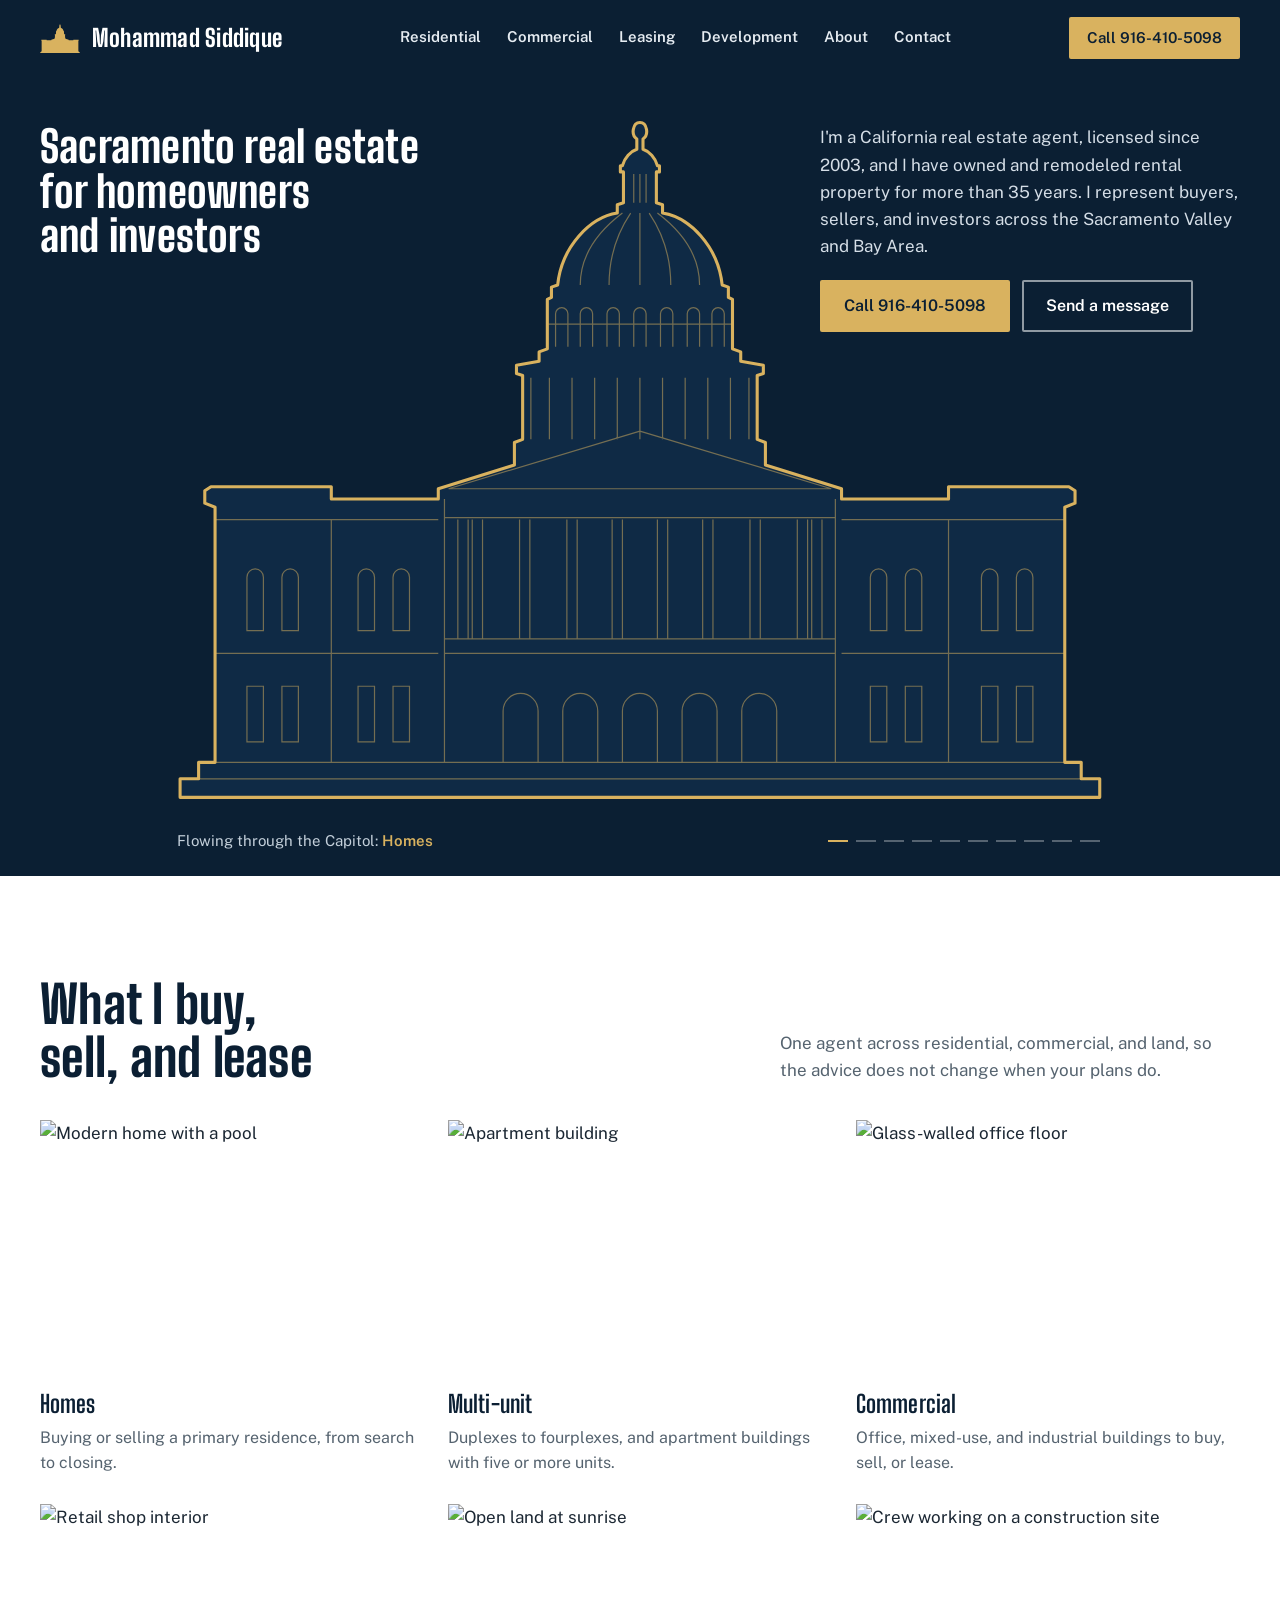
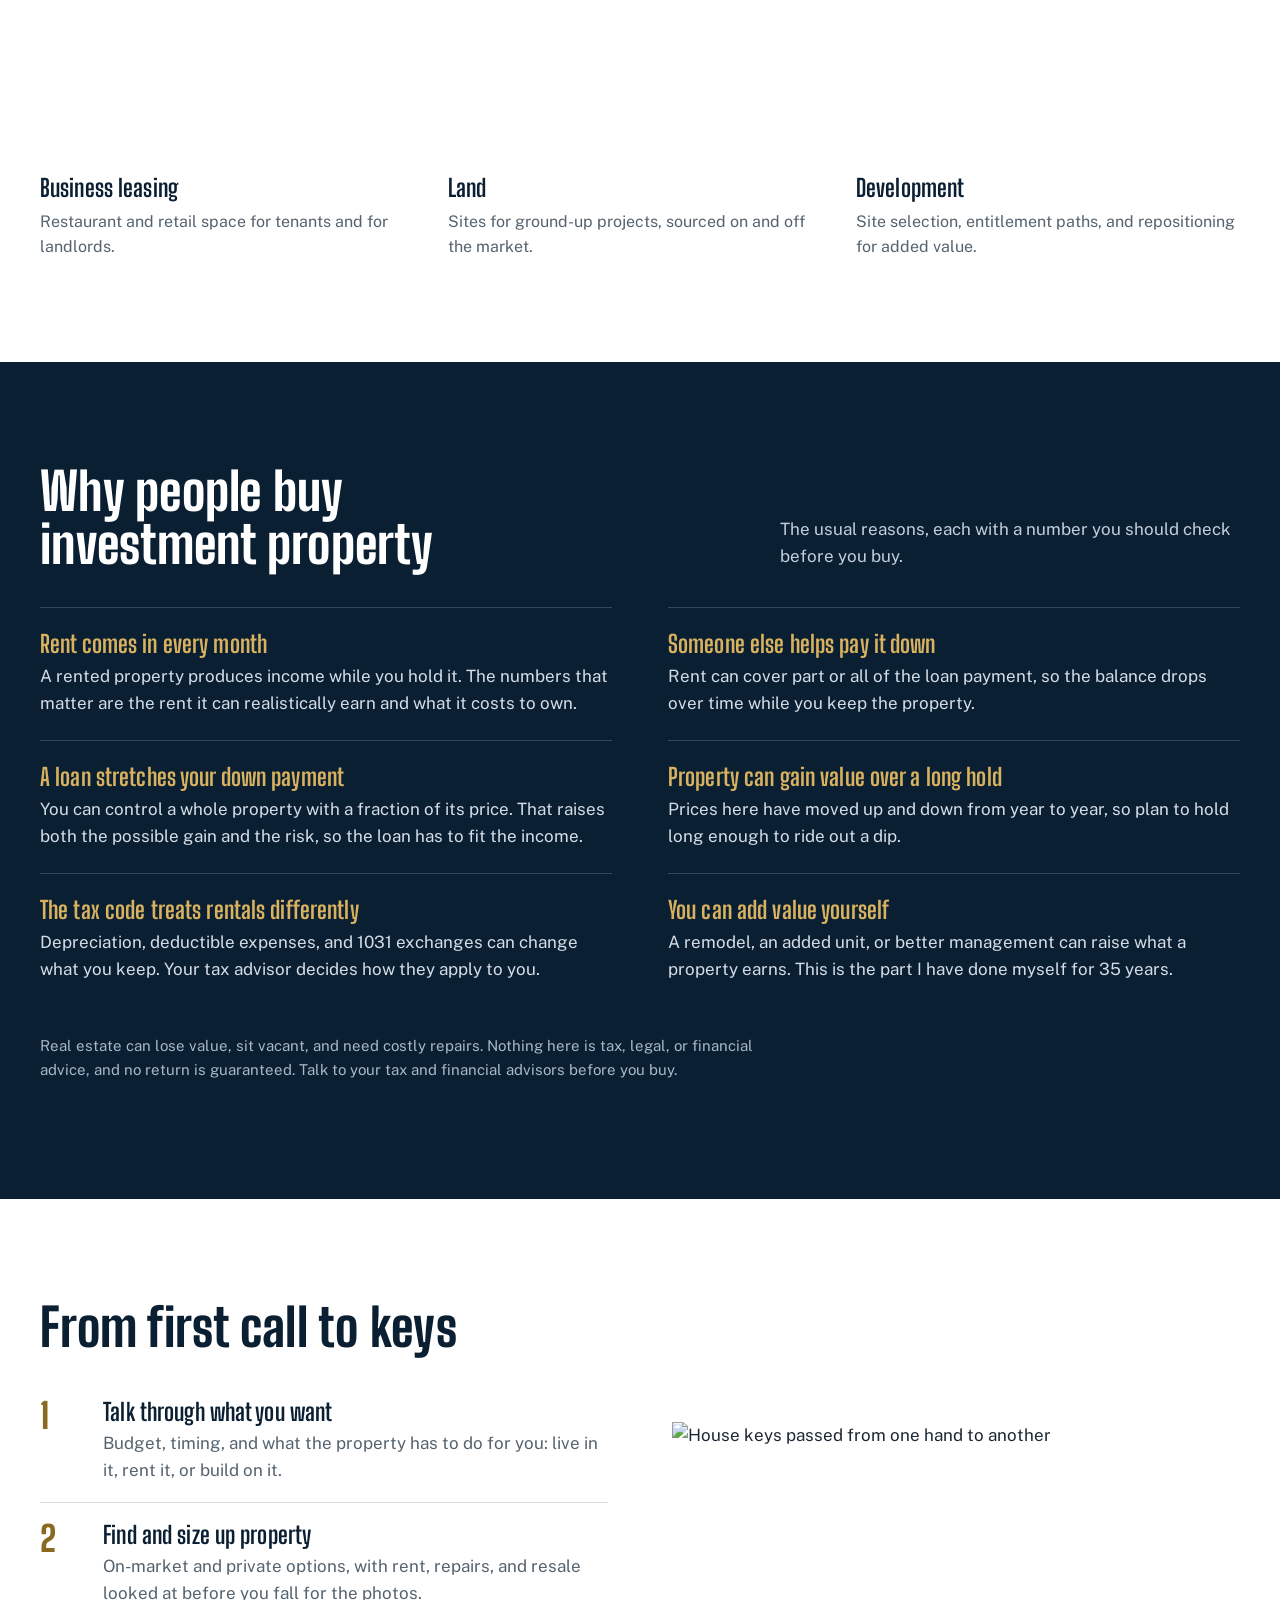
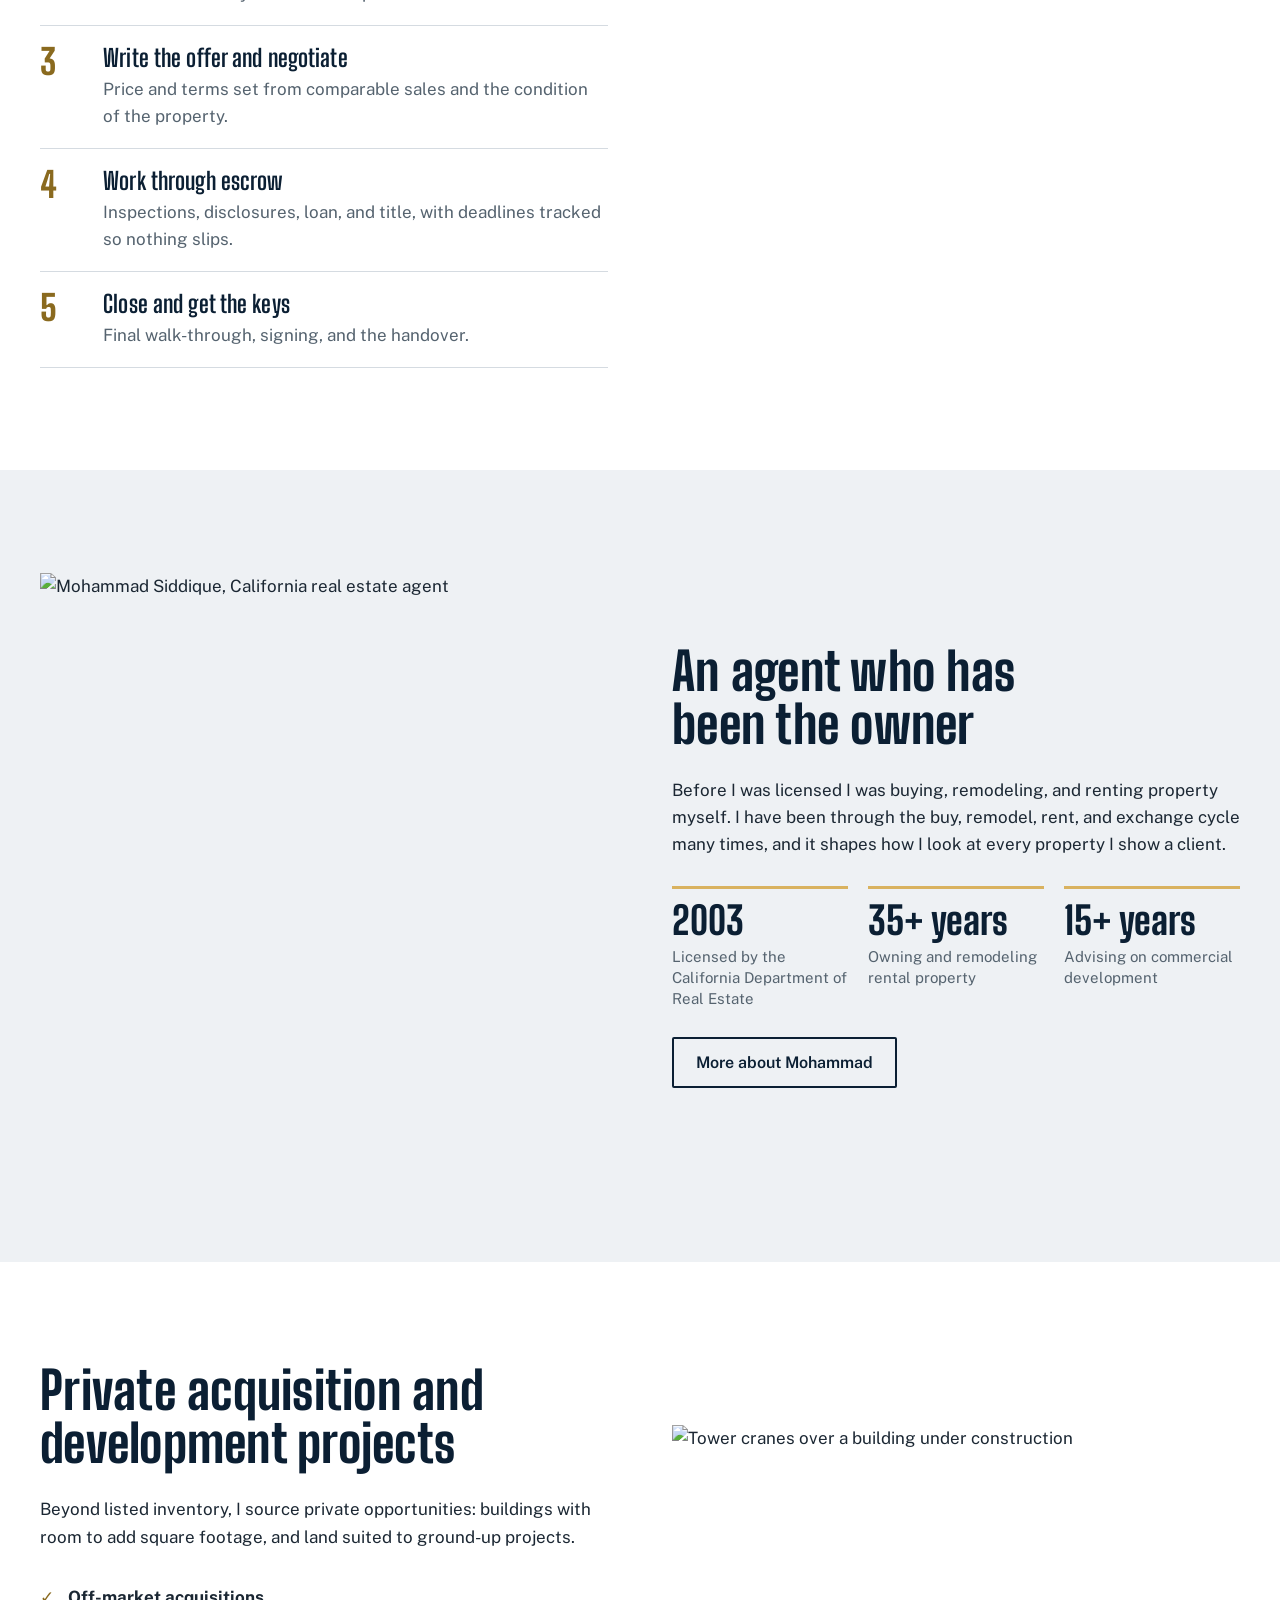
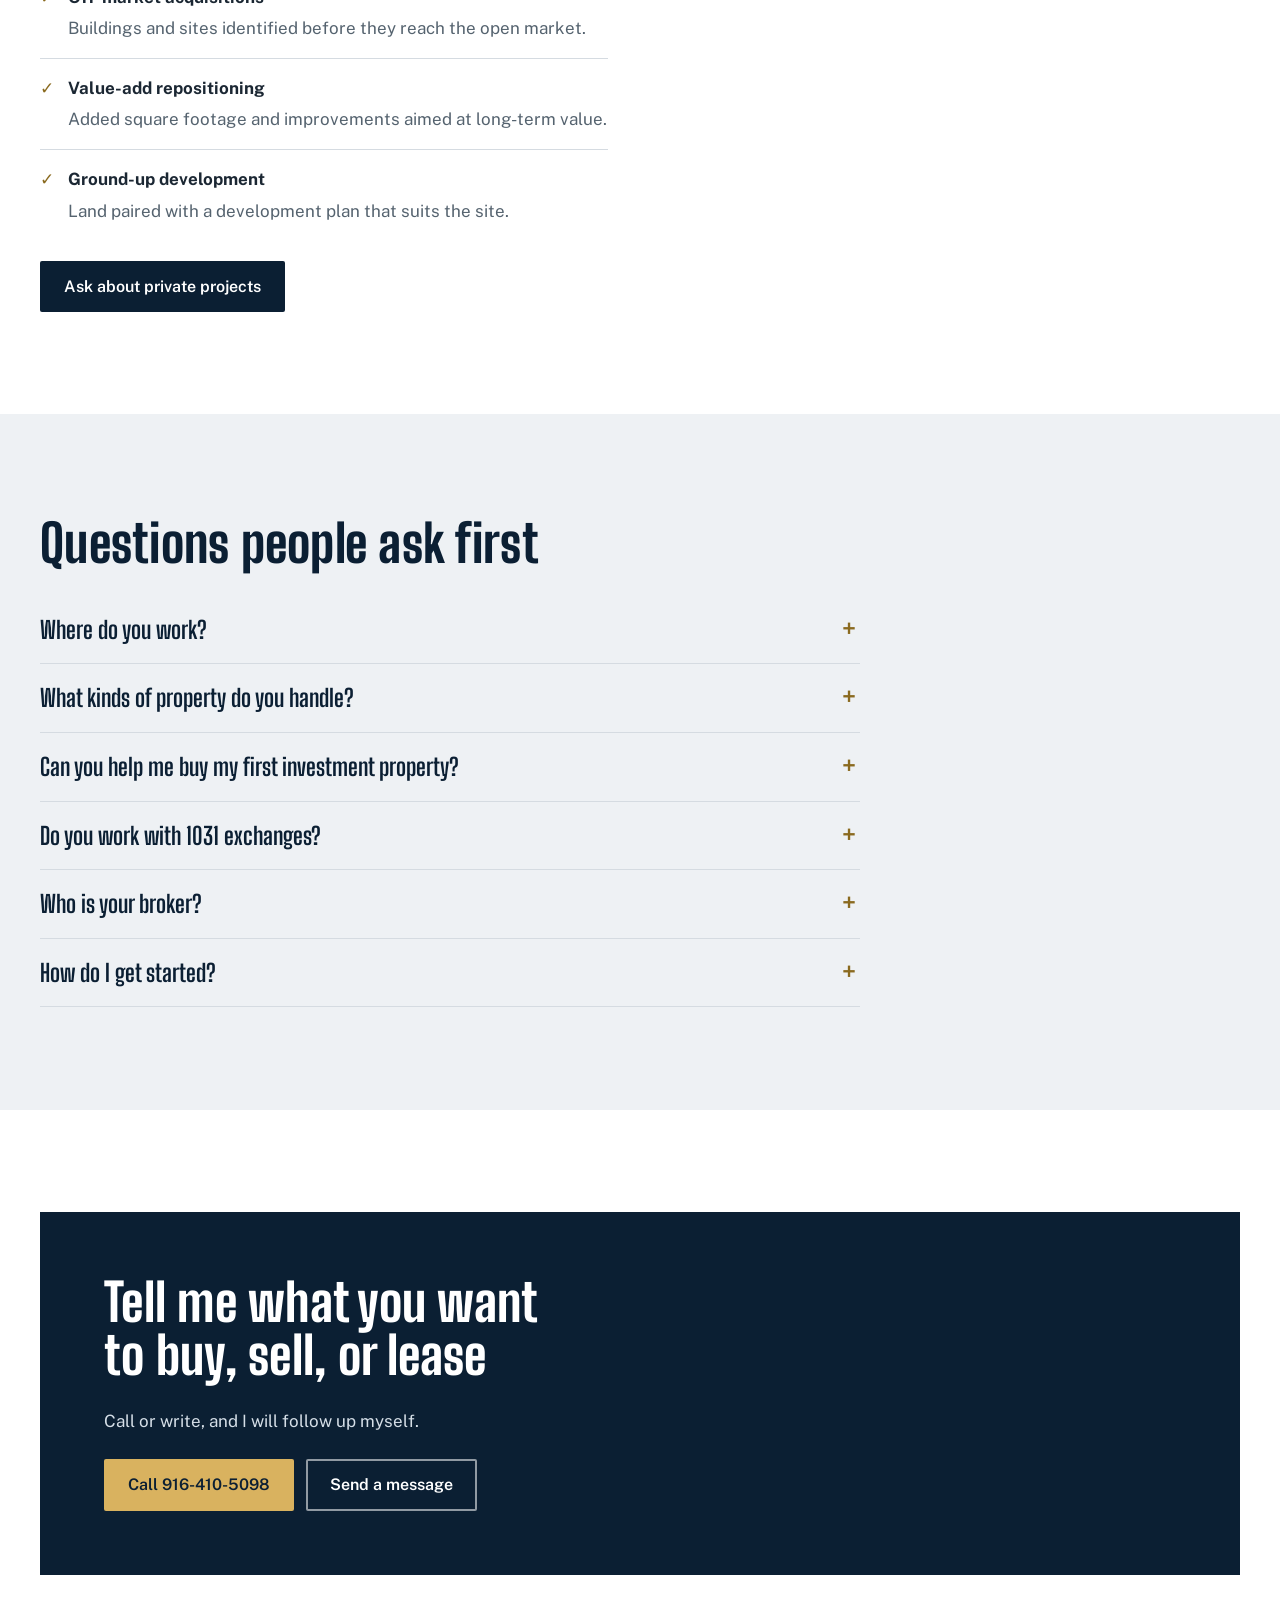
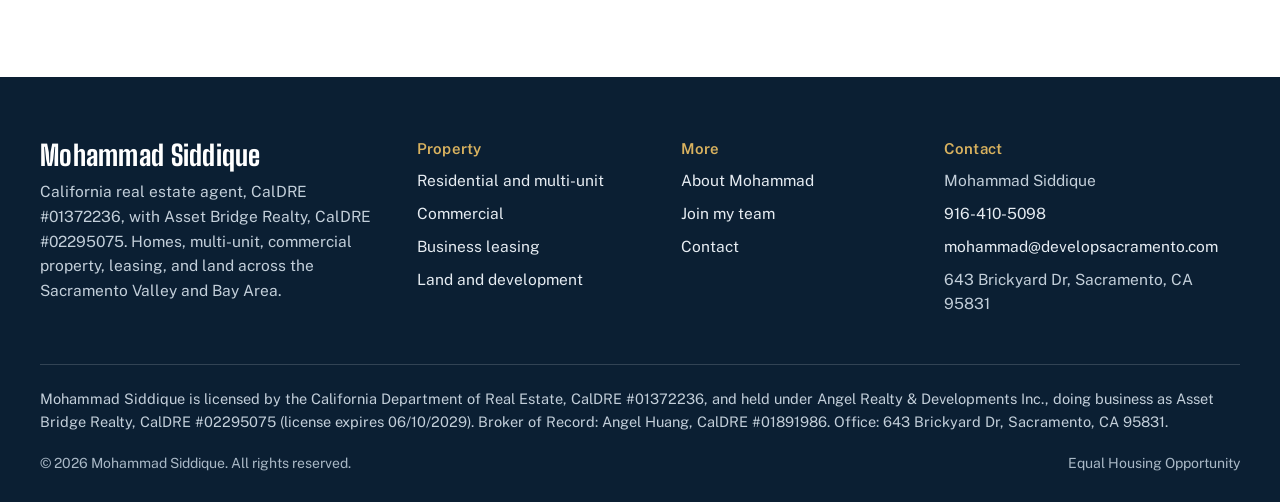
==== index.html @ 001a17d5 "On main: uncommitted on main 2026-10-22" ====
<!DOCTYPE html>
<html lang="en">
<head>
<meta charset="UTF-8">
<meta name="viewport" content="width=device-width, initial-scale=1.0">
<title>Sacramento Homes, Investment Property &amp; Land | Mohammad Siddique</title>
<meta name="description" content="Buy, sell, or invest in Sacramento real estate with agent Mohammad Siddique, CalDRE #01372236, Asset Bridge Realty. Homes, rental property, commercial buildings, leasing, and land.">
<link rel="canonical" href="https://developsacramento.com/">
<meta name="theme-color" content="#0b1f33">
<meta property="og:type" content="website">
<meta property="og:site_name" content="Mohammad Siddique">
<meta property="og:title" content="Sacramento Homes, Investment Property &amp; Land | Mohammad Siddique">
<meta property="og:description" content="Buy, sell, or invest in Sacramento real estate with agent Mohammad Siddique, CalDRE #01372236, Asset Bridge Realty. Homes, rental property, commercial buildings, leasing, and land.">
<meta property="og:url" content="https://developsacramento.com/">
<meta property="og:image" content="https://developsacramento.com/assets/share-card.jpg">
<meta property="og:image:width" content="1200">
<meta property="og:image:height" content="630">
<meta name="twitter:card" content="summary_large_image">
<link rel="icon" href="favicon.svg" type="image/svg+xml">
<link rel="preconnect" href="https://fonts.googleapis.com">
<link rel="preconnect" href="https://fonts.gstatic.com" crossorigin>
<link rel="stylesheet" href="https://fonts.googleapis.com/css2?family=Big+Shoulders+Display:wght@700;800&family=Public+Sans:wght@400;600&display=swap">
<link rel="stylesheet" href="css/style.css">
<script type="application/ld+json">[{"@context": "https://schema.org", "@type": "RealEstateAgent", "@id": "https://developsacramento.com/#agent", "name": "Mohammad Siddique", "url": "https://developsacramento.com/", "image": "https://developsacramento.com/assets/photos/mohammad-siddique.webp", "telephone": "+1-916-410-5098", "email": "mohammad@developsacramento.com", "description": "California real estate agent, CalDRE #01372236, with Asset Bridge Realty. Homes, multi-unit, commercial property, business leasing, and land in the Sacramento Valley and Bay Area.", "address": {"@type": "PostalAddress", "streetAddress": "643 Brickyard Dr", "addressLocality": "Sacramento", "addressRegion": "CA", "postalCode": "95831", "addressCountry": "US"}, "areaServed": [{"@type": "City", "name": "Sacramento"}, {"@type": "City", "name": "Elk Grove"}, {"@type": "AdministrativeArea", "name": "Sacramento Valley"}, {"@type": "AdministrativeArea", "name": "San Francisco Bay Area"}], "knowsAbout": ["Residential real estate", "Investment property", "Multi-unit residential property", "Commercial real estate", "Restaurant and retail leasing", "Land acquisition", "Commercial development", "1031 exchange planning"], "identifier": {"@type": "PropertyValue", "name": "California DRE license", "value": "01372236"}, "parentOrganization": {"@type": "RealEstateAgent", "name": "Asset Bridge Realty", "legalName": "Angel Realty & Developments Inc.", "identifier": {"@type": "PropertyValue", "name": "California DRE license", "value": "02295075"}}}, {"@context": "https://schema.org", "@type": "WebSite", "name": "Mohammad Siddique", "url": "https://developsacramento.com/"}, {"@context": "https://schema.org", "@type": "FAQPage", "mainEntity": [{"@type": "Question", "name": "Where do you work?", "acceptedAnswer": {"@type": "Answer", "text": "Across the Sacramento Valley, including Sacramento and Elk Grove, and in the Bay Area. If you are not sure whether your property is in range, call and ask."}}, {"@type": "Question", "name": "What kinds of property do you handle?", "acceptedAnswer": {"@type": "Answer", "text": "Single-family homes, duplexes to fourplexes, apartment buildings with five or more units, mixed-use and commercial buildings, restaurant and retail leases, and vacant land for development."}}, {"@type": "Question", "name": "Can you help me buy my first investment property?", "acceptedAnswer": {"@type": "Answer", "text": "Yes. I have owned and remodeled rental property for more than 35 years, so we can look at a property the way an owner would: what it rents for, what it needs, and what it costs to hold."}}, {"@type": "Question", "name": "Do you work with 1031 exchanges?", "acceptedAnswer": {"@type": "Answer", "text": "I help investors plan a sale and the replacement purchase around an exchange, and I have used exchanges on my own properties. The exchange itself runs through a qualified intermediary, and your tax advisor should confirm how the rules apply to you."}}, {"@type": "Question", "name": "Who is your broker?", "acceptedAnswer": {"@type": "Answer", "text": "My license, CalDRE #01372236, is held under Angel Realty & Developments Inc., doing business as Asset Bridge Realty, CalDRE #02295075."}}, {"@type": "Question", "name": "How do I get started?", "acceptedAnswer": {"@type": "Answer", "text": "Call 916-410-5098 or send a message from the contact page. Tell me what you want to buy, sell or lease, and I will follow up myself."}}]}]</script>
</head>
<body>

<a class="skip-link" href="#main">Skip to content</a>
<header class="site-header">
  <div class="container">
    <a href="index.html" class="brand" aria-label="Mohammad Siddique, home">
      <span class="brand-mark"><svg viewBox="0 0 900 690" aria-hidden="true"><path fill="currentColor" d="M450.0 18.0 C457.0 18.0 459.0 30.0 453.0 34.0 L453.0 44.0 C459.0 46.0 465.0 52.0 467.0 60.0 L469.0 60.0 L469.0 66.0 L466.0 66.0 L466.0 96.0 L472.0 98.0 L472.0 106.0 C498.0 110.0 526.0 138.0 530.0 176.0 L536.0 178.0 L536.0 188.0 L540.0 190.0 L540.0 238.0 L548.0 241.0 L548.0 250.0 L570.0 254.0 L570.0 262.0 L564.0 264.0 L564.0 326.0 L572.0 329.0 L572.0 338.0 L572.0 351.0 L646.0 374.0 L646.0 384.0 L750.0 384.0 L750.0 372.0 L867.0 372.0 L873.0 376.0 L873.0 388.0 L863.0 392.0 L863.0 640.0 L879.0 640.0 L879.0 656.0 L897.0 656.0 L897.0 674.0 L3.0 674.0 L3.0 656.0 L21.0 656.0 L21.0 640.0 L37.0 640.0 L37.0 392.0 L27.0 388.0 L27.0 376.0 L33.0 372.0 L150.0 372.0 L150.0 384.0 L254.0 384.0 L254.0 374.0 L328.0 351.0 L328.0 338.0 L328.0 329.0 L336.0 326.0 L336.0 264.0 L330.0 262.0 L330.0 254.0 L352.0 250.0 L352.0 241.0 L360.0 238.0 L360.0 190.0 L364.0 188.0 L364.0 178.0 L370.0 176.0 C374.0 138.0 402.0 110.0 428.0 106.0 L428.0 98.0 L434.0 96.0 L434.0 66.0 L431.0 66.0 L431.0 60.0 L433.0 60.0 C435.0 52.0 441.0 46.0 447.0 44.0 L447.0 34.0 C441.0 30.0 443.0 18.0 450.0 18.0 Z"/></svg></span>
      <span class="brand-text">
        <span class="brand-name">Mohammad Siddique</span>
      </span>
    </a>
    <nav class="main-nav" id="main-nav" aria-label="Main">
      <a href="residential.html" data-page="residential.html">Residential</a>
      <a href="commercial.html" data-page="commercial.html">Commercial</a>
      <a href="business-leases.html" data-page="business-leases.html">Leasing</a>
      <a href="commercial-construction.html" data-page="commercial-construction.html">Development</a>
      <a href="about.html" data-page="about.html">About</a>
      <a href="contact.html" data-page="contact.html">Contact</a>
    </nav>
    <div class="nav-cta">
      <a href="tel:+19164105098" class="btn btn-gold">Call 916-410-5098</a>
      <button class="nav-toggle" aria-label="Menu" aria-controls="main-nav" aria-expanded="false"><span></span><span></span><span></span></button>
    </div>
  </div>
</header>

<main id="main">

<section class="hero">
  <div class="container">
    <div class="hero-inner">
      <div class="hero-head">
        <h1>Sacramento real estate for homeowners and investors</h1>
      </div>
      <div class="capitol-stage" data-photos='[&quot;assets/photos/home-with-porch.webp&quot;, &quot;assets/photos/house-keys-handover.webp&quot;, &quot;assets/photos/commercial-towers.webp&quot;, &quot;assets/photos/handshake-new-home.webp&quot;, &quot;assets/photos/apartment-building.webp&quot;, &quot;assets/photos/land-at-sunrise.webp&quot;, &quot;assets/photos/signing-purchase-contract.webp&quot;, &quot;assets/photos/new-owners-moving-in.webp&quot;, &quot;assets/photos/construction-site.webp&quot;, &quot;assets/photos/restaurant-space.webp&quot;]' data-labels='[&quot;Homes&quot;, &quot;Keys handed over&quot;, &quot;Commercial property&quot;, &quot;A deal agreed&quot;, &quot;Multi-unit and apartments&quot;, &quot;Land&quot;, &quot;Contracts signed&quot;, &quot;Moving in&quot;, &quot;Development&quot;, &quot;Restaurant and retail leasing&quot;]'>
        <div class="capitol-art">
          <svg class="capitol" viewBox="0 0 900 690" role="img" aria-labelledby="cap-title">
            <title id="cap-title">Line drawing of the California State Capitol. Photos of homes, commercial buildings, land, and closings flow through it.</title>
            <path class="cap-fill" d="M450.0 18.0 C457.0 18.0 459.0 30.0 453.0 34.0 L453.0 44.0 C459.0 46.0 465.0 52.0 467.0 60.0 L469.0 60.0 L469.0 66.0 L466.0 66.0 L466.0 96.0 L472.0 98.0 L472.0 106.0 C498.0 110.0 526.0 138.0 530.0 176.0 L536.0 178.0 L536.0 188.0 L540.0 190.0 L540.0 238.0 L548.0 241.0 L548.0 250.0 L570.0 254.0 L570.0 262.0 L564.0 264.0 L564.0 326.0 L572.0 329.0 L572.0 338.0 L572.0 351.0 L646.0 374.0 L646.0 384.0 L750.0 384.0 L750.0 372.0 L867.0 372.0 L873.0 376.0 L873.0 388.0 L863.0 392.0 L863.0 640.0 L879.0 640.0 L879.0 656.0 L897.0 656.0 L897.0 674.0 L3.0 674.0 L3.0 656.0 L21.0 656.0 L21.0 640.0 L37.0 640.0 L37.0 392.0 L27.0 388.0 L27.0 376.0 L33.0 372.0 L150.0 372.0 L150.0 384.0 L254.0 384.0 L254.0 374.0 L328.0 351.0 L328.0 338.0 L328.0 329.0 L336.0 326.0 L336.0 264.0 L330.0 262.0 L330.0 254.0 L352.0 250.0 L352.0 241.0 L360.0 238.0 L360.0 190.0 L364.0 188.0 L364.0 178.0 L370.0 176.0 C374.0 138.0 402.0 110.0 428.0 106.0 L428.0 98.0 L434.0 96.0 L434.0 66.0 L431.0 66.0 L431.0 60.0 L433.0 60.0 C435.0 52.0 441.0 46.0 447.0 44.0 L447.0 34.0 C441.0 30.0 443.0 18.0 450.0 18.0 Z"/>
            <path class="cap-lines" d="M450.0 318.0L636.0 374.0 M450.0 318.0L264.0 374.0 M264.0 374.0L636.0 374.0 M260.0 402.0L640.0 402.0 M467.0 404.0L467.0 520.0 M433.0 404.0L433.0 520.0 M477.0 404.0L477.0 520.0 M423.0 404.0L423.0 520.0 M511.0 404.0L511.0 520.0 M389.0 404.0L389.0 520.0 M521.0 404.0L521.0 520.0 M379.0 404.0L379.0 520.0 M557.0 404.0L557.0 520.0 M343.0 404.0L343.0 520.0 M567.0 404.0L567.0 520.0 M333.0 404.0L333.0 520.0 M603.0 404.0L603.0 520.0 M297.0 404.0L297.0 520.0 M613.0 404.0L613.0 520.0 M287.0 404.0L287.0 520.0 M617.0 404.0L617.0 520.0 M283.0 404.0L283.0 520.0 M627.0 404.0L627.0 520.0 M273.0 404.0L273.0 520.0 M260.0 520.0L640.0 520.0 M260.0 534.0L640.0 534.0 M640.0 384.0L640.0 640.0 M260.0 384.0L260.0 640.0 M433.0 640V590A17 17 0 0 1 467.0 590V640 M491.0 640V590A17 17 0 0 1 525.0 590V640 M375.0 640V590A17 17 0 0 1 409.0 590V640 M549.0 640V590A17 17 0 0 1 583.0 590V640 M317.0 640V590A17 17 0 0 1 351.0 590V640 M646.0 404.0L863.0 404.0 M254.0 404.0L37.0 404.0 M646.0 534.0L863.0 534.0 M254.0 534.0L37.0 534.0 M750.0 404.0L750.0 640.0 M150.0 404.0L150.0 640.0 M674.0 512V460A8 8 0 0 1 690.0 460V512Z M674.0 620V566H690.0V620Z M210.0 512V460A8 8 0 0 1 226.0 460V512Z M210.0 620V566H226.0V620Z M708.0 512V460A8 8 0 0 1 724.0 460V512Z M708.0 620V566H724.0V620Z M176.0 512V460A8 8 0 0 1 192.0 460V512Z M176.0 620V566H192.0V620Z M782.0 512V460A8 8 0 0 1 798.0 460V512Z M782.0 620V566H798.0V620Z M102.0 512V460A8 8 0 0 1 118.0 460V512Z M102.0 620V566H118.0V620Z M816.0 512V460A8 8 0 0 1 832.0 460V512Z M816.0 620V566H832.0V620Z M68.0 512V460A8 8 0 0 1 84.0 460V512Z M68.0 620V566H84.0V620Z M450.0 266.0L450.0 326.0 M472.0 266.0L472.0 326.0 M428.0 266.0L428.0 326.0 M494.0 266.0L494.0 326.0 M406.0 266.0L406.0 326.0 M516.0 266.0L516.0 326.0 M384.0 266.0L384.0 326.0 M538.0 266.0L538.0 326.0 M362.0 266.0L362.0 326.0 M556.0 266.0L556.0 326.0 M344.0 266.0L344.0 326.0 M360.0 214.0L540.0 214.0 M444.0 236V204A6 6 0 0 1 456.0 204V236 M470.0 236V204A6 6 0 0 1 482.0 204V236 M418.0 236V204A6 6 0 0 1 430.0 204V236 M496.0 236V204A6 6 0 0 1 508.0 204V236 M392.0 236V204A6 6 0 0 1 404.0 204V236 M520.0 236V204A6 6 0 0 1 532.0 204V236 M368.0 236V204A6 6 0 0 1 380.0 204V236 M450 106V176 M459.0 106C472.5 126 480.0 150 480.0 176 M441.0 106C427.5 126 420.0 150 420.0 176 M467.0 106C493.5 126 508.0 150 508.0 176 M433.0 106C406.5 126 392.0 150 392.0 176 M456.0 68.0L456.0 96.0 M444.0 68.0L444.0 96.0 M450.0 68.0L450.0 96.0 M21.0 656.0L879.0 656.0 M37.0 640.0L863.0 640.0"/>
          </svg>
          <img class="cap-fallback" src="assets/photos/home-with-porch.webp" alt="" width="1400" height="933">
          <canvas class="cap-fluid" aria-hidden="true"></canvas>
          <svg class="capitol cap-top" viewBox="0 0 900 690" aria-hidden="true"><path class="cap-outline" pathLength="1" d="M450.0 18.0 C457.0 18.0 459.0 30.0 453.0 34.0 L453.0 44.0 C459.0 46.0 465.0 52.0 467.0 60.0 L469.0 60.0 L469.0 66.0 L466.0 66.0 L466.0 96.0 L472.0 98.0 L472.0 106.0 C498.0 110.0 526.0 138.0 530.0 176.0 L536.0 178.0 L536.0 188.0 L540.0 190.0 L540.0 238.0 L548.0 241.0 L548.0 250.0 L570.0 254.0 L570.0 262.0 L564.0 264.0 L564.0 326.0 L572.0 329.0 L572.0 338.0 L572.0 351.0 L646.0 374.0 L646.0 384.0 L750.0 384.0 L750.0 372.0 L867.0 372.0 L873.0 376.0 L873.0 388.0 L863.0 392.0 L863.0 640.0 L879.0 640.0 L879.0 656.0 L897.0 656.0 L897.0 674.0 L3.0 674.0 L3.0 656.0 L21.0 656.0 L21.0 640.0 L37.0 640.0 L37.0 392.0 L27.0 388.0 L27.0 376.0 L33.0 372.0 L150.0 372.0 L150.0 384.0 L254.0 384.0 L254.0 374.0 L328.0 351.0 L328.0 338.0 L328.0 329.0 L336.0 326.0 L336.0 264.0 L330.0 262.0 L330.0 254.0 L352.0 250.0 L352.0 241.0 L360.0 238.0 L360.0 190.0 L364.0 188.0 L364.0 178.0 L370.0 176.0 C374.0 138.0 402.0 110.0 428.0 106.0 L428.0 98.0 L434.0 96.0 L434.0 66.0 L431.0 66.0 L431.0 60.0 L433.0 60.0 C435.0 52.0 441.0 46.0 447.0 44.0 L447.0 34.0 C441.0 30.0 443.0 18.0 450.0 18.0 Z"/></svg>
        </div>
        <div class="hero-caption">
          <span>Flowing through the Capitol: <strong id="cap-label" aria-live="polite">Homes</strong></span>
          <span class="hero-dots" id="cap-dots"><button type="button" aria-label="Show: Homes" aria-current="true"></button><button type="button" aria-label="Show: Keys handed over"></button><button type="button" aria-label="Show: Commercial property"></button><button type="button" aria-label="Show: A deal agreed"></button><button type="button" aria-label="Show: Multi-unit and apartments"></button><button type="button" aria-label="Show: Land"></button><button type="button" aria-label="Show: Contracts signed"></button><button type="button" aria-label="Show: Moving in"></button><button type="button" aria-label="Show: Development"></button><button type="button" aria-label="Show: Restaurant and retail leasing"></button></span>
        </div>
      </div>
      <div class="hero-side">
        <p class="lede">I'm a California real estate agent, licensed since 2003, and I have owned and remodeled rental property for more than 35 years. I represent buyers, sellers, and investors across the Sacramento Valley and Bay Area.</p>
        <div class="btn-row">
          <a href="tel:+19164105098" class="btn btn-gold">Call 916-410-5098</a>
          <a href="contact.html" class="btn btn-outline-white">Send a message</a>
        </div>
      </div>
    </div>
  </div>
</section>

<section class="section" id="property">
  <div class="container">
    <div class="section-head">
      <h2>What I buy, sell, and lease</h2>
      <p>One agent across residential, commercial, and land, so the advice does not change when your plans do.</p>
    </div>
    <ul class="type-grid">
      <li class="type-tile"><a href="residential.html">
        <img src="assets/photos/modern-home-pool.webp" alt="Modern home with a pool" width="900" height="597" loading="lazy" decoding="async">
        <h3>Homes</h3>
        <p>Buying or selling a primary residence, from search to closing.</p>
      </a></li>
      <li class="type-tile"><a href="residential.html">
        <img src="assets/photos/apartment-building.webp" alt="Apartment building" width="900" height="1200" loading="lazy" decoding="async">
        <h3>Multi-unit</h3>
        <p>Duplexes to fourplexes, and apartment buildings with five or more units.</p>
      </a></li>
      <li class="type-tile"><a href="commercial.html">
        <img src="assets/photos/office-interior.webp" alt="Glass-walled office floor" width="900" height="601" loading="lazy" decoding="async">
        <h3>Commercial</h3>
        <p>Office, mixed-use, and industrial buildings to buy, sell, or lease.</p>
      </a></li>
      <li class="type-tile"><a href="business-leases.html">
        <img src="assets/photos/retail-storefront.webp" alt="Retail shop interior" width="900" height="600" loading="lazy" decoding="async">
        <h3>Business leasing</h3>
        <p>Restaurant and retail space for tenants and for landlords.</p>
      </a></li>
      <li class="type-tile"><a href="commercial-construction.html">
        <img src="assets/photos/land-at-sunrise.webp" alt="Open land at sunrise" width="900" height="506" loading="lazy" decoding="async">
        <h3>Land</h3>
        <p>Sites for ground-up projects, sourced on and off the market.</p>
      </a></li>
      <li class="type-tile"><a href="commercial-construction.html">
        <img src="assets/photos/site-crew.webp" alt="Crew working on a construction site" width="900" height="595" loading="lazy" decoding="async">
        <h3>Development</h3>
        <p>Site selection, entitlement paths, and repositioning for added value.</p>
      </a></li>
    </ul>
  </div>
</section>

<section class="section section-dark" id="investment-property">
  <div class="container">
    <div class="section-head">
      <h2>Why people buy investment property</h2>
      <p>The usual reasons, each with a number you should check before you buy.</p>
    </div>
    <ul class="reasons">
        <li><h3>Rent comes in every month</h3><p>A rented property produces income while you hold it. The numbers that matter are the rent it can realistically earn and what it costs to own.</p></li>
        <li><h3>Someone else helps pay it down</h3><p>Rent can cover part or all of the loan payment, so the balance drops over time while you keep the property.</p></li>
        <li><h3>A loan stretches your down payment</h3><p>You can control a whole property with a fraction of its price. That raises both the possible gain and the risk, so the loan has to fit the income.</p></li>
        <li><h3>Property can gain value over a long hold</h3><p>Prices here have moved up and down from year to year, so plan to hold long enough to ride out a dip.</p></li>
        <li><h3>The tax code treats rentals differently</h3><p>Depreciation, deductible expenses, and 1031 exchanges can change what you keep. Your tax advisor decides how they apply to you.</p></li>
        <li><h3>You can add value yourself</h3><p>A remodel, an added unit, or better management can raise what a property earns. This is the part I have done myself for 35 years.</p></li>
    </ul>
    <p class="fineprint">Real estate can lose value, sit vacant, and need costly repairs. Nothing here is tax, legal, or financial advice, and no return is guaranteed. Talk to your tax and financial advisors before you buy.</p>
  </div>
</section>

<section class="section" id="buying">
  <div class="container split">
    <div>
      <h2>From first call to keys</h2>
      <ol class="steps">
          <li><h3>Talk through what you want</h3><p>Budget, timing, and what the property has to do for you: live in it, rent it, or build on it.</p></li>
          <li><h3>Find and size up property</h3><p>On-market and private options, with rent, repairs, and resale looked at before you fall for the photos.</p></li>
          <li><h3>Write the offer and negotiate</h3><p>Price and terms set from comparable sales and the condition of the property.</p></li>
          <li><h3>Work through escrow</h3><p>Inspections, disclosures, loan, and title, with deadlines tracked so nothing slips.</p></li>
          <li><h3>Close and get the keys</h3><p>Final walk-through, signing, and the handover.</p></li>
      </ol>
    </div>
    <img src="assets/photos/keys-in-hand.webp" alt="House keys passed from one hand to another" width="1100" height="733" loading="lazy" decoding="async">
  </div>
</section>

<section class="section section-alt" id="about">
  <div class="container split">
    <img src="assets/photos/mohammad-siddique.webp" alt="Mohammad Siddique, California real estate agent" width="640" height="959" loading="lazy" decoding="async" class="portrait">
    <div>
      <h2>An agent who has been the owner</h2>
      <p>Before I was licensed I was buying, remodeling, and renting property myself. I have been through the buy, remodel, rent, and exchange cycle many times, and it shapes how I look at every property I show a client.</p>
      <dl class="facts">
        <div><dt>2003</dt><dd>Licensed by the California Department of Real Estate</dd></div>
        <div><dt>35+ years</dt><dd>Owning and remodeling rental property</dd></div>
        <div><dt>15+ years</dt><dd>Advising on commercial development</dd></div>
      </dl>
      <a href="about.html" class="btn btn-ghost">More about Mohammad</a>
    </div>
  </div>
</section>

<section class="section" id="private-projects">
  <div class="container split">
    <div>
      <h2>Private acquisition and development projects</h2>
      <p>Beyond listed inventory, I source private opportunities: buildings with room to add square footage, and land suited to ground-up projects.</p>
      <ul class="pillar-list">
        <li><span class="pillar-check">&#10003;</span><div><strong>Off-market acquisitions</strong><p style="margin:4px 0 0;">Buildings and sites identified before they reach the open market.</p></div></li>
        <li><span class="pillar-check">&#10003;</span><div><strong>Value-add repositioning</strong><p style="margin:4px 0 0;">Added square footage and improvements aimed at long-term value.</p></div></li>
        <li><span class="pillar-check">&#10003;</span><div><strong>Ground-up development</strong><p style="margin:4px 0 0;">Land paired with a development plan that suits the site.</p></div></li>
      </ul>
      <a href="contact.html" class="btn btn-primary" style="margin-top:20px;">Ask about private projects</a>
    </div>
    <img src="assets/photos/tower-cranes.webp" alt="Tower cranes over a building under construction" width="1200" height="802" loading="lazy" decoding="async">
  </div>
</section>

<section class="section section-alt" id="questions">
  <div class="container">
    <h2>Questions people ask first</h2>
    <div class="faq">
      <details><summary>Where do you work?</summary><p>Across the Sacramento Valley, including Sacramento and Elk Grove, and in the Bay Area. If you are not sure whether your property is in range, call and ask.</p></details>
      <details><summary>What kinds of property do you handle?</summary><p>Single-family homes, duplexes to fourplexes, apartment buildings with five or more units, mixed-use and commercial buildings, restaurant and retail leases, and vacant land for development.</p></details>
      <details><summary>Can you help me buy my first investment property?</summary><p>Yes. I have owned and remodeled rental property for more than 35 years, so we can look at a property the way an owner would: what it rents for, what it needs, and what it costs to hold.</p></details>
      <details><summary>Do you work with 1031 exchanges?</summary><p>I help investors plan a sale and the replacement purchase around an exchange, and I have used exchanges on my own properties. The exchange itself runs through a qualified intermediary, and your tax advisor should confirm how the rules apply to you.</p></details>
      <details><summary>Who is your broker?</summary><p>My license, CalDRE #01372236, is held under Angel Realty &amp; Developments Inc., doing business as Asset Bridge Realty, CalDRE #02295075.</p></details>
      <details><summary>How do I get started?</summary><p>Call 916-410-5098 or send a message from the contact page. Tell me what you want to buy, sell or lease, and I will follow up myself.</p></details>
    </div>
  </div>
</section>

<section class="section">
  <div class="container">
    <div class="cta-banner">
      <h2>Tell me what you want to buy, sell, or lease</h2>
      <p>Call or write, and I will follow up myself.</p>
      <div class="btn-row">
        <a href="tel:+19164105098" class="btn btn-gold">Call 916-410-5098</a>
        <a href="contact.html" class="btn btn-outline-white">Send a message</a>
      </div>
    </div>
  </div>
</section>

</main>

<footer class="site-footer">
  <div class="container">
    <div class="footer-grid">
      <div class="footer-brand">
        <div class="brand-name">Mohammad Siddique</div>
        <p>California real estate agent, CalDRE #01372236, with Asset Bridge Realty, CalDRE #02295075. Homes, multi-unit, commercial property, leasing, and land across the Sacramento Valley and Bay Area.</p>
      </div>
      <div>
        <h4>Property</h4>
        <ul>
          <li><a href="residential.html">Residential and multi-unit</a></li>
          <li><a href="commercial.html">Commercial</a></li>
          <li><a href="business-leases.html">Business leasing</a></li>
          <li><a href="commercial-construction.html">Land and development</a></li>
        </ul>
      </div>
      <div>
        <h4>More</h4>
        <ul>
          <li><a href="about.html">About Mohammad</a></li>
          <li><a href="join.html">Join my team</a></li>
          <li><a href="contact.html">Contact</a></li>
        </ul>
      </div>
      <div>
        <h4>Contact</h4>
        <ul>
          <li>Mohammad Siddique</li>
          <li><a href="tel:+19164105098">916-410-5098</a></li>
          <li><a href="mailto:mohammad@developsacramento.com">mohammad@developsacramento.com</a></li>
          <li>643 Brickyard Dr, Sacramento, CA 95831</li>
        </ul>
      </div>
    </div>
    <div class="footer-legal">
      <p>Mohammad Siddique is licensed by the California Department of Real Estate, CalDRE #01372236, and held under Angel Realty &amp; Developments Inc., doing business as Asset Bridge Realty, CalDRE #02295075 (license expires 06/10/2029). Broker of Record: Angel Huang, CalDRE #01891986. Office: 643 Brickyard Dr, Sacramento, CA 95831.</p>
    </div>
    <div class="footer-bottom">
      <span>&copy; 2026 Mohammad Siddique. All rights reserved.</span>
      <span>Equal Housing Opportunity</span>
    </div>
  </div>
</footer>

<script src="js/main.js" defer></script>
<script src="js/capitol-fluid.js" defer></script>
</body>
</html>
---- css/style.css ----
/* developsacramento.com
   Palette: river navy, dome gold, granite. Type: Big Shoulders Display + Public Sans. */

:root {
  --ink: #0b1f33;
  --navy: #12314f;
  --gold: #d9b25f;
  --gold-deep: #8a6a1f;
  --sky: #1f5fa8;
  --stone: #eef1f4;
  --paper: #ffffff;
  --text: #1b2733;
  --muted: #55636f;
  --rule: #d5dbe1;
  --display: "Big Shoulders Display", "Arial Narrow", "Helvetica Neue", Arial, sans-serif;
  --body: "Public Sans", system-ui, -apple-system, "Segoe UI", Roboto, sans-serif;
  --wrap: 1200px;
  --gutter: clamp(20px, 4vw, 40px);
}

*, *::before, *::after { box-sizing: border-box; }
html { -webkit-text-size-adjust: 100%; scroll-behavior: smooth; }
body {
  margin: 0;
  font-family: var(--body);
  font-size: 1.0625rem;
  line-height: 1.6;
  color: var(--text);
  background: var(--paper);
}
img { max-width: 100%; height: auto; display: block; }
a { color: var(--sky); text-underline-offset: 3px; }
a:hover { color: var(--ink); }
:focus-visible { outline: 3px solid var(--gold); outline-offset: 3px; }

.container { width: 100%; max-width: calc(var(--wrap) + 2 * var(--gutter)); margin: 0 auto; padding: 0 var(--gutter); }

h1, h2, h3, h4 { font-family: var(--display); font-weight: 800; line-height: 1.02; margin: 0 0 0.5em; color: var(--ink); letter-spacing: 0.005em; text-wrap: balance; }
h1 { font-size: clamp(2.6rem, 6vw, 4.75rem); }
h2 { font-size: clamp(2rem, 4.2vw, 3.25rem); }
h3 { font-size: 1.5rem; font-weight: 700; line-height: 1.15; }
h4 { font-size: 1.125rem; font-weight: 700; }
p { margin: 0 0 1em; max-width: 68ch; }

.skip-link { position: absolute; left: -999px; top: 0; background: var(--gold); color: var(--ink); padding: 10px 16px; z-index: 100; font-weight: 600; }
.skip-link:focus { left: 12px; top: 12px; }

/* ---------- Buttons ---------- */
.btn {
  display: inline-flex; align-items: center; justify-content: center; gap: 8px;
  font-family: var(--body); font-weight: 600; font-size: 1rem; line-height: 1.2;
  padding: 14px 22px; border: 2px solid transparent; border-radius: 2px;
  text-decoration: none; cursor: pointer; transition: background-color .15s, color .15s, border-color .15s;
}
.btn-primary { background: var(--ink); color: #fff; }
.btn-primary:hover { background: var(--sky); color: #fff; }
.btn-ghost { border-color: var(--ink); color: var(--ink); background: transparent; }
.btn-ghost:hover { background: var(--ink); color: #fff; }
.btn-white, .btn-gold { background: var(--gold); color: var(--ink); }
.btn-white:hover, .btn-gold:hover { background: #fff; color: var(--ink); }
.btn-outline-white { border-color: rgba(255,255,255,.55); color: #fff; background: transparent; }
.btn-outline-white:hover { border-color: #fff; background: #fff; color: var(--ink); }
.btn-row { display: flex; flex-wrap: wrap; gap: 12px; }
.btn-block { width: 100%; }

/* ---------- Header ---------- */
.site-header { background: var(--ink); color: #fff; position: relative; z-index: 20; }
.site-header .container { display: flex; align-items: center; justify-content: space-between; gap: 24px; min-height: 76px; }
.brand { display: flex; align-items: center; gap: 12px; text-decoration: none; color: #fff; }
.brand:hover { color: #fff; }
.brand-mark { width: 40px; height: 40px; flex: none; color: var(--gold); display: grid; place-items: center; font-size: 0; }
.brand-mark svg { width: 40px; height: 31px; }
.brand-text span { display: block; }
.brand-name { font-family: var(--display); font-weight: 800; font-size: 1.5rem; line-height: 1; letter-spacing: .01em; }
.brand-sub { font-size: .8125rem; color: #c3cfda; margin-top: 4px; line-height: 1.2; white-space: nowrap; }
.main-nav { display: flex; align-items: center; gap: 26px; }
.main-nav a { color: #e6ecf2; text-decoration: none; font-size: .9375rem; font-weight: 600; padding: 6px 0; border-bottom: 2px solid transparent; }
.main-nav a:hover, .main-nav a.active { color: #fff; border-bottom-color: var(--gold); }
.nav-cta { display: flex; align-items: center; gap: 12px; }
.nav-cta .btn { padding: 10px 16px; font-size: .9375rem; white-space: nowrap; }
.nav-toggle { display: none; width: 44px; height: 44px; background: transparent; border: 1px solid rgba(255,255,255,.35); border-radius: 2px; cursor: pointer; padding: 0; }
.nav-toggle span { display: block; width: 20px; height: 2px; background: #fff; margin: 4px auto; }

/* ---------- Home hero: the Capitol ---------- */
.hero { background: var(--ink); color: #fff; overflow: hidden; }
.hero .container { position: relative; padding-top: clamp(24px, 4vw, 48px); }
.capitol-stage { position: relative; }
.capitol-art { position: relative; aspect-ratio: 900 / 690; }
.capitol { display: block; width: 100%; height: 100%; position: absolute; inset: 0; }
.capitol .cap-fill { fill: #0f2a45; }
.capitol .cap-lines { fill: none; stroke: var(--gold); stroke-width: 1.2; opacity: .5; vector-effect: non-scaling-stroke; }
.capitol .cap-outline { fill: none; stroke: var(--gold); stroke-width: 3; stroke-linejoin: round; stroke-dasharray: 1; stroke-dashoffset: 1; animation: capitol-draw 2.2s .15s cubic-bezier(.6,.1,.2,1) forwards; }
@keyframes capitol-draw { to { stroke-dashoffset: 0; } }
.cap-fluid, .cap-fallback {
  position: absolute; inset: 0; width: 100%; height: 100%;
  -webkit-mask: url(../assets/capitol-mask.svg) center / 100% 100% no-repeat;
          mask: url(../assets/capitol-mask.svg) center / 100% 100% no-repeat;
}
.cap-fluid { opacity: 0; transition: opacity 1.2s ease 1s; }
.fluid-on .cap-fluid { opacity: 1; }
.cap-fallback { display: none; object-fit: cover; }
.no-fluid .cap-fluid { display: none; }
.no-fluid .cap-fallback { display: block; }
.no-fluid .hero-dots { display: none; }

.hero-inner { position: relative; }
.hero-head, .hero-side { position: relative; z-index: 2; }
.hero h1 { color: #fff; font-size: clamp(2.5rem, 9vw, 4rem); margin: 0; }
.hero p.lede { color: #d5dee7; font-size: 1.0625rem; margin: 0 0 20px; }
.hero-caption { display: flex; align-items: center; justify-content: space-between; gap: 16px; padding: 14px 0 22px; color: #c3cfda; font-size: .9375rem; }
.hero-caption strong { color: var(--gold); font-weight: 600; }
.hero-dots { display: flex; gap: 2px; }
.hero-dots button { width: 26px; height: 26px; padding: 0; border: 0; background: transparent; cursor: pointer; position: relative; }
.hero-dots button::after { content: ""; position: absolute; left: 3px; right: 3px; top: 12px; height: 2px; background: rgba(255,255,255,.3); }
.hero-dots button[aria-current="true"]::after { background: var(--gold); }
.hero-dots button:hover::after { background: #fff; }

@media (min-width: 1200px) {
  .hero .container { padding-top: 28px; }
  .capitol-stage { width: min(100%, max(740px, calc((100vh - 190px) * 1.304))); margin: 0 auto; }
  .hero-head, .hero-side { position: absolute; top: clamp(4px, 1.6vw, 28px); width: 35%; }
  .hero-head { left: 0; }
  .hero-side { right: 0; }
  .hero h1 { font-size: clamp(2.3rem, 3.4vw, 3.7rem); }
}
@media (max-width: 1199px) {
  .hero-head { margin-bottom: 20px; }
  .hero-side { margin: 22px 0 6px; }
  .capitol-stage { max-width: 680px; margin: 0 auto; }
  .capitol .cap-outline { stroke-width: 5; }
  .capitol .cap-lines { opacity: .35; }
}

/* ---------- Inner page hero ---------- */
.page-hero { background: var(--ink); color: #fff; padding: clamp(40px, 7vw, 84px) 0 clamp(36px, 6vw, 68px); position: relative; }
.page-hero::after { content: ""; position: absolute; left: 0; right: 0; bottom: 0; height: 4px; background: var(--gold); }
.page-hero h1 { color: #fff; max-width: 18ch; }
.page-hero p { color: #d5dee7; font-size: 1.125rem; margin: 0; max-width: 62ch; }
.breadcrumb { font-size: .875rem; color: #a9b8c6; margin-bottom: 18px; }
.breadcrumb a { color: #d5dee7; }
.breadcrumb a:hover { color: #fff; }

/* ---------- Sections ---------- */
.section { padding: clamp(56px, 8vw, 104px) 0; }
.section-alt { background: var(--stone); }
.section-dark { background: var(--ink); color: #dfe6ed; }
.section-dark h2, .section-dark h3 { color: #fff; }
.section-dark a { color: var(--gold); }
.section-center { margin-bottom: 36px; max-width: 760px; }
.section-intro { color: var(--muted); font-size: 1.125rem; margin: 0 !important; }
.eyebrow, .hero-eyebrow { display: block; font-weight: 600; font-size: .9375rem; color: var(--gold-deep); margin-bottom: 10px; }
.section-dark .eyebrow, .hero-eyebrow { color: var(--gold); }
.section-head { display: flex; align-items: flex-end; justify-content: space-between; gap: 24px; flex-wrap: wrap; margin-bottom: 36px; }
.section-head h2 { margin: 0; max-width: 16ch; }
.section-head p { margin: 0; max-width: 46ch; color: var(--muted); }
.section-dark .section-head p { color: #c3cfda; }

.grid { display: grid; gap: 28px; }
.grid-2 { grid-template-columns: repeat(2, minmax(0, 1fr)); }
.grid-3 { grid-template-columns: repeat(3, minmax(0, 1fr)); }
.grid-4 { grid-template-columns: repeat(4, minmax(0, 1fr)); }

.card { border-top: 3px solid var(--ink); padding: 18px 0 0; background: transparent; }
.card-icon { display: none; }
.card h3 { margin-bottom: 8px; }
.card p { color: var(--muted); margin: 0; }
.section-dark .card { border-top-color: var(--gold); }
.section-dark .card p { color: #c3cfda; }

.pillar-list { list-style: none; margin: 0; padding: 0; }
.pillar-list li { display: flex; gap: 14px; padding: 16px 0; border-bottom: 1px solid var(--rule); }
.pillar-list li:last-child { border-bottom: 0; }
.pillar-list p { color: var(--muted); }
.pillar-check { color: var(--gold-deep); font-weight: 700; flex: none; }

.type-strip { display: flex; flex-wrap: wrap; gap: 10px; }
.type-chip { border: 1px solid var(--ink); padding: 8px 14px; font-weight: 600; font-size: .9375rem; }

.split { display: grid; grid-template-columns: minmax(0, 1fr) minmax(0, 1fr); gap: clamp(28px, 5vw, 72px); align-items: center; }
.split img { width: 100%; aspect-ratio: 4 / 3; object-fit: cover; }
.split img.portrait { aspect-ratio: 3 / 4; object-position: top; max-width: 440px; background: var(--stone); }

.quote-block { border-left: 4px solid var(--gold); padding: 6px 0 6px 24px; font-family: var(--display); font-weight: 700; font-size: clamp(1.4rem, 2.4vw, 1.9rem); line-height: 1.2; color: var(--ink); max-width: 30em; }

.cta-banner { background: var(--ink); color: #fff; padding: clamp(32px, 5vw, 64px); }
.cta-banner h2 { color: #fff; max-width: 20ch; }
.cta-banner p { color: #d5dee7; margin-bottom: 24px; }

/* ---------- Home: property types ---------- */
.type-grid { display: grid; grid-template-columns: repeat(3, minmax(0, 1fr)); gap: 28px 24px; list-style: none; margin: 0; padding: 0; }
.type-tile a { display: block; text-decoration: none; color: inherit; }
.type-tile img { width: 100%; aspect-ratio: 3 / 2; object-fit: cover; }
.type-tile h3 { margin: 14px 0 4px; display: inline-block; border-bottom: 3px solid transparent; }
.type-tile a:hover h3 { border-bottom-color: var(--gold); }
.type-tile p { color: var(--muted); margin: 0; font-size: 1rem; }

/* ---------- Home: investment reasons ---------- */
.reasons { display: grid; grid-template-columns: repeat(2, minmax(0, 1fr)); gap: 0 56px; list-style: none; margin: 0; padding: 0; }
.reasons li { padding: 22px 0; border-top: 1px solid rgba(255,255,255,.18); }
.reasons h3 { margin: 0 0 6px; color: var(--gold); }
.reasons p { margin: 0; color: #d5dee7; }
.fineprint { font-size: .9375rem; color: #a9b8c6; margin-top: 28px; max-width: 80ch; }

/* ---------- Home: steps ---------- */
.steps { list-style: none; margin: 0; padding: 0; counter-reset: step; }
.steps li { counter-increment: step; display: grid; grid-template-columns: 3.2rem 1fr; gap: 4px 12px; padding: 18px 0; border-bottom: 1px solid var(--rule); }
.steps li::before { content: counter(step); font-family: var(--display); font-weight: 800; font-size: 2.2rem; line-height: 1; color: var(--gold-deep); grid-row: span 2; }
.steps h3 { margin: 0; }
.steps p { margin: 0; color: var(--muted); grid-column: 2; }

/* ---------- Home: about facts ---------- */
.facts { display: grid; grid-template-columns: repeat(3, minmax(0, 1fr)); gap: 20px; margin: 28px 0; padding: 0; }
.facts div { border-top: 3px solid var(--gold); padding-top: 12px; }
.facts dt { font-family: var(--display); font-weight: 800; font-size: 2.4rem; line-height: 1; color: var(--ink); }
.facts dd { margin: 6px 0 0; color: var(--muted); font-size: .9375rem; line-height: 1.4; }

/* ---------- FAQ ---------- */
.faq { max-width: 820px; }
.faq details { border-bottom: 1px solid var(--rule); }
.faq summary { cursor: pointer; list-style: none; padding: 20px 40px 20px 0; position: relative; font-family: var(--display); font-weight: 700; font-size: 1.5rem; line-height: 1.15; color: var(--ink); }
.faq summary::-webkit-details-marker { display: none; }
.faq summary::after { content: "+"; position: absolute; right: 4px; top: 16px; font-size: 1.8rem; color: var(--gold-deep); }
.faq details[open] summary::after { content: "\2212"; }
.faq details p { padding: 0 0 22px; margin: 0; color: var(--muted); }

/* ---------- Forms ---------- */
.form-card { background: var(--paper); border: 1px solid var(--rule); border-top: 4px solid var(--ink); padding: clamp(20px, 3vw, 36px); }
.form-row { display: grid; grid-template-columns: repeat(2, minmax(0, 1fr)); gap: 16px; }
.field { margin-bottom: 16px; }
.field label { display: block; font-weight: 600; font-size: .9375rem; margin-bottom: 6px; color: var(--ink); }
.field input, .field select, .field textarea, .search-bar input, .search-bar select {
  width: 100%; font: inherit; color: var(--text); background: #fff; border: 1px solid #9aa7b3; border-radius: 2px; padding: 12px 14px;
}
.field textarea { min-height: 140px; resize: vertical; }
.field input:focus, .field select:focus, .field textarea:focus { border-color: var(--sky); outline: 3px solid rgba(31,95,168,.25); outline-offset: 0; }
.form-note, .form-status { font-size: .9375rem; color: var(--muted); margin-top: 12px; }
.form-status { display: none; }
.search-bar { display: grid; grid-template-columns: 1fr 2fr auto; gap: 12px; padding: 24px 0; }
.info-strip { display: grid; gap: 20px; }
.stats-row { display: flex; flex-wrap: wrap; gap: 32px; }
.stat strong { display: block; font-family: var(--display); font-size: 2.2rem; line-height: 1; color: var(--ink); }
.stat span { color: var(--muted); font-size: .9375rem; }

/* ---------- Footer ---------- */
.site-footer { background: var(--ink); color: #c3cfda; padding: 64px 0 28px; font-size: .9688rem; }
.footer-grid { display: grid; grid-template-columns: 1.5fr 1fr 1fr 1.3fr; gap: 36px; }
.footer-brand .brand-name { color: #fff; font-size: 1.75rem; margin-bottom: 10px; }
.footer-brand p { color: #c3cfda; max-width: 38ch; }
.site-footer h4 { color: var(--gold); font-family: var(--body); font-size: .9375rem; font-weight: 600; margin-bottom: 12px; }
.site-footer ul { list-style: none; margin: 0; padding: 0; }
.site-footer li { margin-bottom: 8px; }
.site-footer a { color: #e6ecf2; text-decoration: none; }
.site-footer a:hover { color: var(--gold); text-decoration: underline; }
.footer-legal { border-top: 1px solid rgba(255,255,255,.16); margin-top: 40px; padding-top: 22px; }
.footer-legal p { max-width: none; font-size: .9063rem; color: #c3cfda; margin: 0; }
.footer-bottom { display: flex; justify-content: space-between; flex-wrap: wrap; gap: 12px; margin-top: 18px; font-size: .875rem; color: #a9b8c6; }

/* ---------- Responsive ---------- */
@media (max-width: 1199px) {
  .main-nav { gap: 18px; }
  .site-header .container { gap: 16px; }
}
@media (max-width: 1100px) {
  .nav-cta .btn { display: none; }
}
@media (max-width: 900px) {
  .nav-toggle { display: block; }
  .main-nav { display: none; position: absolute; left: 0; right: 0; top: 100%; background: var(--ink); flex-direction: column; align-items: stretch; gap: 0; padding: 8px var(--gutter) 20px; border-top: 1px solid rgba(255,255,255,.16); }
  .main-nav.open { display: flex; }
  .main-nav a { padding: 14px 0; border-bottom: 1px solid rgba(255,255,255,.12); font-size: 1.0625rem; }
  .grid-3, .grid-4, .type-grid { grid-template-columns: repeat(2, minmax(0, 1fr)); }
  .split, .footer-grid { grid-template-columns: 1fr 1fr; }
  .split { grid-template-columns: 1fr; }
  .reasons { grid-template-columns: 1fr; }
}
@media (max-width: 600px) {
  body { font-size: 1rem; }
  .grid-2, .grid-3, .grid-4, .type-grid, .form-row, .footer-grid, .facts, .search-bar { grid-template-columns: 1fr; }
  .brand-sub { font-size: .75rem; white-space: normal; }
  .brand-name { font-size: 1.3rem; }
  .hero-caption { flex-direction: column; align-items: flex-start; gap: 6px; }
  .faq summary { font-size: 1.3rem; }
}

@media (prefers-reduced-motion: reduce) {
  html { scroll-behavior: auto; }
  .capitol .cap-outline { animation: none; stroke-dashoffset: 0; }
}
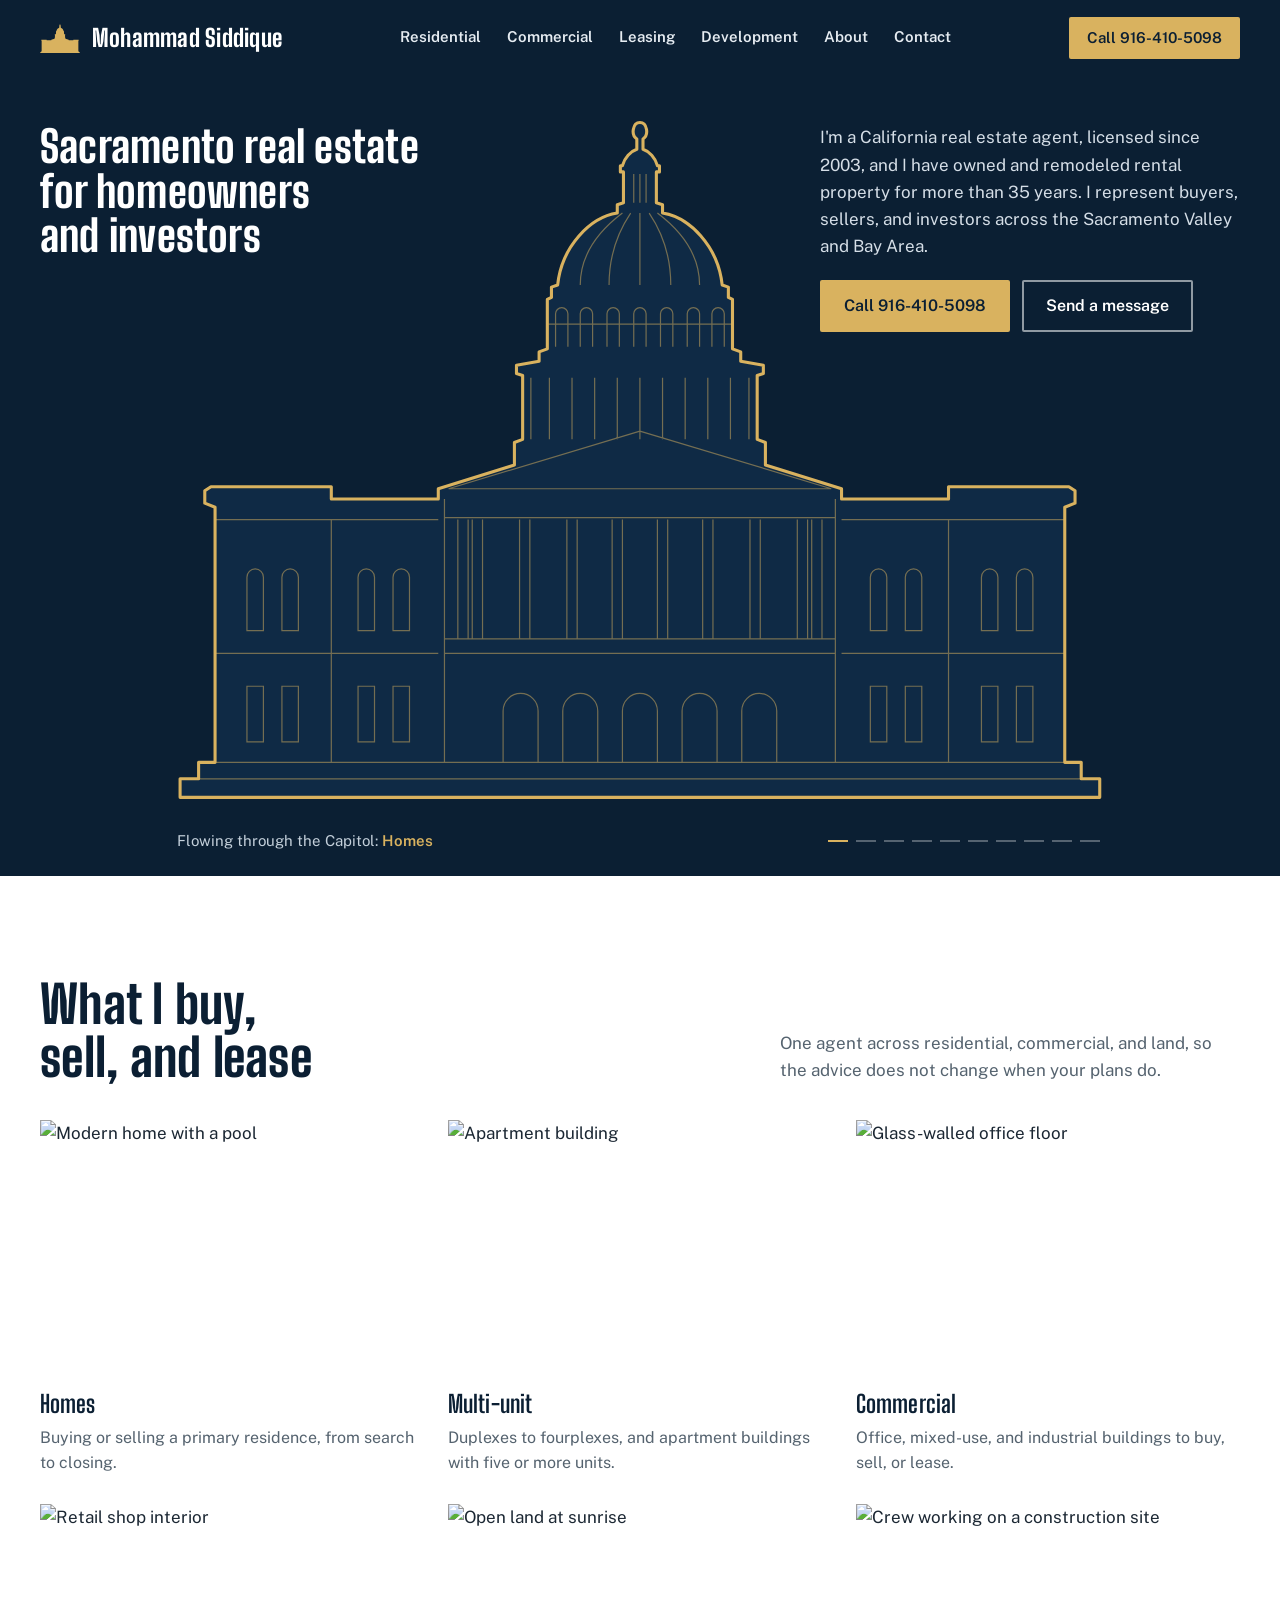
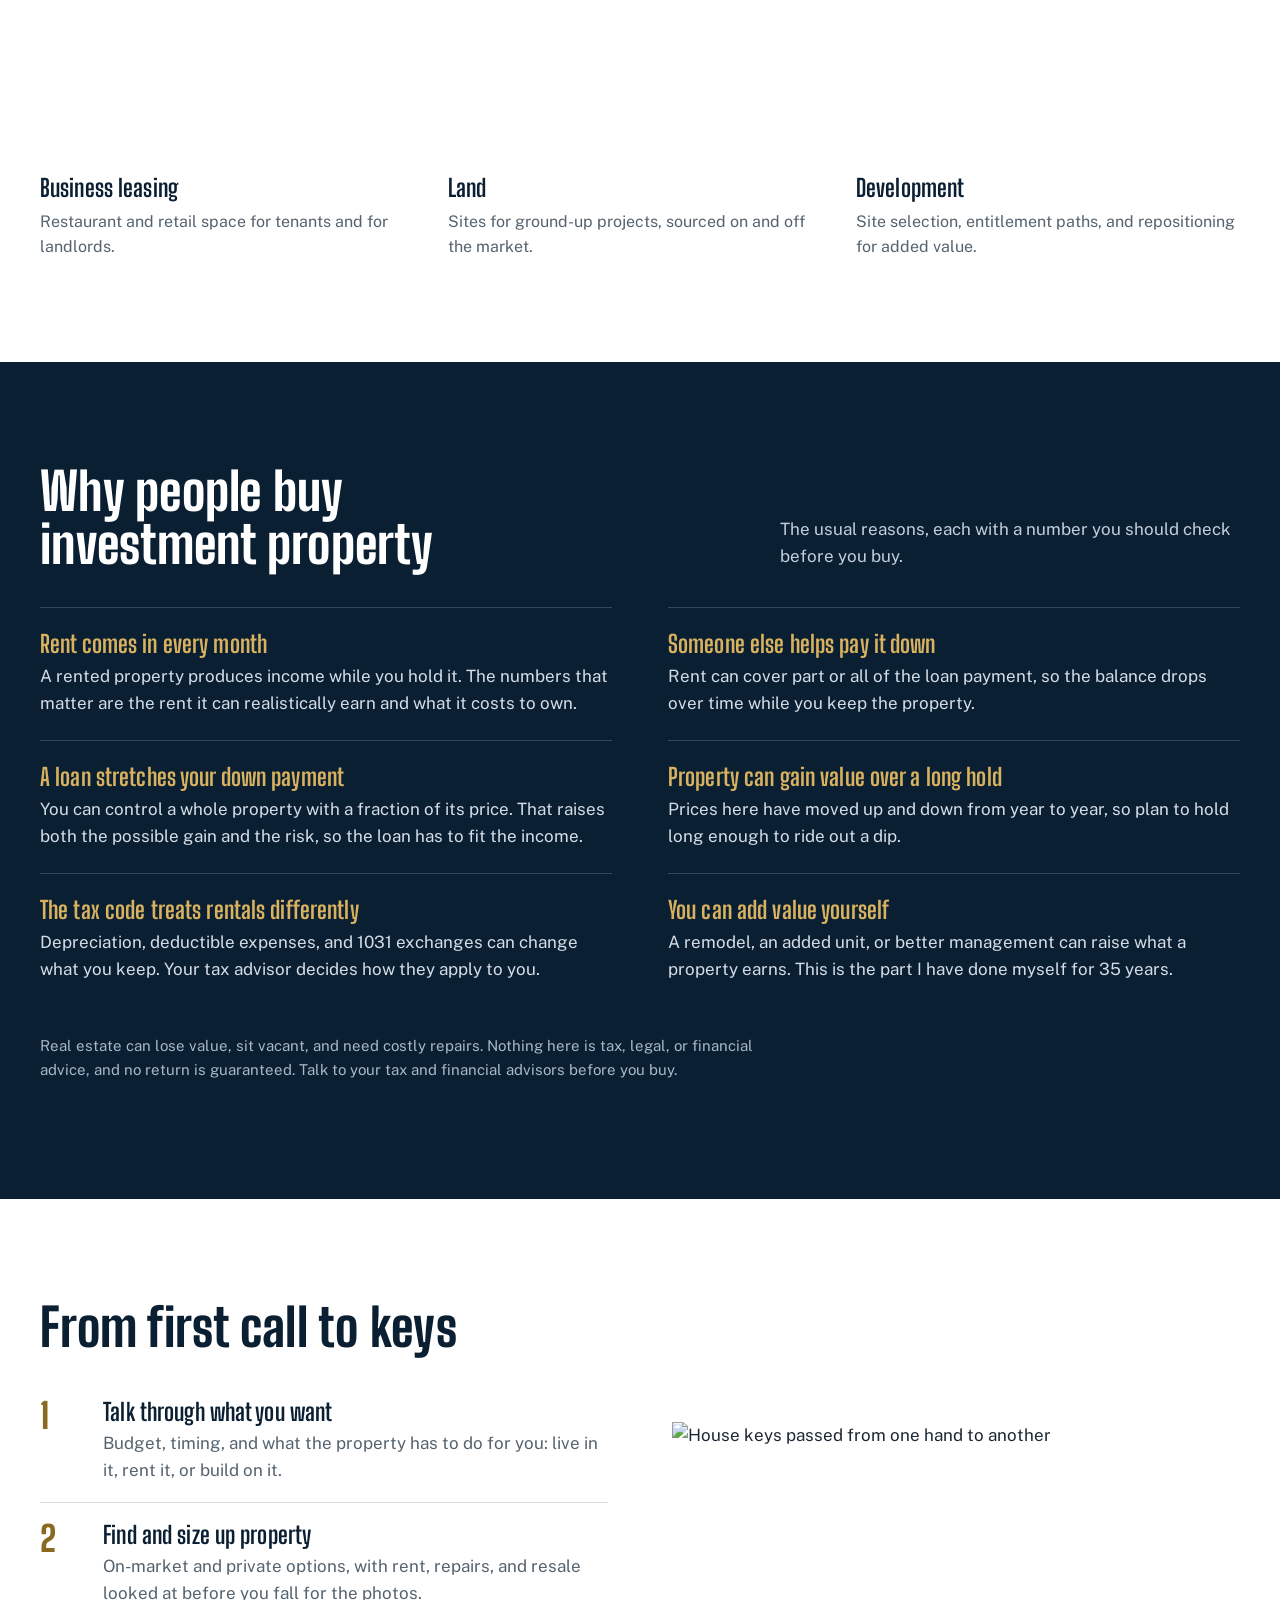
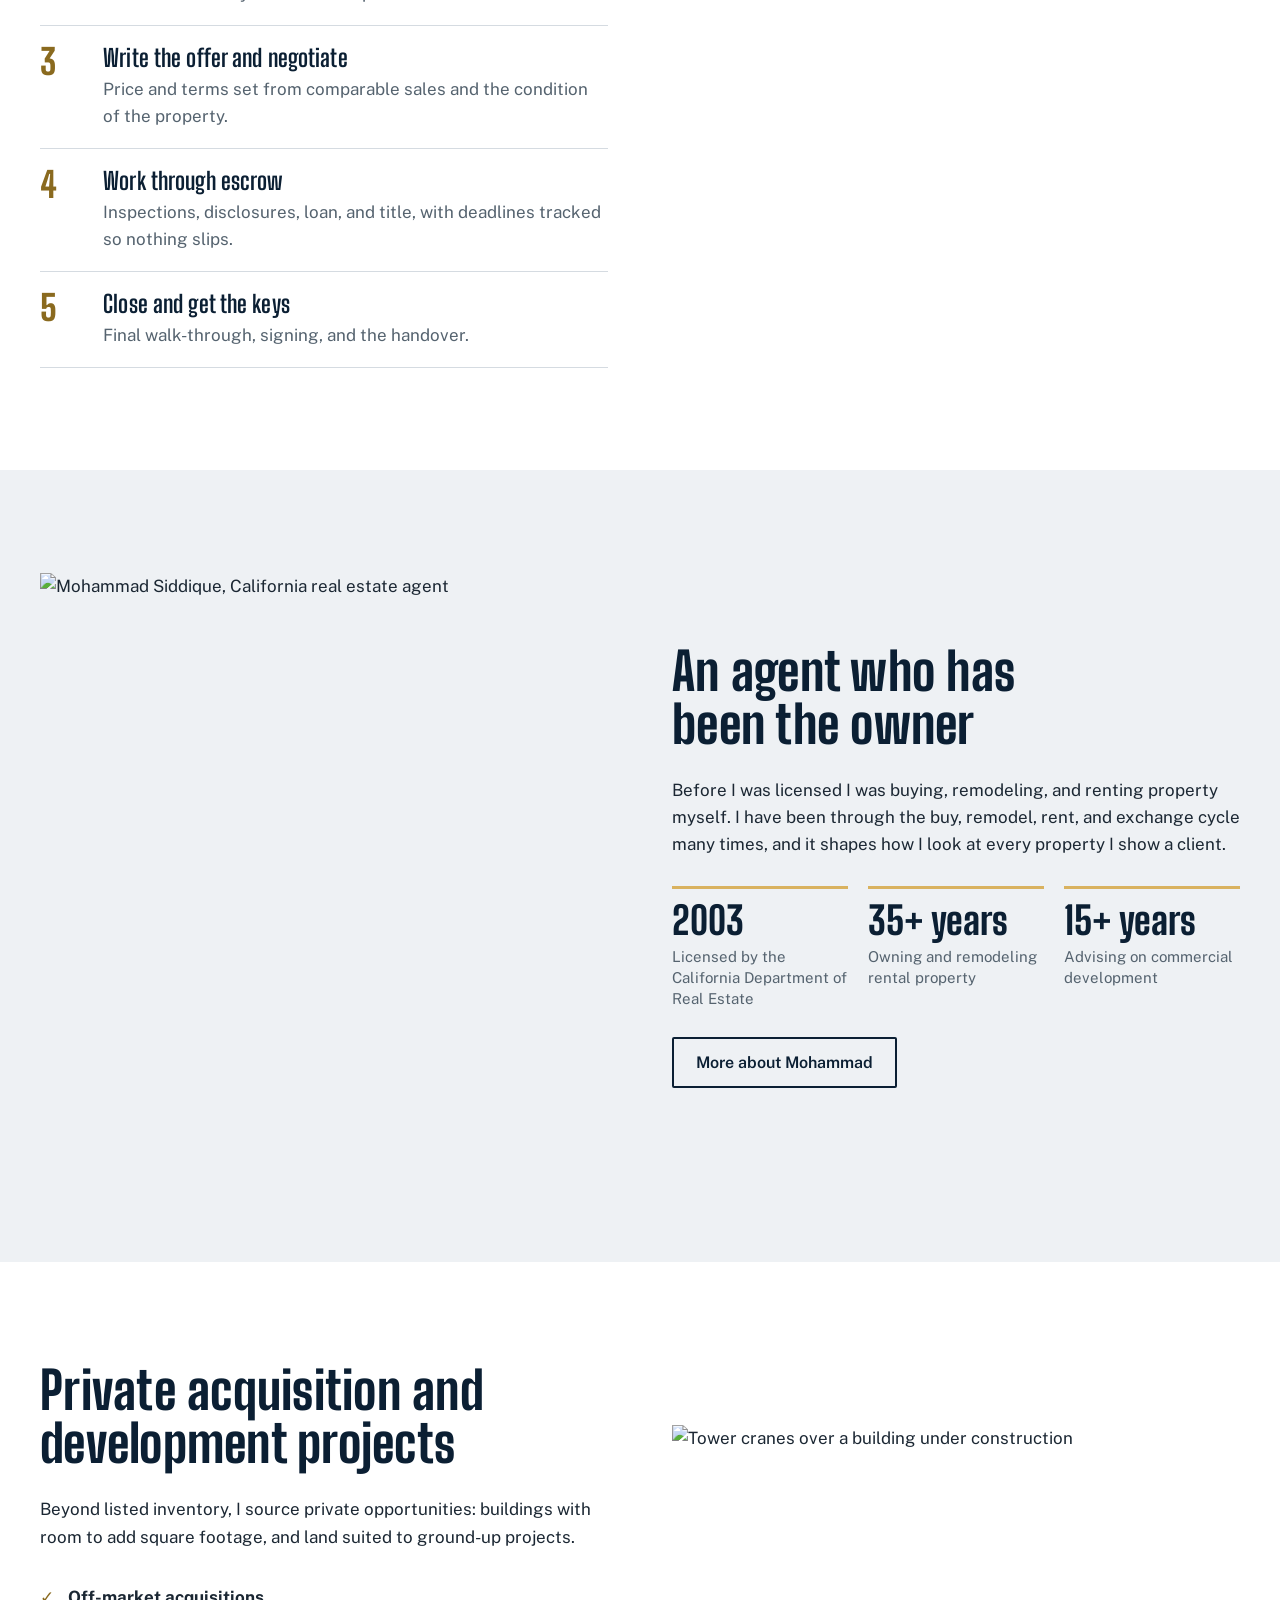
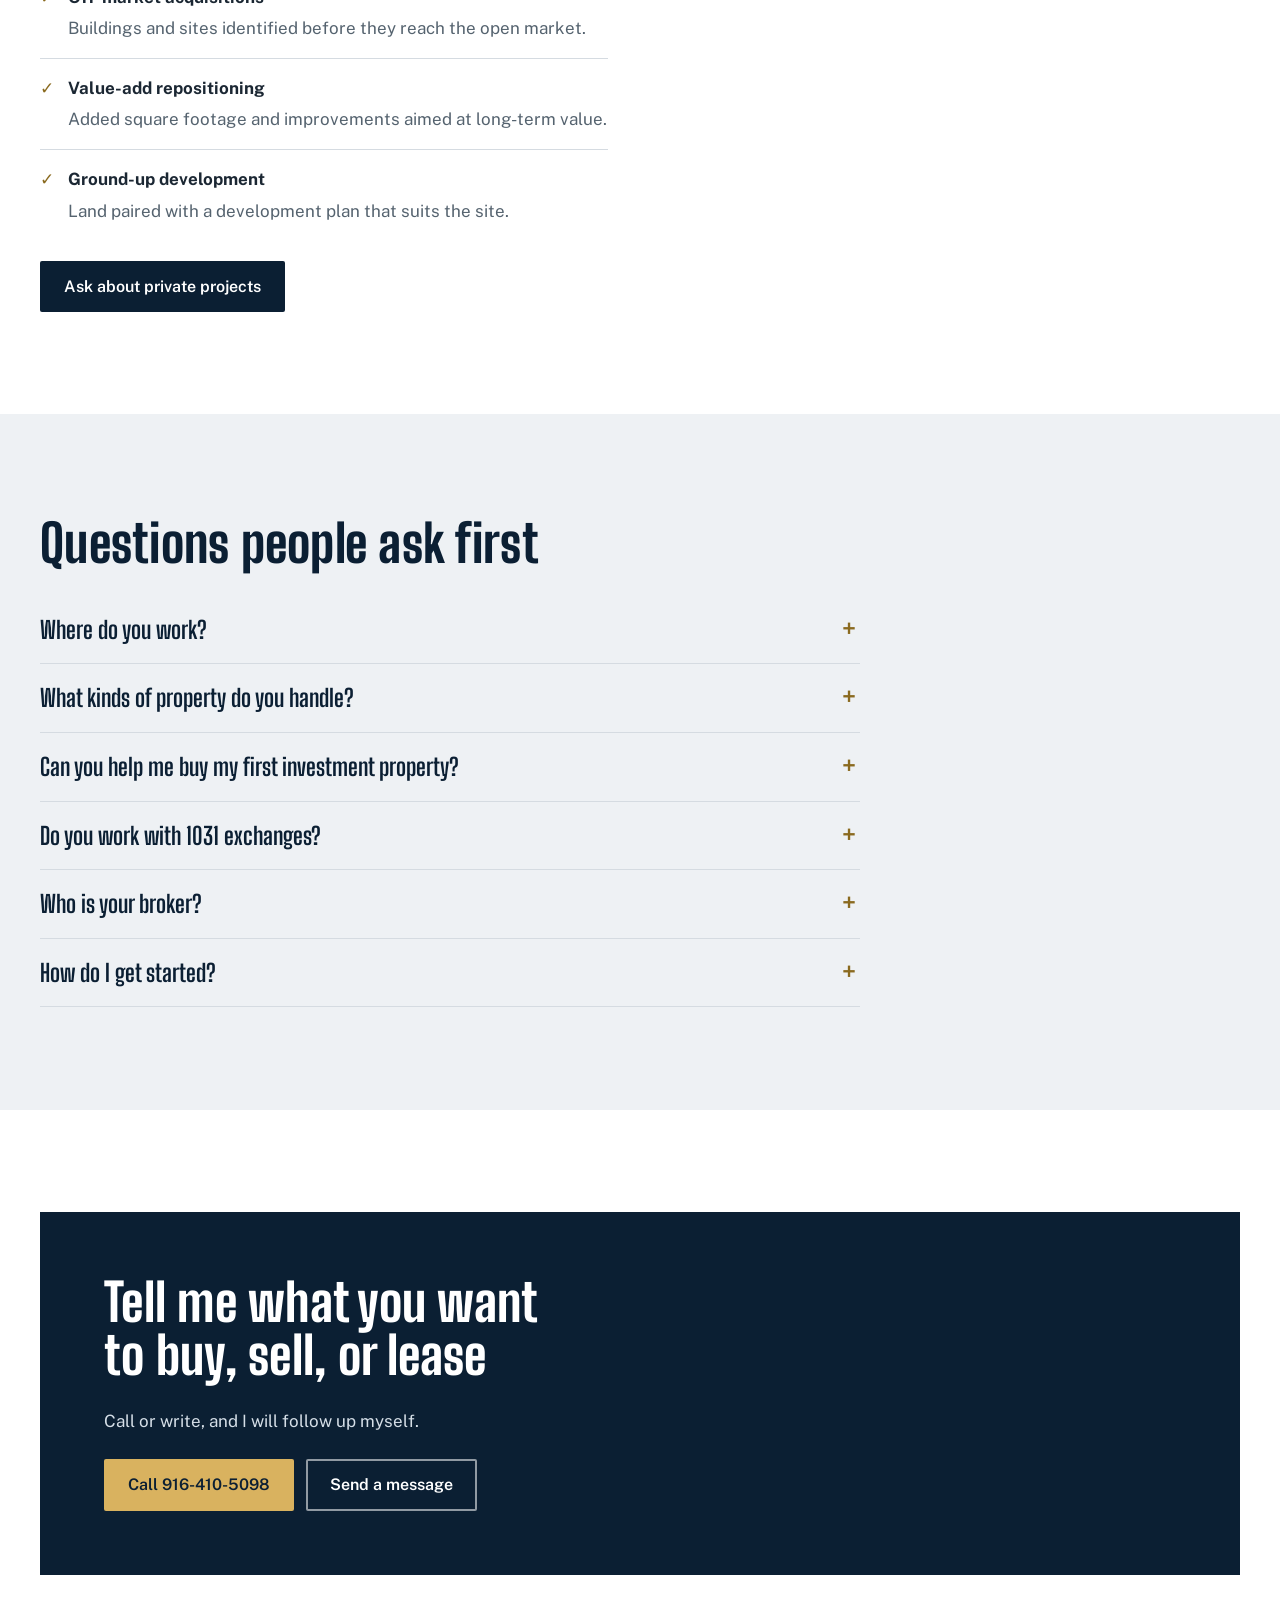
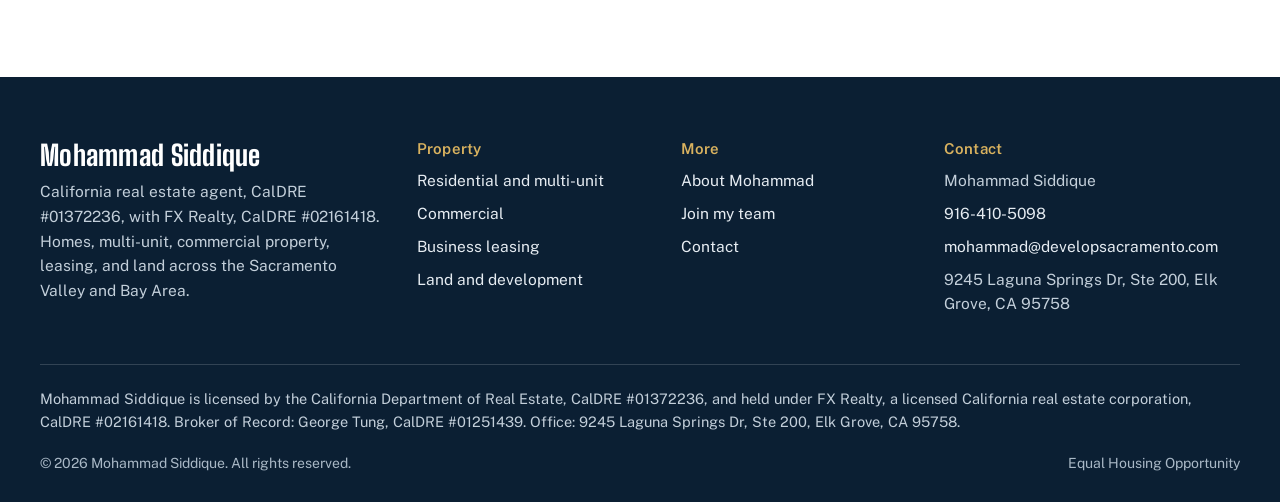
==== commit 94a6aefb: "Broker disclosure: FX Realty (CalDRE #02161418), George Tung, Elk Grove office Mohammad's license mo" ====
--- a/index.html
+++ b/index.html
@@ -1,270 +1,270 @@
-<!DOCTYPE html>
-<html lang="en">
-<head>
-<meta charset="UTF-8">
-<meta name="viewport" content="width=device-width, initial-scale=1.0">
-<title>Sacramento Homes, Investment Property &amp; Land | Mohammad Siddique</title>
-<meta name="description" content="Buy, sell, or invest in Sacramento real estate with agent Mohammad Siddique, CalDRE #01372236, Asset Bridge Realty. Homes, rental property, commercial buildings, leasing, and land.">
-<link rel="canonical" href="https://developsacramento.com/">
-<meta name="theme-color" content="#0b1f33">
-<meta property="og:type" content="website">
-<meta property="og:site_name" content="Mohammad Siddique">
-<meta property="og:title" content="Sacramento Homes, Investment Property &amp; Land | Mohammad Siddique">
-<meta property="og:description" content="Buy, sell, or invest in Sacramento real estate with agent Mohammad Siddique, CalDRE #01372236, Asset Bridge Realty. Homes, rental property, commercial buildings, leasing, and land.">
-<meta property="og:url" content="https://developsacramento.com/">
-<meta property="og:image" content="https://developsacramento.com/assets/share-card.jpg">
-<meta property="og:image:width" content="1200">
-<meta property="og:image:height" content="630">
-<meta name="twitter:card" content="summary_large_image">
-<link rel="icon" href="favicon.svg" type="image/svg+xml">
-<link rel="preconnect" href="https://fonts.googleapis.com">
-<link rel="preconnect" href="https://fonts.gstatic.com" crossorigin>
-<link rel="stylesheet" href="https://fonts.googleapis.com/css2?family=Big+Shoulders+Display:wght@700;800&family=Public+Sans:wght@400;600&display=swap">
-<link rel="stylesheet" href="css/style.css">
-<script type="application/ld+json">[{"@context": "https://schema.org", "@type": "RealEstateAgent", "@id": "https://developsacramento.com/#agent", "name": "Mohammad Siddique", "url": "https://developsacramento.com/", "image": "https://developsacramento.com/assets/photos/mohammad-siddique.webp", "telephone": "+1-916-410-5098", "email": "mohammad@developsacramento.com", "description": "California real estate agent, CalDRE #01372236, with Asset Bridge Realty. Homes, multi-unit, commercial property, business leasing, and land in the Sacramento Valley and Bay Area.", "address": {"@type": "PostalAddress", "streetAddress": "643 Brickyard Dr", "addressLocality": "Sacramento", "addressRegion": "CA", "postalCode": "95831", "addressCountry": "US"}, "areaServed": [{"@type": "City", "name": "Sacramento"}, {"@type": "City", "name": "Elk Grove"}, {"@type": "AdministrativeArea", "name": "Sacramento Valley"}, {"@type": "AdministrativeArea", "name": "San Francisco Bay Area"}], "knowsAbout": ["Residential real estate", "Investment property", "Multi-unit residential property", "Commercial real estate", "Restaurant and retail leasing", "Land acquisition", "Commercial development", "1031 exchange planning"], "identifier": {"@type": "PropertyValue", "name": "California DRE license", "value": "01372236"}, "parentOrganization": {"@type": "RealEstateAgent", "name": "Asset Bridge Realty", "legalName": "Angel Realty & Developments Inc.", "identifier": {"@type": "PropertyValue", "name": "California DRE license", "value": "02295075"}}}, {"@context": "https://schema.org", "@type": "WebSite", "name": "Mohammad Siddique", "url": "https://developsacramento.com/"}, {"@context": "https://schema.org", "@type": "FAQPage", "mainEntity": [{"@type": "Question", "name": "Where do you work?", "acceptedAnswer": {"@type": "Answer", "text": "Across the Sacramento Valley, including Sacramento and Elk Grove, and in the Bay Area. If you are not sure whether your property is in range, call and ask."}}, {"@type": "Question", "name": "What kinds of property do you handle?", "acceptedAnswer": {"@type": "Answer", "text": "Single-family homes, duplexes to fourplexes, apartment buildings with five or more units, mixed-use and commercial buildings, restaurant and retail leases, and vacant land for development."}}, {"@type": "Question", "name": "Can you help me buy my first investment property?", "acceptedAnswer": {"@type": "Answer", "text": "Yes. I have owned and remodeled rental property for more than 35 years, so we can look at a property the way an owner would: what it rents for, what it needs, and what it costs to hold."}}, {"@type": "Question", "name": "Do you work with 1031 exchanges?", "acceptedAnswer": {"@type": "Answer", "text": "I help investors plan a sale and the replacement purchase around an exchange, and I have used exchanges on my own properties. The exchange itself runs through a qualified intermediary, and your tax advisor should confirm how the rules apply to you."}}, {"@type": "Question", "name": "Who is your broker?", "acceptedAnswer": {"@type": "Answer", "text": "My license, CalDRE #01372236, is held under Angel Realty & Developments Inc., doing business as Asset Bridge Realty, CalDRE #02295075."}}, {"@type": "Question", "name": "How do I get started?", "acceptedAnswer": {"@type": "Answer", "text": "Call 916-410-5098 or send a message from the contact page. Tell me what you want to buy, sell or lease, and I will follow up myself."}}]}]</script>
-</head>
-<body>
-
-<a class="skip-link" href="#main">Skip to content</a>
-<header class="site-header">
-  <div class="container">
-    <a href="index.html" class="brand" aria-label="Mohammad Siddique, home">
-      <span class="brand-mark"><svg viewBox="0 0 900 690" aria-hidden="true"><path fill="currentColor" d="M450.0 18.0 C457.0 18.0 459.0 30.0 453.0 34.0 L453.0 44.0 C459.0 46.0 465.0 52.0 467.0 60.0 L469.0 60.0 L469.0 66.0 L466.0 66.0 L466.0 96.0 L472.0 98.0 L472.0 106.0 C498.0 110.0 526.0 138.0 530.0 176.0 L536.0 178.0 L536.0 188.0 L540.0 190.0 L540.0 238.0 L548.0 241.0 L548.0 250.0 L570.0 254.0 L570.0 262.0 L564.0 264.0 L564.0 326.0 L572.0 329.0 L572.0 338.0 L572.0 351.0 L646.0 374.0 L646.0 384.0 L750.0 384.0 L750.0 372.0 L867.0 372.0 L873.0 376.0 L873.0 388.0 L863.0 392.0 L863.0 640.0 L879.0 640.0 L879.0 656.0 L897.0 656.0 L897.0 674.0 L3.0 674.0 L3.0 656.0 L21.0 656.0 L21.0 640.0 L37.0 640.0 L37.0 392.0 L27.0 388.0 L27.0 376.0 L33.0 372.0 L150.0 372.0 L150.0 384.0 L254.0 384.0 L254.0 374.0 L328.0 351.0 L328.0 338.0 L328.0 329.0 L336.0 326.0 L336.0 264.0 L330.0 262.0 L330.0 254.0 L352.0 250.0 L352.0 241.0 L360.0 238.0 L360.0 190.0 L364.0 188.0 L364.0 178.0 L370.0 176.0 C374.0 138.0 402.0 110.0 428.0 106.0 L428.0 98.0 L434.0 96.0 L434.0 66.0 L431.0 66.0 L431.0 60.0 L433.0 60.0 C435.0 52.0 441.0 46.0 447.0 44.0 L447.0 34.0 C441.0 30.0 443.0 18.0 450.0 18.0 Z"/></svg></span>
-      <span class="brand-text">
-        <span class="brand-name">Mohammad Siddique</span>
-      </span>
-    </a>
-    <nav class="main-nav" id="main-nav" aria-label="Main">
-      <a href="residential.html" data-page="residential.html">Residential</a>
-      <a href="commercial.html" data-page="commercial.html">Commercial</a>
-      <a href="business-leases.html" data-page="business-leases.html">Leasing</a>
-      <a href="commercial-construction.html" data-page="commercial-construction.html">Development</a>
-      <a href="about.html" data-page="about.html">About</a>
-      <a href="contact.html" data-page="contact.html">Contact</a>
-    </nav>
-    <div class="nav-cta">
-      <a href="tel:+19164105098" class="btn btn-gold">Call 916-410-5098</a>
-      <button class="nav-toggle" aria-label="Menu" aria-controls="main-nav" aria-expanded="false"><span></span><span></span><span></span></button>
-    </div>
-  </div>
-</header>
-
-<main id="main">
-
-<section class="hero">
-  <div class="container">
-    <div class="hero-inner">
-      <div class="hero-head">
-        <h1>Sacramento real estate for homeowners and investors</h1>
-      </div>
-      <div class="capitol-stage" data-photos='[&quot;assets/photos/home-with-porch.webp&quot;, &quot;assets/photos/house-keys-handover.webp&quot;, &quot;assets/photos/commercial-towers.webp&quot;, &quot;assets/photos/handshake-new-home.webp&quot;, &quot;assets/photos/apartment-building.webp&quot;, &quot;assets/photos/land-at-sunrise.webp&quot;, &quot;assets/photos/signing-purchase-contract.webp&quot;, &quot;assets/photos/new-owners-moving-in.webp&quot;, &quot;assets/photos/construction-site.webp&quot;, &quot;assets/photos/restaurant-space.webp&quot;]' data-labels='[&quot;Homes&quot;, &quot;Keys handed over&quot;, &quot;Commercial property&quot;, &quot;A deal agreed&quot;, &quot;Multi-unit and apartments&quot;, &quot;Land&quot;, &quot;Contracts signed&quot;, &quot;Moving in&quot;, &quot;Development&quot;, &quot;Restaurant and retail leasing&quot;]'>
-        <div class="capitol-art">
-          <svg class="capitol" viewBox="0 0 900 690" role="img" aria-labelledby="cap-title">
-            <title id="cap-title">Line drawing of the California State Capitol. Photos of homes, commercial buildings, land, and closings flow through it.</title>
-            <path class="cap-fill" d="M450.0 18.0 C457.0 18.0 459.0 30.0 453.0 34.0 L453.0 44.0 C459.0 46.0 465.0 52.0 467.0 60.0 L469.0 60.0 L469.0 66.0 L466.0 66.0 L466.0 96.0 L472.0 98.0 L472.0 106.0 C498.0 110.0 526.0 138.0 530.0 176.0 L536.0 178.0 L536.0 188.0 L540.0 190.0 L540.0 238.0 L548.0 241.0 L548.0 250.0 L570.0 254.0 L570.0 262.0 L564.0 264.0 L564.0 326.0 L572.0 329.0 L572.0 338.0 L572.0 351.0 L646.0 374.0 L646.0 384.0 L750.0 384.0 L750.0 372.0 L867.0 372.0 L873.0 376.0 L873.0 388.0 L863.0 392.0 L863.0 640.0 L879.0 640.0 L879.0 656.0 L897.0 656.0 L897.0 674.0 L3.0 674.0 L3.0 656.0 L21.0 656.0 L21.0 640.0 L37.0 640.0 L37.0 392.0 L27.0 388.0 L27.0 376.0 L33.0 372.0 L150.0 372.0 L150.0 384.0 L254.0 384.0 L254.0 374.0 L328.0 351.0 L328.0 338.0 L328.0 329.0 L336.0 326.0 L336.0 264.0 L330.0 262.0 L330.0 254.0 L352.0 250.0 L352.0 241.0 L360.0 238.0 L360.0 190.0 L364.0 188.0 L364.0 178.0 L370.0 176.0 C374.0 138.0 402.0 110.0 428.0 106.0 L428.0 98.0 L434.0 96.0 L434.0 66.0 L431.0 66.0 L431.0 60.0 L433.0 60.0 C435.0 52.0 441.0 46.0 447.0 44.0 L447.0 34.0 C441.0 30.0 443.0 18.0 450.0 18.0 Z"/>
-            <path class="cap-lines" d="M450.0 318.0L636.0 374.0 M450.0 318.0L264.0 374.0 M264.0 374.0L636.0 374.0 M260.0 402.0L640.0 402.0 M467.0 404.0L467.0 520.0 M433.0 404.0L433.0 520.0 M477.0 404.0L477.0 520.0 M423.0 404.0L423.0 520.0 M511.0 404.0L511.0 520.0 M389.0 404.0L389.0 520.0 M521.0 404.0L521.0 520.0 M379.0 404.0L379.0 520.0 M557.0 404.0L557.0 520.0 M343.0 404.0L343.0 520.0 M567.0 404.0L567.0 520.0 M333.0 404.0L333.0 520.0 M603.0 404.0L603.0 520.0 M297.0 404.0L297.0 520.0 M613.0 404.0L613.0 520.0 M287.0 404.0L287.0 520.0 M617.0 404.0L617.0 520.0 M283.0 404.0L283.0 520.0 M627.0 404.0L627.0 520.0 M273.0 404.0L273.0 520.0 M260.0 520.0L640.0 520.0 M260.0 534.0L640.0 534.0 M640.0 384.0L640.0 640.0 M260.0 384.0L260.0 640.0 M433.0 640V590A17 17 0 0 1 467.0 590V640 M491.0 640V590A17 17 0 0 1 525.0 590V640 M375.0 640V590A17 17 0 0 1 409.0 590V640 M549.0 640V590A17 17 0 0 1 583.0 590V640 M317.0 640V590A17 17 0 0 1 351.0 590V640 M646.0 404.0L863.0 404.0 M254.0 404.0L37.0 404.0 M646.0 534.0L863.0 534.0 M254.0 534.0L37.0 534.0 M750.0 404.0L750.0 640.0 M150.0 404.0L150.0 640.0 M674.0 512V460A8 8 0 0 1 690.0 460V512Z M674.0 620V566H690.0V620Z M210.0 512V460A8 8 0 0 1 226.0 460V512Z M210.0 620V566H226.0V620Z M708.0 512V460A8 8 0 0 1 724.0 460V512Z M708.0 620V566H724.0V620Z M176.0 512V460A8 8 0 0 1 192.0 460V512Z M176.0 620V566H192.0V620Z M782.0 512V460A8 8 0 0 1 798.0 460V512Z M782.0 620V566H798.0V620Z M102.0 512V460A8 8 0 0 1 118.0 460V512Z M102.0 620V566H118.0V620Z M816.0 512V460A8 8 0 0 1 832.0 460V512Z M816.0 620V566H832.0V620Z M68.0 512V460A8 8 0 0 1 84.0 460V512Z M68.0 620V566H84.0V620Z M450.0 266.0L450.0 326.0 M472.0 266.0L472.0 326.0 M428.0 266.0L428.0 326.0 M494.0 266.0L494.0 326.0 M406.0 266.0L406.0 326.0 M516.0 266.0L516.0 326.0 M384.0 266.0L384.0 326.0 M538.0 266.0L538.0 326.0 M362.0 266.0L362.0 326.0 M556.0 266.0L556.0 326.0 M344.0 266.0L344.0 326.0 M360.0 214.0L540.0 214.0 M444.0 236V204A6 6 0 0 1 456.0 204V236 M470.0 236V204A6 6 0 0 1 482.0 204V236 M418.0 236V204A6 6 0 0 1 430.0 204V236 M496.0 236V204A6 6 0 0 1 508.0 204V236 M392.0 236V204A6 6 0 0 1 404.0 204V236 M520.0 236V204A6 6 0 0 1 532.0 204V236 M368.0 236V204A6 6 0 0 1 380.0 204V236 M450 106V176 M459.0 106C472.5 126 480.0 150 480.0 176 M441.0 106C427.5 126 420.0 150 420.0 176 M467.0 106C493.5 126 508.0 150 508.0 176 M433.0 106C406.5 126 392.0 150 392.0 176 M456.0 68.0L456.0 96.0 M444.0 68.0L444.0 96.0 M450.0 68.0L450.0 96.0 M21.0 656.0L879.0 656.0 M37.0 640.0L863.0 640.0"/>
-          </svg>
-          <img class="cap-fallback" src="assets/photos/home-with-porch.webp" alt="" width="1400" height="933">
-          <canvas class="cap-fluid" aria-hidden="true"></canvas>
-          <svg class="capitol cap-top" viewBox="0 0 900 690" aria-hidden="true"><path class="cap-outline" pathLength="1" d="M450.0 18.0 C457.0 18.0 459.0 30.0 453.0 34.0 L453.0 44.0 C459.0 46.0 465.0 52.0 467.0 60.0 L469.0 60.0 L469.0 66.0 L466.0 66.0 L466.0 96.0 L472.0 98.0 L472.0 106.0 C498.0 110.0 526.0 138.0 530.0 176.0 L536.0 178.0 L536.0 188.0 L540.0 190.0 L540.0 238.0 L548.0 241.0 L548.0 250.0 L570.0 254.0 L570.0 262.0 L564.0 264.0 L564.0 326.0 L572.0 329.0 L572.0 338.0 L572.0 351.0 L646.0 374.0 L646.0 384.0 L750.0 384.0 L750.0 372.0 L867.0 372.0 L873.0 376.0 L873.0 388.0 L863.0 392.0 L863.0 640.0 L879.0 640.0 L879.0 656.0 L897.0 656.0 L897.0 674.0 L3.0 674.0 L3.0 656.0 L21.0 656.0 L21.0 640.0 L37.0 640.0 L37.0 392.0 L27.0 388.0 L27.0 376.0 L33.0 372.0 L150.0 372.0 L150.0 384.0 L254.0 384.0 L254.0 374.0 L328.0 351.0 L328.0 338.0 L328.0 329.0 L336.0 326.0 L336.0 264.0 L330.0 262.0 L330.0 254.0 L352.0 250.0 L352.0 241.0 L360.0 238.0 L360.0 190.0 L364.0 188.0 L364.0 178.0 L370.0 176.0 C374.0 138.0 402.0 110.0 428.0 106.0 L428.0 98.0 L434.0 96.0 L434.0 66.0 L431.0 66.0 L431.0 60.0 L433.0 60.0 C435.0 52.0 441.0 46.0 447.0 44.0 L447.0 34.0 C441.0 30.0 443.0 18.0 450.0 18.0 Z"/></svg>
-        </div>
-        <div class="hero-caption">
-          <span>Flowing through the Capitol: <strong id="cap-label" aria-live="polite">Homes</strong></span>
-          <span class="hero-dots" id="cap-dots"><button type="button" aria-label="Show: Homes" aria-current="true"></button><button type="button" aria-label="Show: Keys handed over"></button><button type="button" aria-label="Show: Commercial property"></button><button type="button" aria-label="Show: A deal agreed"></button><button type="button" aria-label="Show: Multi-unit and apartments"></button><button type="button" aria-label="Show: Land"></button><button type="button" aria-label="Show: Contracts signed"></button><button type="button" aria-label="Show: Moving in"></button><button type="button" aria-label="Show: Development"></button><button type="button" aria-label="Show: Restaurant and retail leasing"></button></span>
-        </div>
-      </div>
-      <div class="hero-side">
-        <p class="lede">I'm a California real estate agent, licensed since 2003, and I have owned and remodeled rental property for more than 35 years. I represent buyers, sellers, and investors across the Sacramento Valley and Bay Area.</p>
-        <div class="btn-row">
-          <a href="tel:+19164105098" class="btn btn-gold">Call 916-410-5098</a>
-          <a href="contact.html" class="btn btn-outline-white">Send a message</a>
-        </div>
-      </div>
-    </div>
-  </div>
-</section>
-
-<section class="section" id="property">
-  <div class="container">
-    <div class="section-head">
-      <h2>What I buy, sell, and lease</h2>
-      <p>One agent across residential, commercial, and land, so the advice does not change when your plans do.</p>
-    </div>
-    <ul class="type-grid">
-      <li class="type-tile"><a href="residential.html">
-        <img src="assets/photos/modern-home-pool.webp" alt="Modern home with a pool" width="900" height="597" loading="lazy" decoding="async">
-        <h3>Homes</h3>
-        <p>Buying or selling a primary residence, from search to closing.</p>
-      </a></li>
-      <li class="type-tile"><a href="residential.html">
-        <img src="assets/photos/apartment-building.webp" alt="Apartment building" width="900" height="1200" loading="lazy" decoding="async">
-        <h3>Multi-unit</h3>
-        <p>Duplexes to fourplexes, and apartment buildings with five or more units.</p>
-      </a></li>
-      <li class="type-tile"><a href="commercial.html">
-        <img src="assets/photos/office-interior.webp" alt="Glass-walled office floor" width="900" height="601" loading="lazy" decoding="async">
-        <h3>Commercial</h3>
-        <p>Office, mixed-use, and industrial buildings to buy, sell, or lease.</p>
-      </a></li>
-      <li class="type-tile"><a href="business-leases.html">
-        <img src="assets/photos/retail-storefront.webp" alt="Retail shop interior" width="900" height="600" loading="lazy" decoding="async">
-        <h3>Business leasing</h3>
-        <p>Restaurant and retail space for tenants and for landlords.</p>
-      </a></li>
-      <li class="type-tile"><a href="commercial-construction.html">
-        <img src="assets/photos/land-at-sunrise.webp" alt="Open land at sunrise" width="900" height="506" loading="lazy" decoding="async">
-        <h3>Land</h3>
-        <p>Sites for ground-up projects, sourced on and off the market.</p>
-      </a></li>
-      <li class="type-tile"><a href="commercial-construction.html">
-        <img src="assets/photos/site-crew.webp" alt="Crew working on a construction site" width="900" height="595" loading="lazy" decoding="async">
-        <h3>Development</h3>
-        <p>Site selection, entitlement paths, and repositioning for added value.</p>
-      </a></li>
-    </ul>
-  </div>
-</section>
-
-<section class="section section-dark" id="investment-property">
-  <div class="container">
-    <div class="section-head">
-      <h2>Why people buy investment property</h2>
-      <p>The usual reasons, each with a number you should check before you buy.</p>
-    </div>
-    <ul class="reasons">
-        <li><h3>Rent comes in every month</h3><p>A rented property produces income while you hold it. The numbers that matter are the rent it can realistically earn and what it costs to own.</p></li>
-        <li><h3>Someone else helps pay it down</h3><p>Rent can cover part or all of the loan payment, so the balance drops over time while you keep the property.</p></li>
-        <li><h3>A loan stretches your down payment</h3><p>You can control a whole property with a fraction of its price. That raises both the possible gain and the risk, so the loan has to fit the income.</p></li>
-        <li><h3>Property can gain value over a long hold</h3><p>Prices here have moved up and down from year to year, so plan to hold long enough to ride out a dip.</p></li>
-        <li><h3>The tax code treats rentals differently</h3><p>Depreciation, deductible expenses, and 1031 exchanges can change what you keep. Your tax advisor decides how they apply to you.</p></li>
-        <li><h3>You can add value yourself</h3><p>A remodel, an added unit, or better management can raise what a property earns. This is the part I have done myself for 35 years.</p></li>
-    </ul>
-    <p class="fineprint">Real estate can lose value, sit vacant, and need costly repairs. Nothing here is tax, legal, or financial advice, and no return is guaranteed. Talk to your tax and financial advisors before you buy.</p>
-  </div>
-</section>
-
-<section class="section" id="buying">
-  <div class="container split">
-    <div>
-      <h2>From first call to keys</h2>
-      <ol class="steps">
-          <li><h3>Talk through what you want</h3><p>Budget, timing, and what the property has to do for you: live in it, rent it, or build on it.</p></li>
-          <li><h3>Find and size up property</h3><p>On-market and private options, with rent, repairs, and resale looked at before you fall for the photos.</p></li>
-          <li><h3>Write the offer and negotiate</h3><p>Price and terms set from comparable sales and the condition of the property.</p></li>
-          <li><h3>Work through escrow</h3><p>Inspections, disclosures, loan, and title, with deadlines tracked so nothing slips.</p></li>
-          <li><h3>Close and get the keys</h3><p>Final walk-through, signing, and the handover.</p></li>
-      </ol>
-    </div>
-    <img src="assets/photos/keys-in-hand.webp" alt="House keys passed from one hand to another" width="1100" height="733" loading="lazy" decoding="async">
-  </div>
-</section>
-
-<section class="section section-alt" id="about">
-  <div class="container split">
-    <img src="assets/photos/mohammad-siddique.webp" alt="Mohammad Siddique, California real estate agent" width="640" height="959" loading="lazy" decoding="async" class="portrait">
-    <div>
-      <h2>An agent who has been the owner</h2>
-      <p>Before I was licensed I was buying, remodeling, and renting property myself. I have been through the buy, remodel, rent, and exchange cycle many times, and it shapes how I look at every property I show a client.</p>
-      <dl class="facts">
-        <div><dt>2003</dt><dd>Licensed by the California Department of Real Estate</dd></div>
-        <div><dt>35+ years</dt><dd>Owning and remodeling rental property</dd></div>
-        <div><dt>15+ years</dt><dd>Advising on commercial development</dd></div>
-      </dl>
-      <a href="about.html" class="btn btn-ghost">More about Mohammad</a>
-    </div>
-  </div>
-</section>
-
-<section class="section" id="private-projects">
-  <div class="container split">
-    <div>
-      <h2>Private acquisition and development projects</h2>
-      <p>Beyond listed inventory, I source private opportunities: buildings with room to add square footage, and land suited to ground-up projects.</p>
-      <ul class="pillar-list">
-        <li><span class="pillar-check">&#10003;</span><div><strong>Off-market acquisitions</strong><p style="margin:4px 0 0;">Buildings and sites identified before they reach the open market.</p></div></li>
-        <li><span class="pillar-check">&#10003;</span><div><strong>Value-add repositioning</strong><p style="margin:4px 0 0;">Added square footage and improvements aimed at long-term value.</p></div></li>
-        <li><span class="pillar-check">&#10003;</span><div><strong>Ground-up development</strong><p style="margin:4px 0 0;">Land paired with a development plan that suits the site.</p></div></li>
-      </ul>
-      <a href="contact.html" class="btn btn-primary" style="margin-top:20px;">Ask about private projects</a>
-    </div>
-    <img src="assets/photos/tower-cranes.webp" alt="Tower cranes over a building under construction" width="1200" height="802" loading="lazy" decoding="async">
-  </div>
-</section>
-
-<section class="section section-alt" id="questions">
-  <div class="container">
-    <h2>Questions people ask first</h2>
-    <div class="faq">
-      <details><summary>Where do you work?</summary><p>Across the Sacramento Valley, including Sacramento and Elk Grove, and in the Bay Area. If you are not sure whether your property is in range, call and ask.</p></details>
-      <details><summary>What kinds of property do you handle?</summary><p>Single-family homes, duplexes to fourplexes, apartment buildings with five or more units, mixed-use and commercial buildings, restaurant and retail leases, and vacant land for development.</p></details>
-      <details><summary>Can you help me buy my first investment property?</summary><p>Yes. I have owned and remodeled rental property for more than 35 years, so we can look at a property the way an owner would: what it rents for, what it needs, and what it costs to hold.</p></details>
-      <details><summary>Do you work with 1031 exchanges?</summary><p>I help investors plan a sale and the replacement purchase around an exchange, and I have used exchanges on my own properties. The exchange itself runs through a qualified intermediary, and your tax advisor should confirm how the rules apply to you.</p></details>
-      <details><summary>Who is your broker?</summary><p>My license, CalDRE #01372236, is held under Angel Realty &amp; Developments Inc., doing business as Asset Bridge Realty, CalDRE #02295075.</p></details>
-      <details><summary>How do I get started?</summary><p>Call 916-410-5098 or send a message from the contact page. Tell me what you want to buy, sell or lease, and I will follow up myself.</p></details>
-    </div>
-  </div>
-</section>
-
-<section class="section">
-  <div class="container">
-    <div class="cta-banner">
-      <h2>Tell me what you want to buy, sell, or lease</h2>
-      <p>Call or write, and I will follow up myself.</p>
-      <div class="btn-row">
-        <a href="tel:+19164105098" class="btn btn-gold">Call 916-410-5098</a>
-        <a href="contact.html" class="btn btn-outline-white">Send a message</a>
-      </div>
-    </div>
-  </div>
-</section>
-
-</main>
-
-<footer class="site-footer">
-  <div class="container">
-    <div class="footer-grid">
-      <div class="footer-brand">
-        <div class="brand-name">Mohammad Siddique</div>
-        <p>California real estate agent, CalDRE #01372236, with Asset Bridge Realty, CalDRE #02295075. Homes, multi-unit, commercial property, leasing, and land across the Sacramento Valley and Bay Area.</p>
-      </div>
-      <div>
-        <h4>Property</h4>
-        <ul>
-          <li><a href="residential.html">Residential and multi-unit</a></li>
-          <li><a href="commercial.html">Commercial</a></li>
-          <li><a href="business-leases.html">Business leasing</a></li>
-          <li><a href="commercial-construction.html">Land and development</a></li>
-        </ul>
-      </div>
-      <div>
-        <h4>More</h4>
-        <ul>
-          <li><a href="about.html">About Mohammad</a></li>
-          <li><a href="join.html">Join my team</a></li>
-          <li><a href="contact.html">Contact</a></li>
-        </ul>
-      </div>
-      <div>
-        <h4>Contact</h4>
-        <ul>
-          <li>Mohammad Siddique</li>
-          <li><a href="tel:+19164105098">916-410-5098</a></li>
-          <li><a href="mailto:mohammad@developsacramento.com">mohammad@developsacramento.com</a></li>
-          <li>643 Brickyard Dr, Sacramento, CA 95831</li>
-        </ul>
-      </div>
-    </div>
-    <div class="footer-legal">
-      <p>Mohammad Siddique is licensed by the California Department of Real Estate, CalDRE #01372236, and held under Angel Realty &amp; Developments Inc., doing business as Asset Bridge Realty, CalDRE #02295075 (license expires 06/10/2029). Broker of Record: Angel Huang, CalDRE #01891986. Office: 643 Brickyard Dr, Sacramento, CA 95831.</p>
-    </div>
-    <div class="footer-bottom">
-      <span>&copy; 2026 Mohammad Siddique. All rights reserved.</span>
-      <span>Equal Housing Opportunity</span>
-    </div>
-  </div>
-</footer>
-
-<script src="js/main.js" defer></script>
-<script src="js/capitol-fluid.js" defer></script>
-</body>
-</html>
+<!DOCTYPE html>
+<html lang="en">
+<head>
+<meta charset="UTF-8">
+<meta name="viewport" content="width=device-width, initial-scale=1.0">
+<title>Sacramento Homes, Investment Property &amp; Land | Mohammad Siddique</title>
+<meta name="description" content="Buy, sell, or invest in Sacramento real estate with agent Mohammad Siddique, CalDRE #01372236, FX Realty. Homes, rental property, commercial buildings, leasing, and land.">
+<link rel="canonical" href="https://developsacramento.com/">
+<meta name="theme-color" content="#0b1f33">
+<meta property="og:type" content="website">
+<meta property="og:site_name" content="Mohammad Siddique">
+<meta property="og:title" content="Sacramento Homes, Investment Property &amp; Land | Mohammad Siddique">
+<meta property="og:description" content="Buy, sell, or invest in Sacramento real estate with agent Mohammad Siddique, CalDRE #01372236, FX Realty. Homes, rental property, commercial buildings, leasing, and land.">
+<meta property="og:url" content="https://developsacramento.com/">
+<meta property="og:image" content="https://developsacramento.com/assets/share-card.jpg">
+<meta property="og:image:width" content="1200">
+<meta property="og:image:height" content="630">
+<meta name="twitter:card" content="summary_large_image">
+<link rel="icon" href="favicon.svg" type="image/svg+xml">
+<link rel="preconnect" href="https://fonts.googleapis.com">
+<link rel="preconnect" href="https://fonts.gstatic.com" crossorigin>
+<link rel="stylesheet" href="https://fonts.googleapis.com/css2?family=Big+Shoulders+Display:wght@700;800&family=Public+Sans:wght@400;600&display=swap">
+<link rel="stylesheet" href="css/style.css">
+<script type="application/ld+json">[{"@context": "https://schema.org", "@type": "RealEstateAgent", "@id": "https://developsacramento.com/#agent", "name": "Mohammad Siddique", "url": "https://developsacramento.com/", "image": "https://developsacramento.com/assets/photos/mohammad-siddique.webp", "telephone": "+1-916-410-5098", "email": "mohammad@developsacramento.com", "description": "California real estate agent, CalDRE #01372236, with FX Realty. Homes, multi-unit, commercial property, business leasing, and land in the Sacramento Valley and Bay Area.", "address": {"@type": "PostalAddress", "streetAddress": "9245 Laguna Springs Dr, Ste 200", "addressLocality": "Elk Grove", "addressRegion": "CA", "postalCode": "95758", "addressCountry": "US"}, "areaServed": [{"@type": "City", "name": "Sacramento"}, {"@type": "City", "name": "Elk Grove"}, {"@type": "AdministrativeArea", "name": "Sacramento Valley"}, {"@type": "AdministrativeArea", "name": "San Francisco Bay Area"}], "knowsAbout": ["Residential real estate", "Investment property", "Multi-unit residential property", "Commercial real estate", "Restaurant and retail leasing", "Land acquisition", "Commercial development", "1031 exchange planning"], "identifier": {"@type": "PropertyValue", "name": "California DRE license", "value": "01372236"}, "parentOrganization": {"@type": "RealEstateAgent", "name": "FX Realty", "identifier": {"@type": "PropertyValue", "name": "California DRE license", "value": "02161418"}}}, {"@context": "https://schema.org", "@type": "WebSite", "name": "Mohammad Siddique", "url": "https://developsacramento.com/"}, {"@context": "https://schema.org", "@type": "FAQPage", "mainEntity": [{"@type": "Question", "name": "Where do you work?", "acceptedAnswer": {"@type": "Answer", "text": "Across the Sacramento Valley, including Sacramento and Elk Grove, and in the Bay Area. If you are not sure whether your property is in range, call and ask."}}, {"@type": "Question", "name": "What kinds of property do you handle?", "acceptedAnswer": {"@type": "Answer", "text": "Single-family homes, duplexes to fourplexes, apartment buildings with five or more units, mixed-use and commercial buildings, restaurant and retail leases, and vacant land for development."}}, {"@type": "Question", "name": "Can you help me buy my first investment property?", "acceptedAnswer": {"@type": "Answer", "text": "Yes. I have owned and remodeled rental property for more than 35 years, so we can look at a property the way an owner would: what it rents for, what it needs, and what it costs to hold."}}, {"@type": "Question", "name": "Do you work with 1031 exchanges?", "acceptedAnswer": {"@type": "Answer", "text": "I help investors plan a sale and the replacement purchase around an exchange, and I have used exchanges on my own properties. The exchange itself runs through a qualified intermediary, and your tax advisor should confirm how the rules apply to you."}}, {"@type": "Question", "name": "Who is your broker?", "acceptedAnswer": {"@type": "Answer", "text": "My license, CalDRE #01372236, is held under FX Realty, a licensed California real estate corporation, CalDRE #02161418. The broker of record is George Tung, CalDRE #01251439."}}, {"@type": "Question", "name": "How do I get started?", "acceptedAnswer": {"@type": "Answer", "text": "Call 916-410-5098 or send a message from the contact page. Tell me what you want to buy, sell or lease, and I will follow up myself."}}]}]</script>
+</head>
+<body>
+
+<a class="skip-link" href="#main">Skip to content</a>
+<header class="site-header">
+  <div class="container">
+    <a href="index.html" class="brand" aria-label="Mohammad Siddique, home">
+      <span class="brand-mark"><svg viewBox="0 0 900 690" aria-hidden="true"><path fill="currentColor" d="M450.0 18.0 C457.0 18.0 459.0 30.0 453.0 34.0 L453.0 44.0 C459.0 46.0 465.0 52.0 467.0 60.0 L469.0 60.0 L469.0 66.0 L466.0 66.0 L466.0 96.0 L472.0 98.0 L472.0 106.0 C498.0 110.0 526.0 138.0 530.0 176.0 L536.0 178.0 L536.0 188.0 L540.0 190.0 L540.0 238.0 L548.0 241.0 L548.0 250.0 L570.0 254.0 L570.0 262.0 L564.0 264.0 L564.0 326.0 L572.0 329.0 L572.0 338.0 L572.0 351.0 L646.0 374.0 L646.0 384.0 L750.0 384.0 L750.0 372.0 L867.0 372.0 L873.0 376.0 L873.0 388.0 L863.0 392.0 L863.0 640.0 L879.0 640.0 L879.0 656.0 L897.0 656.0 L897.0 674.0 L3.0 674.0 L3.0 656.0 L21.0 656.0 L21.0 640.0 L37.0 640.0 L37.0 392.0 L27.0 388.0 L27.0 376.0 L33.0 372.0 L150.0 372.0 L150.0 384.0 L254.0 384.0 L254.0 374.0 L328.0 351.0 L328.0 338.0 L328.0 329.0 L336.0 326.0 L336.0 264.0 L330.0 262.0 L330.0 254.0 L352.0 250.0 L352.0 241.0 L360.0 238.0 L360.0 190.0 L364.0 188.0 L364.0 178.0 L370.0 176.0 C374.0 138.0 402.0 110.0 428.0 106.0 L428.0 98.0 L434.0 96.0 L434.0 66.0 L431.0 66.0 L431.0 60.0 L433.0 60.0 C435.0 52.0 441.0 46.0 447.0 44.0 L447.0 34.0 C441.0 30.0 443.0 18.0 450.0 18.0 Z"/></svg></span>
+      <span class="brand-text">
+        <span class="brand-name">Mohammad Siddique</span>
+      </span>
+    </a>
+    <nav class="main-nav" id="main-nav" aria-label="Main">
+      <a href="residential.html" data-page="residential.html">Residential</a>
+      <a href="commercial.html" data-page="commercial.html">Commercial</a>
+      <a href="business-leases.html" data-page="business-leases.html">Leasing</a>
+      <a href="commercial-construction.html" data-page="commercial-construction.html">Development</a>
+      <a href="about.html" data-page="about.html">About</a>
+      <a href="contact.html" data-page="contact.html">Contact</a>
+    </nav>
+    <div class="nav-cta">
+      <a href="tel:+19164105098" class="btn btn-gold">Call 916-410-5098</a>
+      <button class="nav-toggle" aria-label="Menu" aria-controls="main-nav" aria-expanded="false"><span></span><span></span><span></span></button>
+    </div>
+  </div>
+</header>
+
+<main id="main">
+
+<section class="hero">
+  <div class="container">
+    <div class="hero-inner">
+      <div class="hero-head">
+        <h1>Sacramento real estate for homeowners and investors</h1>
+      </div>
+      <div class="capitol-stage" data-photos='[&quot;assets/photos/home-with-porch.webp&quot;, &quot;assets/photos/house-keys-handover.webp&quot;, &quot;assets/photos/commercial-towers.webp&quot;, &quot;assets/photos/handshake-new-home.webp&quot;, &quot;assets/photos/apartment-building.webp&quot;, &quot;assets/photos/land-at-sunrise.webp&quot;, &quot;assets/photos/signing-purchase-contract.webp&quot;, &quot;assets/photos/new-owners-moving-in.webp&quot;, &quot;assets/photos/construction-site.webp&quot;, &quot;assets/photos/restaurant-space.webp&quot;]' data-labels='[&quot;Homes&quot;, &quot;Keys handed over&quot;, &quot;Commercial property&quot;, &quot;A deal agreed&quot;, &quot;Multi-unit and apartments&quot;, &quot;Land&quot;, &quot;Contracts signed&quot;, &quot;Moving in&quot;, &quot;Development&quot;, &quot;Restaurant and retail leasing&quot;]'>
+        <div class="capitol-art">
+          <svg class="capitol" viewBox="0 0 900 690" role="img" aria-labelledby="cap-title">
+            <title id="cap-title">Line drawing of the California State Capitol. Photos of homes, commercial buildings, land, and closings flow through it.</title>
+            <path class="cap-fill" d="M450.0 18.0 C457.0 18.0 459.0 30.0 453.0 34.0 L453.0 44.0 C459.0 46.0 465.0 52.0 467.0 60.0 L469.0 60.0 L469.0 66.0 L466.0 66.0 L466.0 96.0 L472.0 98.0 L472.0 106.0 C498.0 110.0 526.0 138.0 530.0 176.0 L536.0 178.0 L536.0 188.0 L540.0 190.0 L540.0 238.0 L548.0 241.0 L548.0 250.0 L570.0 254.0 L570.0 262.0 L564.0 264.0 L564.0 326.0 L572.0 329.0 L572.0 338.0 L572.0 351.0 L646.0 374.0 L646.0 384.0 L750.0 384.0 L750.0 372.0 L867.0 372.0 L873.0 376.0 L873.0 388.0 L863.0 392.0 L863.0 640.0 L879.0 640.0 L879.0 656.0 L897.0 656.0 L897.0 674.0 L3.0 674.0 L3.0 656.0 L21.0 656.0 L21.0 640.0 L37.0 640.0 L37.0 392.0 L27.0 388.0 L27.0 376.0 L33.0 372.0 L150.0 372.0 L150.0 384.0 L254.0 384.0 L254.0 374.0 L328.0 351.0 L328.0 338.0 L328.0 329.0 L336.0 326.0 L336.0 264.0 L330.0 262.0 L330.0 254.0 L352.0 250.0 L352.0 241.0 L360.0 238.0 L360.0 190.0 L364.0 188.0 L364.0 178.0 L370.0 176.0 C374.0 138.0 402.0 110.0 428.0 106.0 L428.0 98.0 L434.0 96.0 L434.0 66.0 L431.0 66.0 L431.0 60.0 L433.0 60.0 C435.0 52.0 441.0 46.0 447.0 44.0 L447.0 34.0 C441.0 30.0 443.0 18.0 450.0 18.0 Z"/>
+            <path class="cap-lines" d="M450.0 318.0L636.0 374.0 M450.0 318.0L264.0 374.0 M264.0 374.0L636.0 374.0 M260.0 402.0L640.0 402.0 M467.0 404.0L467.0 520.0 M433.0 404.0L433.0 520.0 M477.0 404.0L477.0 520.0 M423.0 404.0L423.0 520.0 M511.0 404.0L511.0 520.0 M389.0 404.0L389.0 520.0 M521.0 404.0L521.0 520.0 M379.0 404.0L379.0 520.0 M557.0 404.0L557.0 520.0 M343.0 404.0L343.0 520.0 M567.0 404.0L567.0 520.0 M333.0 404.0L333.0 520.0 M603.0 404.0L603.0 520.0 M297.0 404.0L297.0 520.0 M613.0 404.0L613.0 520.0 M287.0 404.0L287.0 520.0 M617.0 404.0L617.0 520.0 M283.0 404.0L283.0 520.0 M627.0 404.0L627.0 520.0 M273.0 404.0L273.0 520.0 M260.0 520.0L640.0 520.0 M260.0 534.0L640.0 534.0 M640.0 384.0L640.0 640.0 M260.0 384.0L260.0 640.0 M433.0 640V590A17 17 0 0 1 467.0 590V640 M491.0 640V590A17 17 0 0 1 525.0 590V640 M375.0 640V590A17 17 0 0 1 409.0 590V640 M549.0 640V590A17 17 0 0 1 583.0 590V640 M317.0 640V590A17 17 0 0 1 351.0 590V640 M646.0 404.0L863.0 404.0 M254.0 404.0L37.0 404.0 M646.0 534.0L863.0 534.0 M254.0 534.0L37.0 534.0 M750.0 404.0L750.0 640.0 M150.0 404.0L150.0 640.0 M674.0 512V460A8 8 0 0 1 690.0 460V512Z M674.0 620V566H690.0V620Z M210.0 512V460A8 8 0 0 1 226.0 460V512Z M210.0 620V566H226.0V620Z M708.0 512V460A8 8 0 0 1 724.0 460V512Z M708.0 620V566H724.0V620Z M176.0 512V460A8 8 0 0 1 192.0 460V512Z M176.0 620V566H192.0V620Z M782.0 512V460A8 8 0 0 1 798.0 460V512Z M782.0 620V566H798.0V620Z M102.0 512V460A8 8 0 0 1 118.0 460V512Z M102.0 620V566H118.0V620Z M816.0 512V460A8 8 0 0 1 832.0 460V512Z M816.0 620V566H832.0V620Z M68.0 512V460A8 8 0 0 1 84.0 460V512Z M68.0 620V566H84.0V620Z M450.0 266.0L450.0 326.0 M472.0 266.0L472.0 326.0 M428.0 266.0L428.0 326.0 M494.0 266.0L494.0 326.0 M406.0 266.0L406.0 326.0 M516.0 266.0L516.0 326.0 M384.0 266.0L384.0 326.0 M538.0 266.0L538.0 326.0 M362.0 266.0L362.0 326.0 M556.0 266.0L556.0 326.0 M344.0 266.0L344.0 326.0 M360.0 214.0L540.0 214.0 M444.0 236V204A6 6 0 0 1 456.0 204V236 M470.0 236V204A6 6 0 0 1 482.0 204V236 M418.0 236V204A6 6 0 0 1 430.0 204V236 M496.0 236V204A6 6 0 0 1 508.0 204V236 M392.0 236V204A6 6 0 0 1 404.0 204V236 M520.0 236V204A6 6 0 0 1 532.0 204V236 M368.0 236V204A6 6 0 0 1 380.0 204V236 M450 106V176 M459.0 106C472.5 126 480.0 150 480.0 176 M441.0 106C427.5 126 420.0 150 420.0 176 M467.0 106C493.5 126 508.0 150 508.0 176 M433.0 106C406.5 126 392.0 150 392.0 176 M456.0 68.0L456.0 96.0 M444.0 68.0L444.0 96.0 M450.0 68.0L450.0 96.0 M21.0 656.0L879.0 656.0 M37.0 640.0L863.0 640.0"/>
+          </svg>
+          <img class="cap-fallback" src="assets/photos/home-with-porch.webp" alt="" width="1400" height="933">
+          <canvas class="cap-fluid" aria-hidden="true"></canvas>
+          <svg class="capitol cap-top" viewBox="0 0 900 690" aria-hidden="true"><path class="cap-outline" pathLength="1" d="M450.0 18.0 C457.0 18.0 459.0 30.0 453.0 34.0 L453.0 44.0 C459.0 46.0 465.0 52.0 467.0 60.0 L469.0 60.0 L469.0 66.0 L466.0 66.0 L466.0 96.0 L472.0 98.0 L472.0 106.0 C498.0 110.0 526.0 138.0 530.0 176.0 L536.0 178.0 L536.0 188.0 L540.0 190.0 L540.0 238.0 L548.0 241.0 L548.0 250.0 L570.0 254.0 L570.0 262.0 L564.0 264.0 L564.0 326.0 L572.0 329.0 L572.0 338.0 L572.0 351.0 L646.0 374.0 L646.0 384.0 L750.0 384.0 L750.0 372.0 L867.0 372.0 L873.0 376.0 L873.0 388.0 L863.0 392.0 L863.0 640.0 L879.0 640.0 L879.0 656.0 L897.0 656.0 L897.0 674.0 L3.0 674.0 L3.0 656.0 L21.0 656.0 L21.0 640.0 L37.0 640.0 L37.0 392.0 L27.0 388.0 L27.0 376.0 L33.0 372.0 L150.0 372.0 L150.0 384.0 L254.0 384.0 L254.0 374.0 L328.0 351.0 L328.0 338.0 L328.0 329.0 L336.0 326.0 L336.0 264.0 L330.0 262.0 L330.0 254.0 L352.0 250.0 L352.0 241.0 L360.0 238.0 L360.0 190.0 L364.0 188.0 L364.0 178.0 L370.0 176.0 C374.0 138.0 402.0 110.0 428.0 106.0 L428.0 98.0 L434.0 96.0 L434.0 66.0 L431.0 66.0 L431.0 60.0 L433.0 60.0 C435.0 52.0 441.0 46.0 447.0 44.0 L447.0 34.0 C441.0 30.0 443.0 18.0 450.0 18.0 Z"/></svg>
+        </div>
+        <div class="hero-caption">
+          <span>Flowing through the Capitol: <strong id="cap-label" aria-live="polite">Homes</strong></span>
+          <span class="hero-dots" id="cap-dots"><button type="button" aria-label="Show: Homes" aria-current="true"></button><button type="button" aria-label="Show: Keys handed over"></button><button type="button" aria-label="Show: Commercial property"></button><button type="button" aria-label="Show: A deal agreed"></button><button type="button" aria-label="Show: Multi-unit and apartments"></button><button type="button" aria-label="Show: Land"></button><button type="button" aria-label="Show: Contracts signed"></button><button type="button" aria-label="Show: Moving in"></button><button type="button" aria-label="Show: Development"></button><button type="button" aria-label="Show: Restaurant and retail leasing"></button></span>
+        </div>
+      </div>
+      <div class="hero-side">
+        <p class="lede">I'm a California real estate agent, licensed since 2003, and I have owned and remodeled rental property for more than 35 years. I represent buyers, sellers, and investors across the Sacramento Valley and Bay Area.</p>
+        <div class="btn-row">
+          <a href="tel:+19164105098" class="btn btn-gold">Call 916-410-5098</a>
+          <a href="contact.html" class="btn btn-outline-white">Send a message</a>
+        </div>
+      </div>
+    </div>
+  </div>
+</section>
+
+<section class="section" id="property">
+  <div class="container">
+    <div class="section-head">
+      <h2>What I buy, sell, and lease</h2>
+      <p>One agent across residential, commercial, and land, so the advice does not change when your plans do.</p>
+    </div>
+    <ul class="type-grid">
+      <li class="type-tile"><a href="residential.html">
+        <img src="assets/photos/modern-home-pool.webp" alt="Modern home with a pool" width="900" height="597" loading="lazy" decoding="async">
+        <h3>Homes</h3>
+        <p>Buying or selling a primary residence, from search to closing.</p>
+      </a></li>
+      <li class="type-tile"><a href="residential.html">
+        <img src="assets/photos/apartment-building.webp" alt="Apartment building" width="900" height="1200" loading="lazy" decoding="async">
+        <h3>Multi-unit</h3>
+        <p>Duplexes to fourplexes, and apartment buildings with five or more units.</p>
+      </a></li>
+      <li class="type-tile"><a href="commercial.html">
+        <img src="assets/photos/office-interior.webp" alt="Glass-walled office floor" width="900" height="601" loading="lazy" decoding="async">
+        <h3>Commercial</h3>
+        <p>Office, mixed-use, and industrial buildings to buy, sell, or lease.</p>
+      </a></li>
+      <li class="type-tile"><a href="business-leases.html">
+        <img src="assets/photos/retail-storefront.webp" alt="Retail shop interior" width="900" height="600" loading="lazy" decoding="async">
+        <h3>Business leasing</h3>
+        <p>Restaurant and retail space for tenants and for landlords.</p>
+      </a></li>
+      <li class="type-tile"><a href="commercial-construction.html">
+        <img src="assets/photos/land-at-sunrise.webp" alt="Open land at sunrise" width="900" height="506" loading="lazy" decoding="async">
+        <h3>Land</h3>
+        <p>Sites for ground-up projects, sourced on and off the market.</p>
+      </a></li>
+      <li class="type-tile"><a href="commercial-construction.html">
+        <img src="assets/photos/site-crew.webp" alt="Crew working on a construction site" width="900" height="595" loading="lazy" decoding="async">
+        <h3>Development</h3>
+        <p>Site selection, entitlement paths, and repositioning for added value.</p>
+      </a></li>
+    </ul>
+  </div>
+</section>
+
+<section class="section section-dark" id="investment-property">
+  <div class="container">
+    <div class="section-head">
+      <h2>Why people buy investment property</h2>
+      <p>The usual reasons, each with a number you should check before you buy.</p>
+    </div>
+    <ul class="reasons">
+        <li><h3>Rent comes in every month</h3><p>A rented property produces income while you hold it. The numbers that matter are the rent it can realistically earn and what it costs to own.</p></li>
+        <li><h3>Someone else helps pay it down</h3><p>Rent can cover part or all of the loan payment, so the balance drops over time while you keep the property.</p></li>
+        <li><h3>A loan stretches your down payment</h3><p>You can control a whole property with a fraction of its price. That raises both the possible gain and the risk, so the loan has to fit the income.</p></li>
+        <li><h3>Property can gain value over a long hold</h3><p>Prices here have moved up and down from year to year, so plan to hold long enough to ride out a dip.</p></li>
+        <li><h3>The tax code treats rentals differently</h3><p>Depreciation, deductible expenses, and 1031 exchanges can change what you keep. Your tax advisor decides how they apply to you.</p></li>
+        <li><h3>You can add value yourself</h3><p>A remodel, an added unit, or better management can raise what a property earns. This is the part I have done myself for 35 years.</p></li>
+    </ul>
+    <p class="fineprint">Real estate can lose value, sit vacant, and need costly repairs. Nothing here is tax, legal, or financial advice, and no return is guaranteed. Talk to your tax and financial advisors before you buy.</p>
+  </div>
+</section>
+
+<section class="section" id="buying">
+  <div class="container split">
+    <div>
+      <h2>From first call to keys</h2>
+      <ol class="steps">
+          <li><h3>Talk through what you want</h3><p>Budget, timing, and what the property has to do for you: live in it, rent it, or build on it.</p></li>
+          <li><h3>Find and size up property</h3><p>On-market and private options, with rent, repairs, and resale looked at before you fall for the photos.</p></li>
+          <li><h3>Write the offer and negotiate</h3><p>Price and terms set from comparable sales and the condition of the property.</p></li>
+          <li><h3>Work through escrow</h3><p>Inspections, disclosures, loan, and title, with deadlines tracked so nothing slips.</p></li>
+          <li><h3>Close and get the keys</h3><p>Final walk-through, signing, and the handover.</p></li>
+      </ol>
+    </div>
+    <img src="assets/photos/keys-in-hand.webp" alt="House keys passed from one hand to another" width="1100" height="733" loading="lazy" decoding="async">
+  </div>
+</section>
+
+<section class="section section-alt" id="about">
+  <div class="container split">
+    <img src="assets/photos/mohammad-siddique.webp" alt="Mohammad Siddique, California real estate agent" width="640" height="959" loading="lazy" decoding="async" class="portrait">
+    <div>
+      <h2>An agent who has been the owner</h2>
+      <p>Before I was licensed I was buying, remodeling, and renting property myself. I have been through the buy, remodel, rent, and exchange cycle many times, and it shapes how I look at every property I show a client.</p>
+      <dl class="facts">
+        <div><dt>2003</dt><dd>Licensed by the California Department of Real Estate</dd></div>
+        <div><dt>35+ years</dt><dd>Owning and remodeling rental property</dd></div>
+        <div><dt>15+ years</dt><dd>Advising on commercial development</dd></div>
+      </dl>
+      <a href="about.html" class="btn btn-ghost">More about Mohammad</a>
+    </div>
+  </div>
+</section>
+
+<section class="section" id="private-projects">
+  <div class="container split">
+    <div>
+      <h2>Private acquisition and development projects</h2>
+      <p>Beyond listed inventory, I source private opportunities: buildings with room to add square footage, and land suited to ground-up projects.</p>
+      <ul class="pillar-list">
+        <li><span class="pillar-check">&#10003;</span><div><strong>Off-market acquisitions</strong><p style="margin:4px 0 0;">Buildings and sites identified before they reach the open market.</p></div></li>
+        <li><span class="pillar-check">&#10003;</span><div><strong>Value-add repositioning</strong><p style="margin:4px 0 0;">Added square footage and improvements aimed at long-term value.</p></div></li>
+        <li><span class="pillar-check">&#10003;</span><div><strong>Ground-up development</strong><p style="margin:4px 0 0;">Land paired with a development plan that suits the site.</p></div></li>
+      </ul>
+      <a href="contact.html" class="btn btn-primary" style="margin-top:20px;">Ask about private projects</a>
+    </div>
+    <img src="assets/photos/tower-cranes.webp" alt="Tower cranes over a building under construction" width="1200" height="802" loading="lazy" decoding="async">
+  </div>
+</section>
+
+<section class="section section-alt" id="questions">
+  <div class="container">
+    <h2>Questions people ask first</h2>
+    <div class="faq">
+      <details><summary>Where do you work?</summary><p>Across the Sacramento Valley, including Sacramento and Elk Grove, and in the Bay Area. If you are not sure whether your property is in range, call and ask.</p></details>
+      <details><summary>What kinds of property do you handle?</summary><p>Single-family homes, duplexes to fourplexes, apartment buildings with five or more units, mixed-use and commercial buildings, restaurant and retail leases, and vacant land for development.</p></details>
+      <details><summary>Can you help me buy my first investment property?</summary><p>Yes. I have owned and remodeled rental property for more than 35 years, so we can look at a property the way an owner would: what it rents for, what it needs, and what it costs to hold.</p></details>
+      <details><summary>Do you work with 1031 exchanges?</summary><p>I help investors plan a sale and the replacement purchase around an exchange, and I have used exchanges on my own properties. The exchange itself runs through a qualified intermediary, and your tax advisor should confirm how the rules apply to you.</p></details>
+      <details><summary>Who is your broker?</summary><p>My license, CalDRE #01372236, is held under FX Realty, a licensed California real estate corporation, CalDRE #02161418. The broker of record is George Tung, CalDRE #01251439.</p></details>
+      <details><summary>How do I get started?</summary><p>Call 916-410-5098 or send a message from the contact page. Tell me what you want to buy, sell or lease, and I will follow up myself.</p></details>
+    </div>
+  </div>
+</section>
+
+<section class="section">
+  <div class="container">
+    <div class="cta-banner">
+      <h2>Tell me what you want to buy, sell, or lease</h2>
+      <p>Call or write, and I will follow up myself.</p>
+      <div class="btn-row">
+        <a href="tel:+19164105098" class="btn btn-gold">Call 916-410-5098</a>
+        <a href="contact.html" class="btn btn-outline-white">Send a message</a>
+      </div>
+    </div>
+  </div>
+</section>
+
+</main>
+
+<footer class="site-footer">
+  <div class="container">
+    <div class="footer-grid">
+      <div class="footer-brand">
+        <div class="brand-name">Mohammad Siddique</div>
+        <p>California real estate agent, CalDRE #01372236, with FX Realty, CalDRE #02161418. Homes, multi-unit, commercial property, leasing, and land across the Sacramento Valley and Bay Area.</p>
+      </div>
+      <div>
+        <h4>Property</h4>
+        <ul>
+          <li><a href="residential.html">Residential and multi-unit</a></li>
+          <li><a href="commercial.html">Commercial</a></li>
+          <li><a href="business-leases.html">Business leasing</a></li>
+          <li><a href="commercial-construction.html">Land and development</a></li>
+        </ul>
+      </div>
+      <div>
+        <h4>More</h4>
+        <ul>
+          <li><a href="about.html">About Mohammad</a></li>
+          <li><a href="join.html">Join my team</a></li>
+          <li><a href="contact.html">Contact</a></li>
+        </ul>
+      </div>
+      <div>
+        <h4>Contact</h4>
+        <ul>
+          <li>Mohammad Siddique</li>
+          <li><a href="tel:+19164105098">916-410-5098</a></li>
+          <li><a href="mailto:mohammad@developsacramento.com">mohammad@developsacramento.com</a></li>
+          <li>9245 Laguna Springs Dr, Ste 200, Elk Grove, CA 95758</li>
+        </ul>
+      </div>
+    </div>
+    <div class="footer-legal">
+      <p>Mohammad Siddique is licensed by the California Department of Real Estate, CalDRE #01372236, and held under FX Realty, a licensed California real estate corporation, CalDRE #02161418. Broker of Record: George Tung, CalDRE #01251439. Office: 9245 Laguna Springs Dr, Ste 200, Elk Grove, CA 95758.</p>
+    </div>
+    <div class="footer-bottom">
+      <span>&copy; 2026 Mohammad Siddique. All rights reserved.</span>
+      <span>Equal Housing Opportunity</span>
+    </div>
+  </div>
+</footer>
+
+<script src="js/main.js" defer></script>
+<script src="js/capitol-fluid.js" defer></script>
+</body>
+</html>
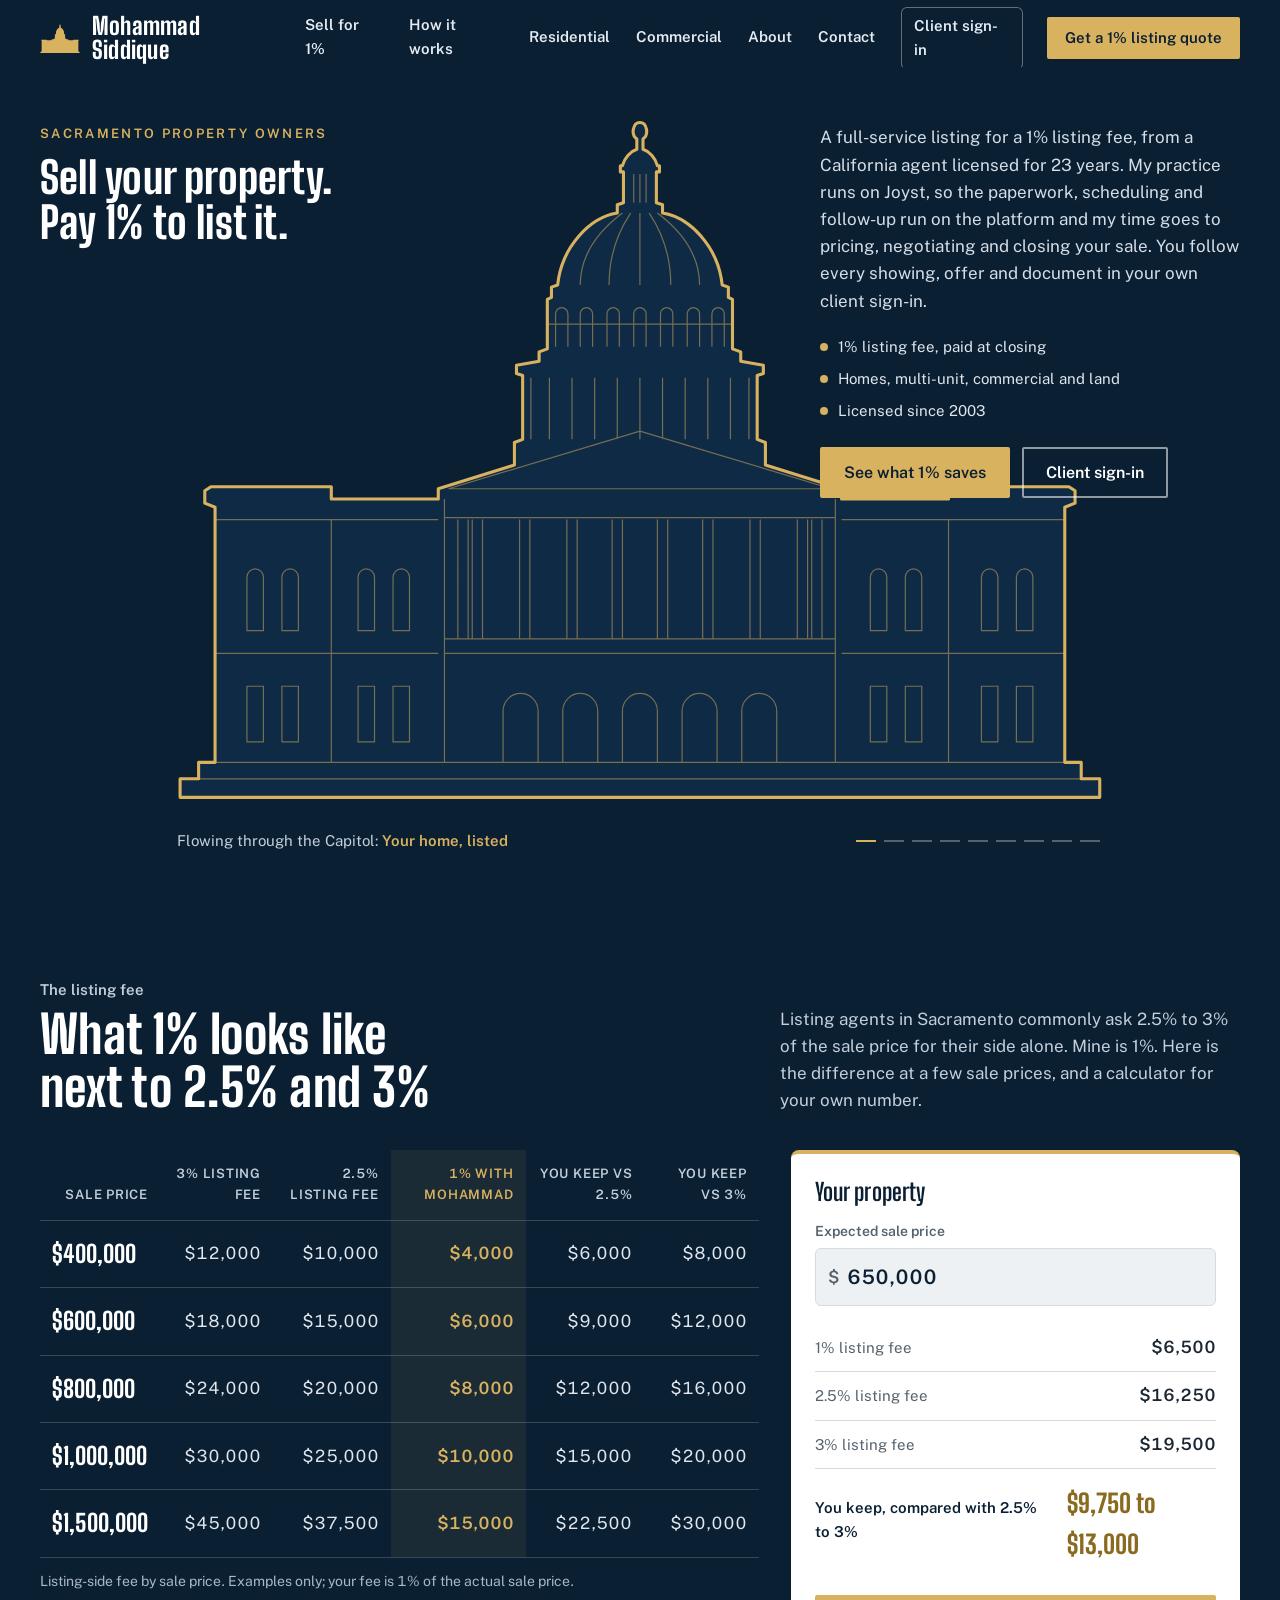
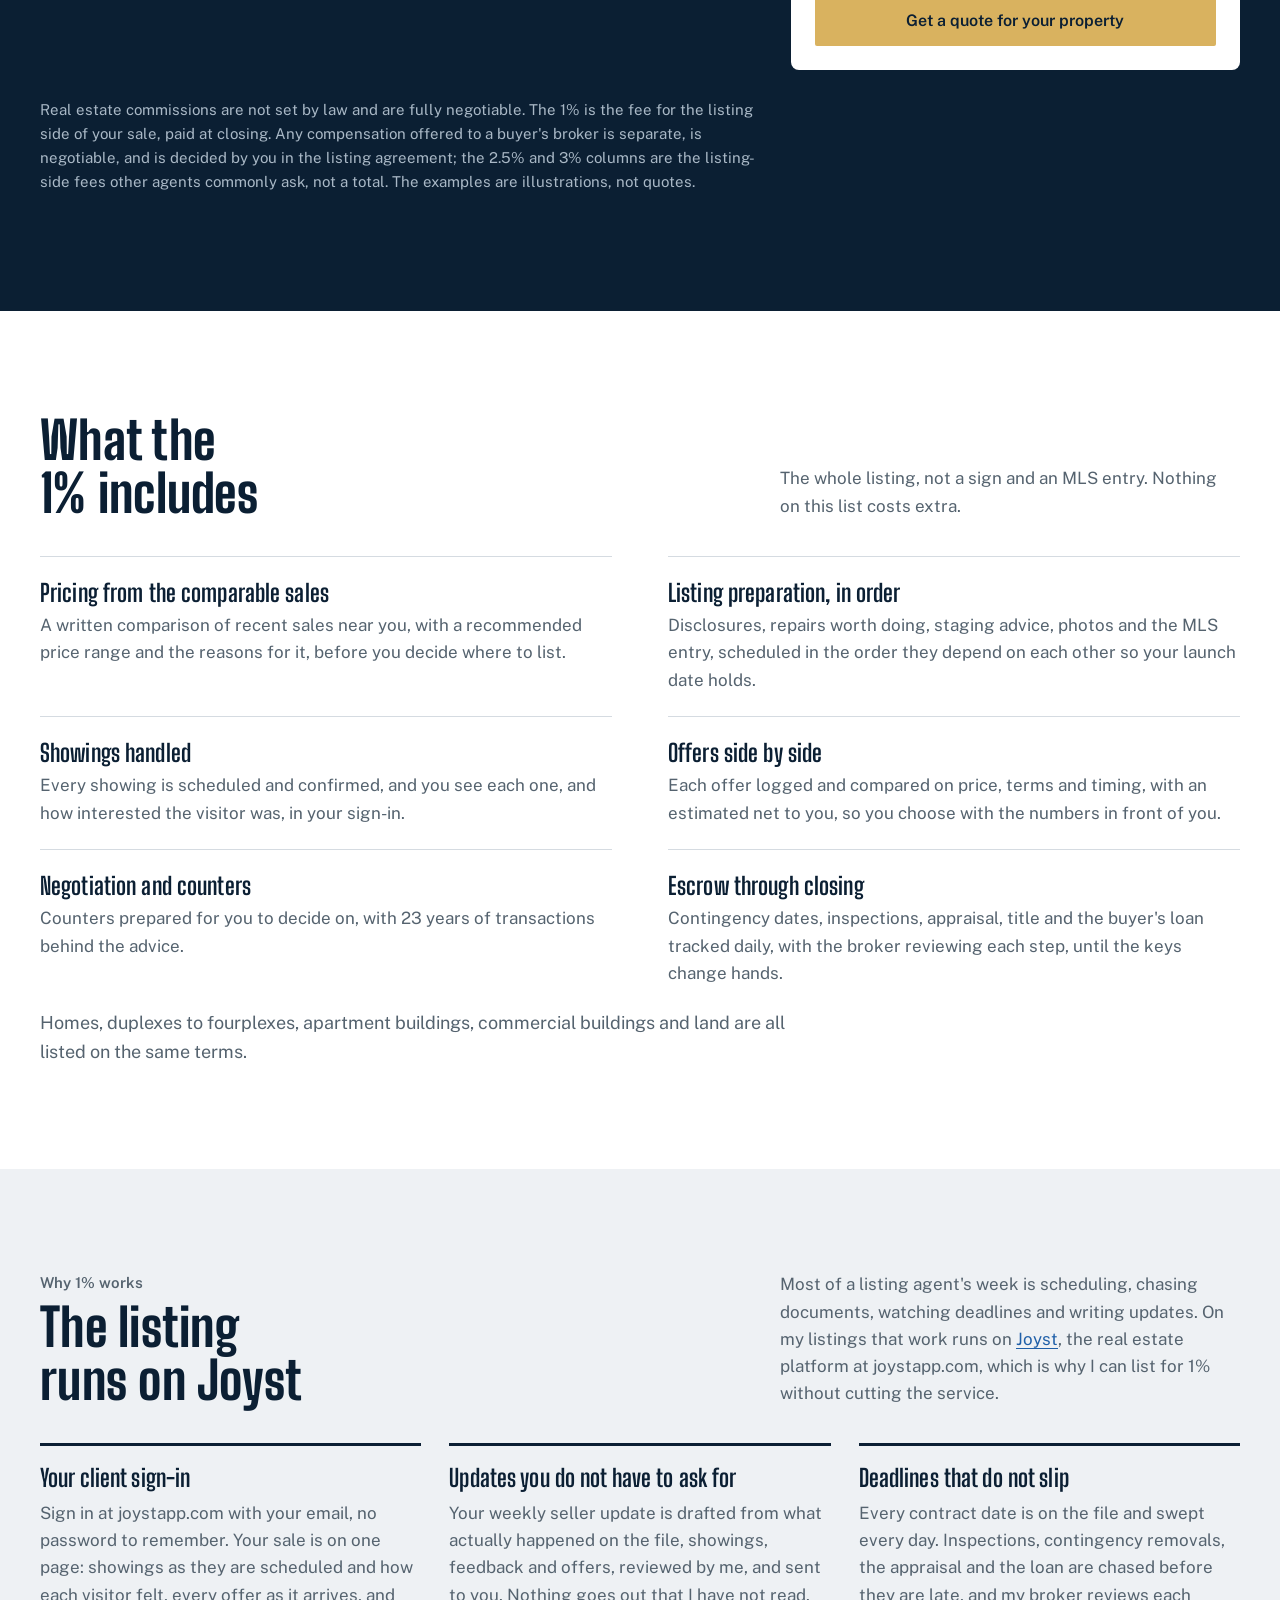
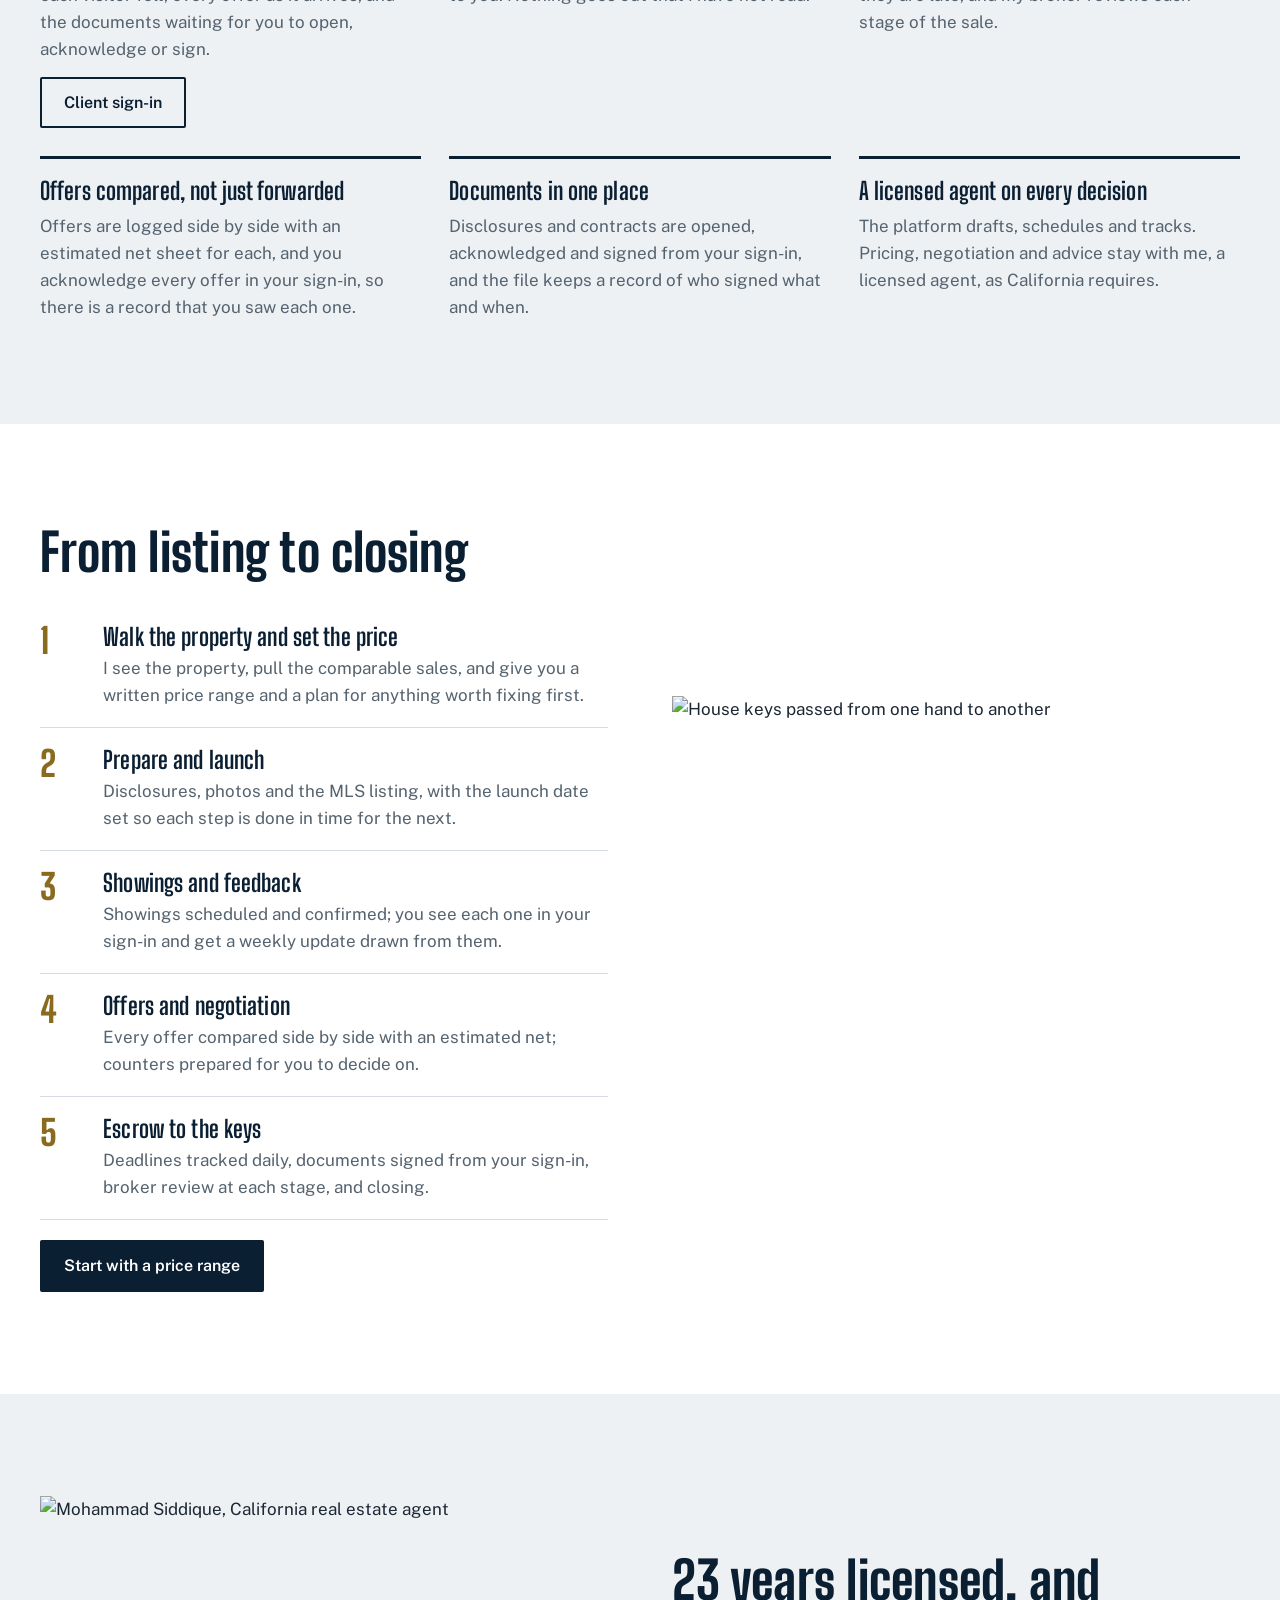
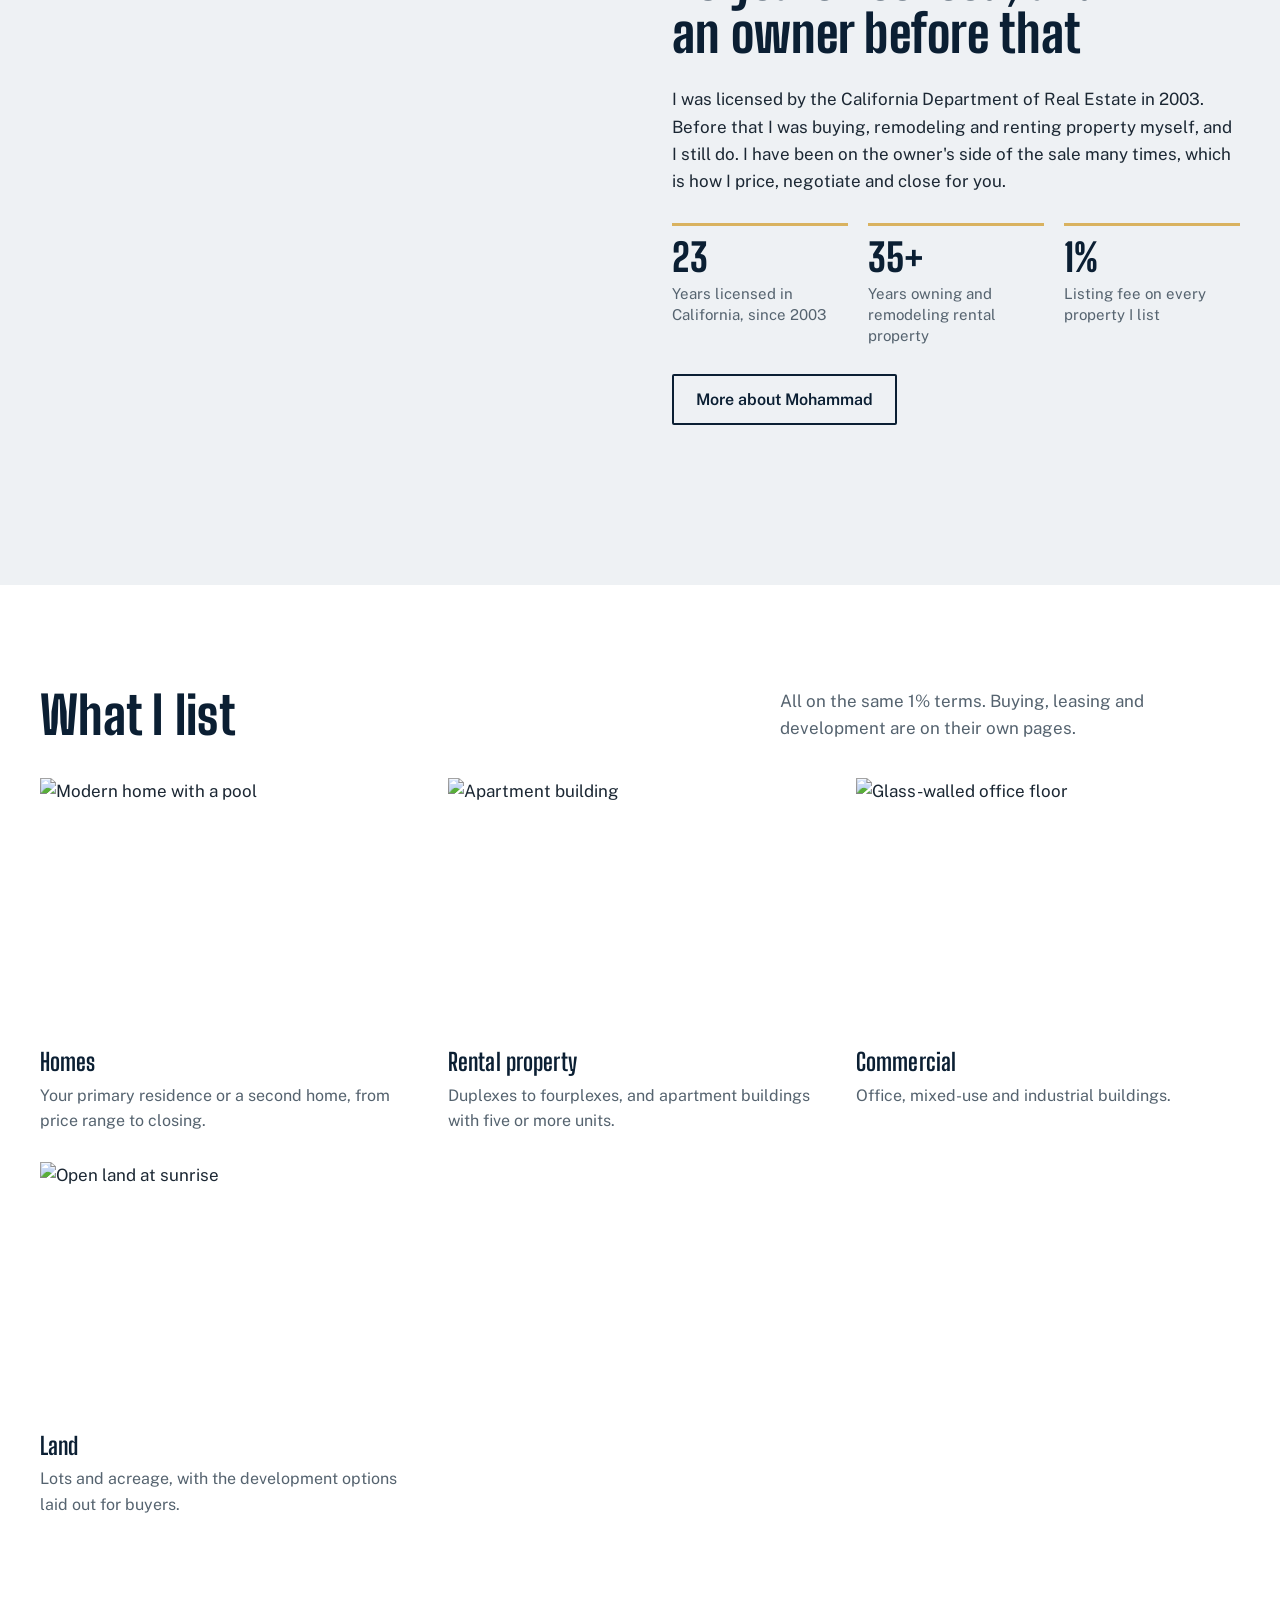
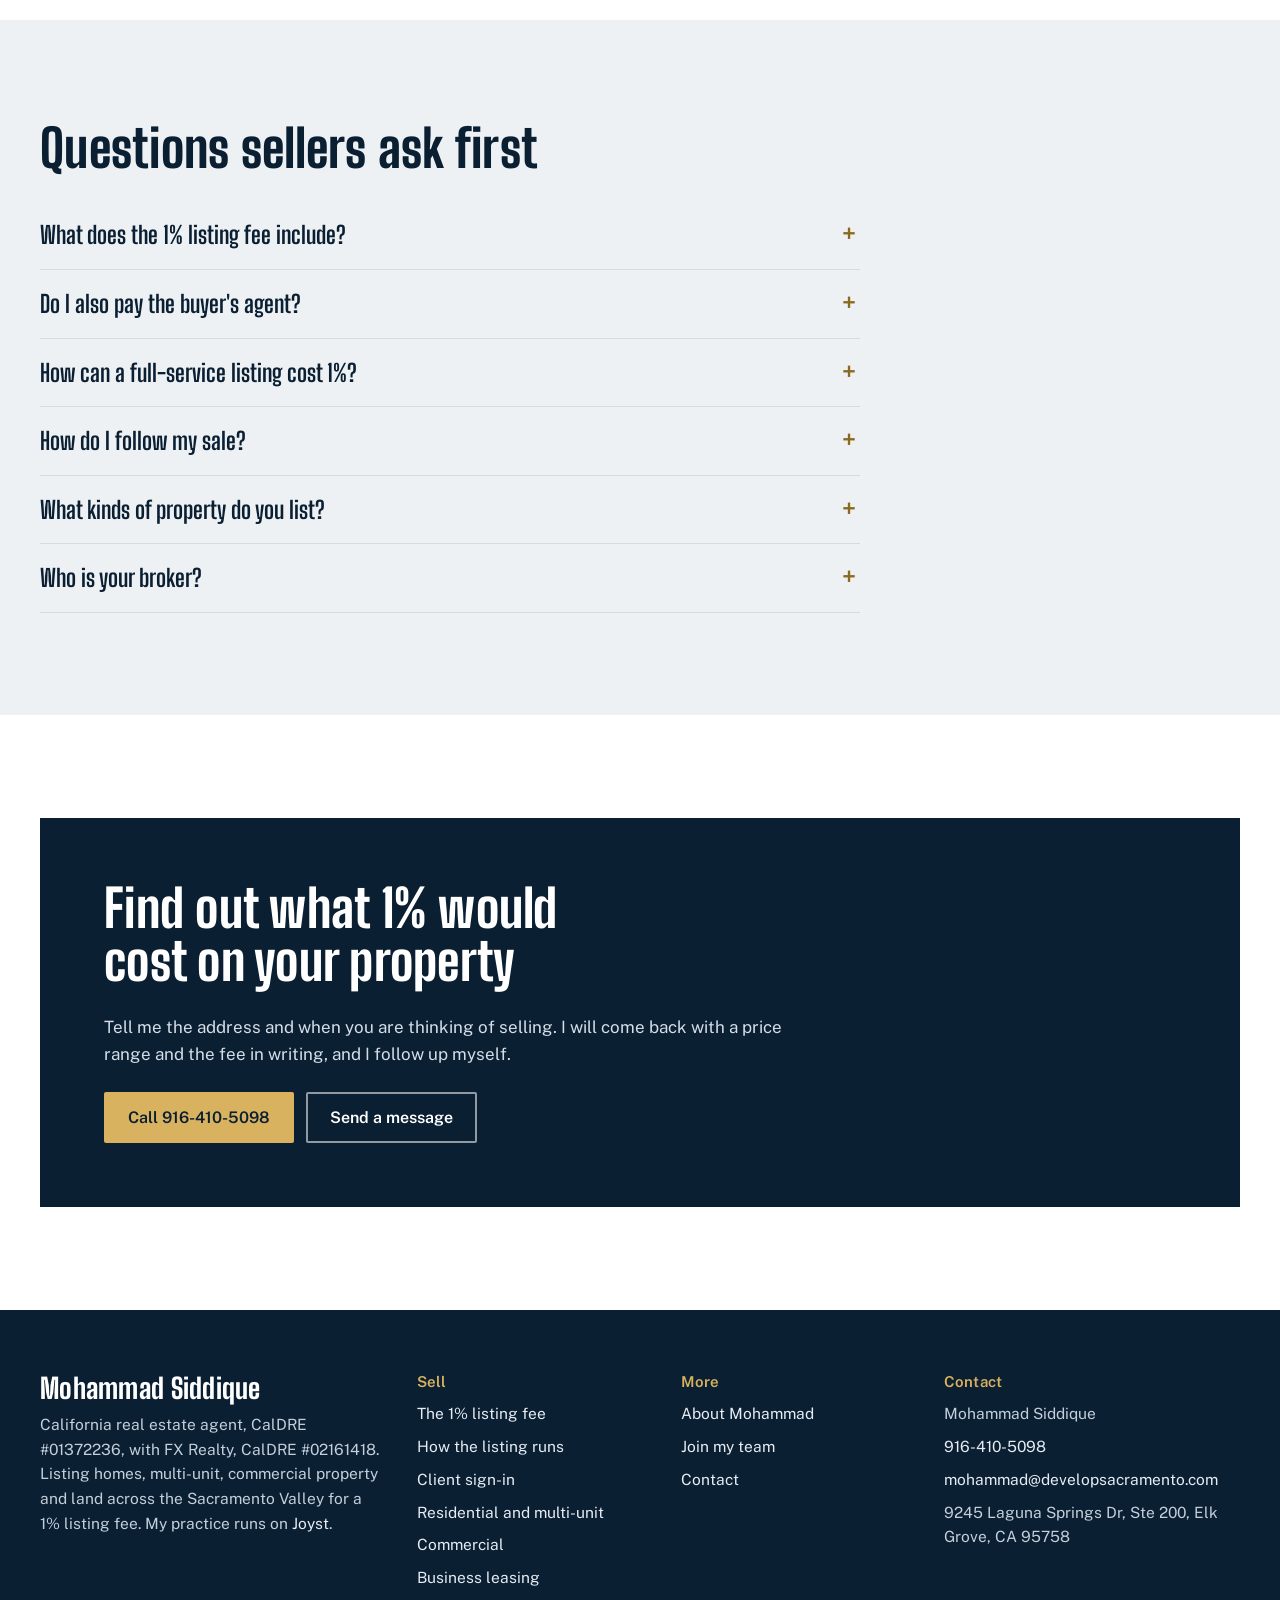
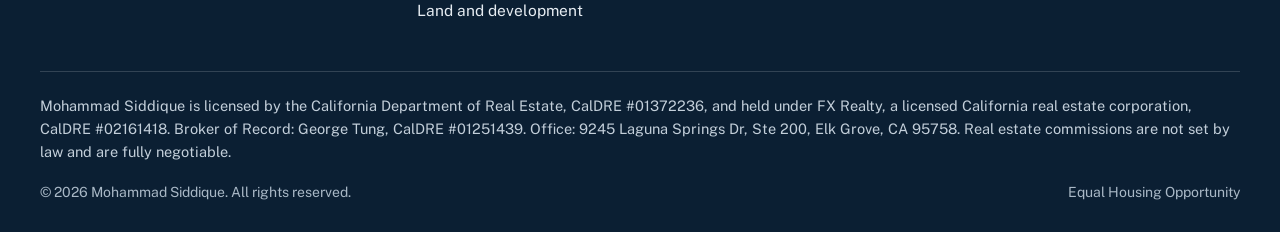
==== commit ff19f2b3: "Home page for property owners: the 1% listing fee, Joyst and the client sign-in developsacramento.co" ====
--- a/index.html
+++ b/index.html
@@ -3,14 +3,14 @@
 <head>
 <meta charset="UTF-8">
 <meta name="viewport" content="width=device-width, initial-scale=1.0">
-<title>Sacramento Homes, Investment Property &amp; Land | Mohammad Siddique</title>
-<meta name="description" content="Buy, sell, or invest in Sacramento real estate with agent Mohammad Siddique, CalDRE #01372236, FX Realty. Homes, rental property, commercial buildings, leasing, and land.">
+<title>Sell Your Sacramento Property for a 1% Listing Fee | Mohammad Siddique</title>
+<meta name="description" content="List your Sacramento home, rental, commercial building or land for a 1% listing fee with Mohammad Siddique, CalDRE #01372236, FX Realty: 23 years licensed, full service, and a client portal that shows your sale as it happens.">
 <link rel="canonical" href="https://developsacramento.com/">
 <meta name="theme-color" content="#0b1f33">
 <meta property="og:type" content="website">
 <meta property="og:site_name" content="Mohammad Siddique">
-<meta property="og:title" content="Sacramento Homes, Investment Property &amp; Land | Mohammad Siddique">
-<meta property="og:description" content="Buy, sell, or invest in Sacramento real estate with agent Mohammad Siddique, CalDRE #01372236, FX Realty. Homes, rental property, commercial buildings, leasing, and land.">
+<meta property="og:title" content="Sell Your Sacramento Property for a 1% Listing Fee | Mohammad Siddique">
+<meta property="og:description" content="List your Sacramento home, rental, commercial building or land for a 1% listing fee with Mohammad Siddique, CalDRE #01372236, FX Realty: 23 years licensed, full service, and a client portal that shows your sale as it happens.">
 <meta property="og:url" content="https://developsacramento.com/">
 <meta property="og:image" content="https://developsacramento.com/assets/share-card.jpg">
 <meta property="og:image:width" content="1200">
@@ -21,7 +21,7 @@
 <link rel="preconnect" href="https://fonts.gstatic.com" crossorigin>
 <link rel="stylesheet" href="https://fonts.googleapis.com/css2?family=Big+Shoulders+Display:wght@700;800&family=Public+Sans:wght@400;600&display=swap">
 <link rel="stylesheet" href="css/style.css">
-<script type="application/ld+json">[{"@context": "https://schema.org", "@type": "RealEstateAgent", "@id": "https://developsacramento.com/#agent", "name": "Mohammad Siddique", "url": "https://developsacramento.com/", "image": "https://developsacramento.com/assets/photos/mohammad-siddique.webp", "telephone": "+1-916-410-5098", "email": "mohammad@developsacramento.com", "description": "California real estate agent, CalDRE #01372236, with FX Realty. Homes, multi-unit, commercial property, business leasing, and land in the Sacramento Valley and Bay Area.", "address": {"@type": "PostalAddress", "streetAddress": "9245 Laguna Springs Dr, Ste 200", "addressLocality": "Elk Grove", "addressRegion": "CA", "postalCode": "95758", "addressCountry": "US"}, "areaServed": [{"@type": "City", "name": "Sacramento"}, {"@type": "City", "name": "Elk Grove"}, {"@type": "AdministrativeArea", "name": "Sacramento Valley"}, {"@type": "AdministrativeArea", "name": "San Francisco Bay Area"}], "knowsAbout": ["Residential real estate", "Investment property", "Multi-unit residential property", "Commercial real estate", "Restaurant and retail leasing", "Land acquisition", "Commercial development", "1031 exchange planning"], "identifier": {"@type": "PropertyValue", "name": "California DRE license", "value": "01372236"}, "parentOrganization": {"@type": "RealEstateAgent", "name": "FX Realty", "identifier": {"@type": "PropertyValue", "name": "California DRE license", "value": "02161418"}}}, {"@context": "https://schema.org", "@type": "WebSite", "name": "Mohammad Siddique", "url": "https://developsacramento.com/"}, {"@context": "https://schema.org", "@type": "FAQPage", "mainEntity": [{"@type": "Question", "name": "Where do you work?", "acceptedAnswer": {"@type": "Answer", "text": "Across the Sacramento Valley, including Sacramento and Elk Grove, and in the Bay Area. If you are not sure whether your property is in range, call and ask."}}, {"@type": "Question", "name": "What kinds of property do you handle?", "acceptedAnswer": {"@type": "Answer", "text": "Single-family homes, duplexes to fourplexes, apartment buildings with five or more units, mixed-use and commercial buildings, restaurant and retail leases, and vacant land for development."}}, {"@type": "Question", "name": "Can you help me buy my first investment property?", "acceptedAnswer": {"@type": "Answer", "text": "Yes. I have owned and remodeled rental property for more than 35 years, so we can look at a property the way an owner would: what it rents for, what it needs, and what it costs to hold."}}, {"@type": "Question", "name": "Do you work with 1031 exchanges?", "acceptedAnswer": {"@type": "Answer", "text": "I help investors plan a sale and the replacement purchase around an exchange, and I have used exchanges on my own properties. The exchange itself runs through a qualified intermediary, and your tax advisor should confirm how the rules apply to you."}}, {"@type": "Question", "name": "Who is your broker?", "acceptedAnswer": {"@type": "Answer", "text": "My license, CalDRE #01372236, is held under FX Realty, a licensed California real estate corporation, CalDRE #02161418. The broker of record is George Tung, CalDRE #01251439."}}, {"@type": "Question", "name": "How do I get started?", "acceptedAnswer": {"@type": "Answer", "text": "Call 916-410-5098 or send a message from the contact page. Tell me what you want to buy, sell or lease, and I will follow up myself."}}]}]</script>
+<script type="application/ld+json">[{"@context": "https://schema.org", "@type": "RealEstateAgent", "@id": "https://developsacramento.com/#agent", "name": "Mohammad Siddique", "url": "https://developsacramento.com/", "image": "https://developsacramento.com/assets/photos/mohammad-siddique.webp", "telephone": "+1-916-410-5098", "email": "mohammad@developsacramento.com", "description": "California real estate agent, CalDRE #01372236, with FX Realty, licensed since 2003. Lists homes, multi-unit, commercial property and land in the Sacramento Valley for a 1% listing fee, with a client portal that shows sellers their showings, offers and documents.", "address": {"@type": "PostalAddress", "streetAddress": "9245 Laguna Springs Dr, Ste 200", "addressLocality": "Elk Grove", "addressRegion": "CA", "postalCode": "95758", "addressCountry": "US"}, "areaServed": [{"@type": "City", "name": "Sacramento"}, {"@type": "City", "name": "Elk Grove"}, {"@type": "AdministrativeArea", "name": "Sacramento Valley"}, {"@type": "AdministrativeArea", "name": "San Francisco Bay Area"}], "knowsAbout": ["Residential real estate", "Investment property", "Multi-unit residential property", "Commercial real estate", "Restaurant and retail leasing", "Land acquisition", "Commercial development", "1031 exchange planning"], "identifier": {"@type": "PropertyValue", "name": "California DRE license", "value": "01372236"}, "parentOrganization": {"@type": "RealEstateAgent", "name": "FX Realty", "identifier": {"@type": "PropertyValue", "name": "California DRE license", "value": "02161418"}}}, {"@context": "https://schema.org", "@type": "WebSite", "name": "Mohammad Siddique", "url": "https://developsacramento.com/"}, {"@context": "https://schema.org", "@type": "FAQPage", "mainEntity": [{"@type": "Question", "name": "What does the 1% listing fee include?", "acceptedAnswer": {"@type": "Answer", "text": "Full service: pricing from comparable sales, the MLS listing, photos and marketing, showings, offers compared side by side, negotiation, and escrow managed through closing. It is the fee for my side of the sale, paid at closing."}}, {"@type": "Question", "name": "Do I also pay the buyer's agent?", "acceptedAnswer": {"@type": "Answer", "text": "That is separate and entirely your decision. Any compensation to a buyer's broker is negotiable and set by you in the listing agreement; we go through the options before your property goes on the market. The 1% covers the listing side only."}}, {"@type": "Question", "name": "How can a full-service listing cost 1%?", "acceptedAnswer": {"@type": "Answer", "text": "My practice runs on Joyst, the platform at joystapp.com. It handles the scheduling, document chasing, deadline tracking and update drafting that fill most of a listing agent's week, so my time goes to pricing, negotiating and closing your sale. Real estate commissions are not set by law and are fully negotiable."}}, {"@type": "Question", "name": "How do I follow my sale?", "acceptedAnswer": {"@type": "Answer", "text": "Through your client sign-in at joystapp.com. You see showings as they are scheduled and how interested each visitor was, every offer as it comes in, and the documents waiting for you to open, acknowledge or sign."}}, {"@type": "Question", "name": "What kinds of property do you list?", "acceptedAnswer": {"@type": "Answer", "text": "Single-family homes, duplexes to fourplexes, apartment buildings, mixed-use and commercial buildings, and vacant land, across the Sacramento Valley including Sacramento and Elk Grove."}}, {"@type": "Question", "name": "Who is your broker?", "acceptedAnswer": {"@type": "Answer", "text": "My license, CalDRE #01372236, is held under FX Realty, a licensed California real estate corporation, CalDRE #02161418. The broker of record is George Tung, CalDRE #01251439."}}]}]</script>
 </head>
 <body>
 
@@ -35,15 +35,16 @@
       </span>
     </a>
     <nav class="main-nav" id="main-nav" aria-label="Main">
+      <a href="index.html#one-percent">Sell for 1%</a>
+      <a href="index.html#joyst">How it works</a>
       <a href="residential.html" data-page="residential.html">Residential</a>
       <a href="commercial.html" data-page="commercial.html">Commercial</a>
-      <a href="business-leases.html" data-page="business-leases.html">Leasing</a>
-      <a href="commercial-construction.html" data-page="commercial-construction.html">Development</a>
       <a href="about.html" data-page="about.html">About</a>
       <a href="contact.html" data-page="contact.html">Contact</a>
+      <a href="https://joystapp.com/client/login" class="nav-portal">Client sign-in</a>
     </nav>
     <div class="nav-cta">
-      <a href="tel:+19164105098" class="btn btn-gold">Call 916-410-5098</a>
+      <a href="contact.html" class="btn btn-gold">Get a 1% listing quote</a>
       <button class="nav-toggle" aria-label="Menu" aria-controls="main-nav" aria-expanded="false"><span></span><span></span><span></span></button>
     </div>
   </div>
@@ -55,9 +56,10 @@
   <div class="container">
     <div class="hero-inner">
       <div class="hero-head">
-        <h1>Sacramento real estate for homeowners and investors</h1>
-      </div>
-      <div class="capitol-stage" data-photos='[&quot;assets/photos/home-with-porch.webp&quot;, &quot;assets/photos/house-keys-handover.webp&quot;, &quot;assets/photos/commercial-towers.webp&quot;, &quot;assets/photos/handshake-new-home.webp&quot;, &quot;assets/photos/apartment-building.webp&quot;, &quot;assets/photos/land-at-sunrise.webp&quot;, &quot;assets/photos/signing-purchase-contract.webp&quot;, &quot;assets/photos/new-owners-moving-in.webp&quot;, &quot;assets/photos/construction-site.webp&quot;, &quot;assets/photos/restaurant-space.webp&quot;]' data-labels='[&quot;Homes&quot;, &quot;Keys handed over&quot;, &quot;Commercial property&quot;, &quot;A deal agreed&quot;, &quot;Multi-unit and apartments&quot;, &quot;Land&quot;, &quot;Contracts signed&quot;, &quot;Moving in&quot;, &quot;Development&quot;, &quot;Restaurant and retail leasing&quot;]'>
+        <p class="hero-eyebrow">Sacramento property owners</p>
+        <h1>Sell your property. Pay 1% to list it.</h1>
+      </div>
+      <div class="capitol-stage" data-photos='[&quot;assets/photos/home-with-porch.webp&quot;, &quot;assets/photos/signing-purchase-contract.webp&quot;, &quot;assets/photos/house-keys-handover.webp&quot;, &quot;assets/photos/modern-home.webp&quot;, &quot;assets/photos/apartment-building.webp&quot;, &quot;assets/photos/handshake-new-home.webp&quot;, &quot;assets/photos/commercial-towers.webp&quot;, &quot;assets/photos/land-at-sunrise.webp&quot;, &quot;assets/photos/new-owners-moving-in.webp&quot;]' data-labels='[&quot;Your home, listed&quot;, &quot;Offers signed&quot;, &quot;Keys handed over&quot;, &quot;Homes&quot;, &quot;Multi-unit&quot;, &quot;A deal agreed&quot;, &quot;Commercial property&quot;, &quot;Land&quot;, &quot;Sold and moved&quot;]'>
         <div class="capitol-art">
           <svg class="capitol" viewBox="0 0 900 690" role="img" aria-labelledby="cap-title">
             <title id="cap-title">Line drawing of the California State Capitol. Photos of homes, commercial buildings, land, and closings flow through it.</title>
@@ -69,138 +71,193 @@
           <svg class="capitol cap-top" viewBox="0 0 900 690" aria-hidden="true"><path class="cap-outline" pathLength="1" d="M450.0 18.0 C457.0 18.0 459.0 30.0 453.0 34.0 L453.0 44.0 C459.0 46.0 465.0 52.0 467.0 60.0 L469.0 60.0 L469.0 66.0 L466.0 66.0 L466.0 96.0 L472.0 98.0 L472.0 106.0 C498.0 110.0 526.0 138.0 530.0 176.0 L536.0 178.0 L536.0 188.0 L540.0 190.0 L540.0 238.0 L548.0 241.0 L548.0 250.0 L570.0 254.0 L570.0 262.0 L564.0 264.0 L564.0 326.0 L572.0 329.0 L572.0 338.0 L572.0 351.0 L646.0 374.0 L646.0 384.0 L750.0 384.0 L750.0 372.0 L867.0 372.0 L873.0 376.0 L873.0 388.0 L863.0 392.0 L863.0 640.0 L879.0 640.0 L879.0 656.0 L897.0 656.0 L897.0 674.0 L3.0 674.0 L3.0 656.0 L21.0 656.0 L21.0 640.0 L37.0 640.0 L37.0 392.0 L27.0 388.0 L27.0 376.0 L33.0 372.0 L150.0 372.0 L150.0 384.0 L254.0 384.0 L254.0 374.0 L328.0 351.0 L328.0 338.0 L328.0 329.0 L336.0 326.0 L336.0 264.0 L330.0 262.0 L330.0 254.0 L352.0 250.0 L352.0 241.0 L360.0 238.0 L360.0 190.0 L364.0 188.0 L364.0 178.0 L370.0 176.0 C374.0 138.0 402.0 110.0 428.0 106.0 L428.0 98.0 L434.0 96.0 L434.0 66.0 L431.0 66.0 L431.0 60.0 L433.0 60.0 C435.0 52.0 441.0 46.0 447.0 44.0 L447.0 34.0 C441.0 30.0 443.0 18.0 450.0 18.0 Z"/></svg>
         </div>
         <div class="hero-caption">
-          <span>Flowing through the Capitol: <strong id="cap-label" aria-live="polite">Homes</strong></span>
-          <span class="hero-dots" id="cap-dots"><button type="button" aria-label="Show: Homes" aria-current="true"></button><button type="button" aria-label="Show: Keys handed over"></button><button type="button" aria-label="Show: Commercial property"></button><button type="button" aria-label="Show: A deal agreed"></button><button type="button" aria-label="Show: Multi-unit and apartments"></button><button type="button" aria-label="Show: Land"></button><button type="button" aria-label="Show: Contracts signed"></button><button type="button" aria-label="Show: Moving in"></button><button type="button" aria-label="Show: Development"></button><button type="button" aria-label="Show: Restaurant and retail leasing"></button></span>
+          <span>Flowing through the Capitol: <strong id="cap-label" aria-live="polite">Your home, listed</strong></span>
+          <span class="hero-dots" id="cap-dots"><button type="button" aria-label="Show: Your home, listed" aria-current="true"></button><button type="button" aria-label="Show: Offers signed"></button><button type="button" aria-label="Show: Keys handed over"></button><button type="button" aria-label="Show: Homes"></button><button type="button" aria-label="Show: Multi-unit"></button><button type="button" aria-label="Show: A deal agreed"></button><button type="button" aria-label="Show: Commercial property"></button><button type="button" aria-label="Show: Land"></button><button type="button" aria-label="Show: Sold and moved"></button></span>
         </div>
       </div>
       <div class="hero-side">
-        <p class="lede">I'm a California real estate agent, licensed since 2003, and I have owned and remodeled rental property for more than 35 years. I represent buyers, sellers, and investors across the Sacramento Valley and Bay Area.</p>
+        <p class="lede">A full-service listing for a 1% listing fee, from a California agent licensed for 23 years. My practice runs on Joyst, so the paperwork, scheduling and follow-up run on the platform and my time goes to pricing, negotiating and closing your sale. You follow every showing, offer and document in your own client sign-in.</p>
+        <ul class="hero-points">
+          <li>1% listing fee, paid at closing</li>
+          <li>Homes, multi-unit, commercial and land</li>
+          <li>Licensed since 2003</li>
+        </ul>
         <div class="btn-row">
-          <a href="tel:+19164105098" class="btn btn-gold">Call 916-410-5098</a>
-          <a href="contact.html" class="btn btn-outline-white">Send a message</a>
+          <a href="#one-percent" class="btn btn-gold">See what 1% saves</a>
+          <a href="https://joystapp.com/client/login" class="btn btn-outline-white">Client sign-in</a>
         </div>
       </div>
     </div>
   </div>
 </section>
 
+<section class="section section-dark" id="one-percent">
+  <div class="container">
+    <div class="section-head">
+      <div><p class="eyebrow">The listing fee</p>
+      <h2>What 1% looks like next to 2.5% and 3%</h2></div>
+      <p>Listing agents in Sacramento commonly ask 2.5% to 3% of the sale price for their side alone. Mine is 1%. Here is the difference at a few sale prices, and a calculator for your own number.</p>
+    </div>
+    <div class="fee-compare">
+      <table class="fee-table">
+        <caption>Listing-side fee by sale price. Examples only; your fee is 1% of the actual sale price.</caption>
+        <thead>
+          <tr><th scope="col">Sale price</th><th scope="col" class="fee-other">3% listing fee</th><th scope="col" class="fee-other">2.5% listing fee</th><th scope="col" class="fee-mine">1% with Mohammad</th><th scope="col">You keep vs 2.5%</th><th scope="col">You keep vs 3%</th></tr>
+        </thead>
+        <tbody>
+          <tr><th scope="row">$400,000</th><td class="fee-other">$12,000</td><td class="fee-other">$10,000</td><td class="fee-mine">$4,000</td><td>$6,000</td><td>$8,000</td></tr>
+          <tr><th scope="row">$600,000</th><td class="fee-other">$18,000</td><td class="fee-other">$15,000</td><td class="fee-mine">$6,000</td><td>$9,000</td><td>$12,000</td></tr>
+          <tr><th scope="row">$800,000</th><td class="fee-other">$24,000</td><td class="fee-other">$20,000</td><td class="fee-mine">$8,000</td><td>$12,000</td><td>$16,000</td></tr>
+          <tr><th scope="row">$1,000,000</th><td class="fee-other">$30,000</td><td class="fee-other">$25,000</td><td class="fee-mine">$10,000</td><td>$15,000</td><td>$20,000</td></tr>
+          <tr><th scope="row">$1,500,000</th><td class="fee-other">$45,000</td><td class="fee-other">$37,500</td><td class="fee-mine">$15,000</td><td>$22,500</td><td>$30,000</td></tr>
+        </tbody>
+      </table>
+      <form class="fee-calc" id="fee-calc" aria-labelledby="fee-calc-title">
+        <h3 id="fee-calc-title">Your property</h3>
+        <label for="fee-price">Expected sale price</label>
+        <div class="fee-input"><span aria-hidden="true">$</span><input type="text" inputmode="numeric" id="fee-price" name="price" value="650,000" autocomplete="off"></div>
+        <dl class="fee-out">
+          <div><dt>1% listing fee</dt><dd id="fee-one">$6,500</dd></div>
+          <div><dt>2.5% listing fee</dt><dd id="fee-two">$16,250</dd></div>
+          <div><dt>3% listing fee</dt><dd id="fee-three">$19,500</dd></div>
+          <div class="fee-keep"><dt>You keep, compared with 2.5% to 3%</dt><dd id="fee-save">$9,750 to $13,000</dd></div>
+        </dl>
+        <a href="contact.html" class="btn btn-gold btn-block">Get a quote for your property</a>
+      </form>
+    </div>
+    <p class="fineprint">Real estate commissions are not set by law and are fully negotiable. The 1% is the fee for the listing side of your sale, paid at closing. Any compensation offered to a buyer's broker is separate, is negotiable, and is decided by you in the listing agreement; the 2.5% and 3% columns are the listing-side fees other agents commonly ask, not a total. The examples are illustrations, not quotes.</p>
+  </div>
+</section>
+
+<section class="section" id="included">
+  <div class="container">
+    <div class="section-head">
+      <h2>What the 1% includes</h2>
+      <p>The whole listing, not a sign and an MLS entry. Nothing on this list costs extra.</p>
+    </div>
+    <ul class="reasons reasons-light">
+        <li><h3>Pricing from the comparable sales</h3><p>A written comparison of recent sales near you, with a recommended price range and the reasons for it, before you decide where to list.</p></li>
+        <li><h3>Listing preparation, in order</h3><p>Disclosures, repairs worth doing, staging advice, photos and the MLS entry, scheduled in the order they depend on each other so your launch date holds.</p></li>
+        <li><h3>Showings handled</h3><p>Every showing is scheduled and confirmed, and you see each one, and how interested the visitor was, in your sign-in.</p></li>
+        <li><h3>Offers side by side</h3><p>Each offer logged and compared on price, terms and timing, with an estimated net to you, so you choose with the numbers in front of you.</p></li>
+        <li><h3>Negotiation and counters</h3><p>Counters prepared for you to decide on, with 23 years of transactions behind the advice.</p></li>
+        <li><h3>Escrow through closing</h3><p>Contingency dates, inspections, appraisal, title and the buyer's loan tracked daily, with the broker reviewing each step, until the keys change hands.</p></li>
+    </ul>
+    <p class="section-intro">Homes, duplexes to fourplexes, apartment buildings, commercial buildings and land are all listed on the same terms.</p>
+  </div>
+</section>
+
+<section class="section section-alt" id="joyst">
+  <div class="container">
+    <div class="section-head">
+      <div><p class="eyebrow">Why 1% works</p>
+      <h2>The listing runs on Joyst</h2></div>
+      <p>Most of a listing agent's week is scheduling, chasing documents, watching deadlines and writing updates. On my listings that work runs on <a href="https://joystapp.com">Joyst</a>, the real estate platform at joystapp.com, which is why I can list for 1% without cutting the service.</p>
+    </div>
+    <div class="grid grid-3 joyst-grid">
+      <div class="card">
+        <h3>Your client sign-in</h3>
+        <p>Sign in at joystapp.com with your email, no password to remember. Your sale is on one page: showings as they are scheduled and how each visitor felt, every offer as it arrives, and the documents waiting for you to open, acknowledge or sign.</p>
+        <a href="https://joystapp.com/client/login" class="btn btn-ghost">Client sign-in</a>
+      </div>
+      <div class="card">
+        <h3>Updates you do not have to ask for</h3>
+        <p>Your weekly seller update is drafted from what actually happened on the file, showings, feedback and offers, reviewed by me, and sent to you. Nothing goes out that I have not read.</p>
+      </div>
+      <div class="card">
+        <h3>Deadlines that do not slip</h3>
+        <p>Every contract date is on the file and swept every day. Inspections, contingency removals, the appraisal and the loan are chased before they are late, and my broker reviews each stage of the sale.</p>
+      </div>
+      <div class="card">
+        <h3>Offers compared, not just forwarded</h3>
+        <p>Offers are logged side by side with an estimated net sheet for each, and you acknowledge every offer in your sign-in, so there is a record that you saw each one.</p>
+      </div>
+      <div class="card">
+        <h3>Documents in one place</h3>
+        <p>Disclosures and contracts are opened, acknowledged and signed from your sign-in, and the file keeps a record of who signed what and when.</p>
+      </div>
+      <div class="card">
+        <h3>A licensed agent on every decision</h3>
+        <p>The platform drafts, schedules and tracks. Pricing, negotiation and advice stay with me, a licensed agent, as California requires.</p>
+      </div>
+    </div>
+  </div>
+</section>
+
+<section class="section" id="selling">
+  <div class="container split">
+    <div>
+      <h2>From listing to closing</h2>
+      <ol class="steps">
+          <li><h3>Walk the property and set the price</h3><p>I see the property, pull the comparable sales, and give you a written price range and a plan for anything worth fixing first.</p></li>
+          <li><h3>Prepare and launch</h3><p>Disclosures, photos and the MLS listing, with the launch date set so each step is done in time for the next.</p></li>
+          <li><h3>Showings and feedback</h3><p>Showings scheduled and confirmed; you see each one in your sign-in and get a weekly update drawn from them.</p></li>
+          <li><h3>Offers and negotiation</h3><p>Every offer compared side by side with an estimated net; counters prepared for you to decide on.</p></li>
+          <li><h3>Escrow to the keys</h3><p>Deadlines tracked daily, documents signed from your sign-in, broker review at each stage, and closing.</p></li>
+      </ol>
+      <a href="contact.html" class="btn btn-primary" style="margin-top:20px;">Start with a price range</a>
+    </div>
+    <img src="assets/photos/keys-in-hand.webp" alt="House keys passed from one hand to another" width="1100" height="733" loading="lazy" decoding="async">
+  </div>
+</section>
+
+<section class="section section-alt" id="about">
+  <div class="container split">
+    <img src="assets/photos/mohammad-siddique.webp" alt="Mohammad Siddique, California real estate agent" width="640" height="959" loading="lazy" decoding="async" class="portrait">
+    <div>
+      <h2>23 years licensed, and an owner before that</h2>
+      <p>I was licensed by the California Department of Real Estate in 2003. Before that I was buying, remodeling and renting property myself, and I still do. I have been on the owner's side of the sale many times, which is how I price, negotiate and close for you.</p>
+      <dl class="facts">
+        <div><dt>23</dt><dd>Years licensed in California, since 2003</dd></div>
+        <div><dt>35+</dt><dd>Years owning and remodeling rental property</dd></div>
+        <div><dt>1%</dt><dd>Listing fee on every property I list</dd></div>
+      </dl>
+      <a href="about.html" class="btn btn-ghost">More about Mohammad</a>
+    </div>
+  </div>
+</section>
+
 <section class="section" id="property">
   <div class="container">
     <div class="section-head">
-      <h2>What I buy, sell, and lease</h2>
-      <p>One agent across residential, commercial, and land, so the advice does not change when your plans do.</p>
+      <h2>What I list</h2>
+      <p>All on the same 1% terms. Buying, leasing and development are on their own pages.</p>
     </div>
     <ul class="type-grid">
       <li class="type-tile"><a href="residential.html">
         <img src="assets/photos/modern-home-pool.webp" alt="Modern home with a pool" width="900" height="597" loading="lazy" decoding="async">
         <h3>Homes</h3>
-        <p>Buying or selling a primary residence, from search to closing.</p>
+        <p>Your primary residence or a second home, from price range to closing.</p>
       </a></li>
       <li class="type-tile"><a href="residential.html">
         <img src="assets/photos/apartment-building.webp" alt="Apartment building" width="900" height="1200" loading="lazy" decoding="async">
-        <h3>Multi-unit</h3>
+        <h3>Rental property</h3>
         <p>Duplexes to fourplexes, and apartment buildings with five or more units.</p>
       </a></li>
       <li class="type-tile"><a href="commercial.html">
         <img src="assets/photos/office-interior.webp" alt="Glass-walled office floor" width="900" height="601" loading="lazy" decoding="async">
         <h3>Commercial</h3>
-        <p>Office, mixed-use, and industrial buildings to buy, sell, or lease.</p>
-      </a></li>
-      <li class="type-tile"><a href="business-leases.html">
-        <img src="assets/photos/retail-storefront.webp" alt="Retail shop interior" width="900" height="600" loading="lazy" decoding="async">
-        <h3>Business leasing</h3>
-        <p>Restaurant and retail space for tenants and for landlords.</p>
+        <p>Office, mixed-use and industrial buildings.</p>
       </a></li>
       <li class="type-tile"><a href="commercial-construction.html">
         <img src="assets/photos/land-at-sunrise.webp" alt="Open land at sunrise" width="900" height="506" loading="lazy" decoding="async">
         <h3>Land</h3>
-        <p>Sites for ground-up projects, sourced on and off the market.</p>
-      </a></li>
-      <li class="type-tile"><a href="commercial-construction.html">
-        <img src="assets/photos/site-crew.webp" alt="Crew working on a construction site" width="900" height="595" loading="lazy" decoding="async">
-        <h3>Development</h3>
-        <p>Site selection, entitlement paths, and repositioning for added value.</p>
+        <p>Lots and acreage, with the development options laid out for buyers.</p>
       </a></li>
     </ul>
   </div>
 </section>
 
-<section class="section section-dark" id="investment-property">
-  <div class="container">
-    <div class="section-head">
-      <h2>Why people buy investment property</h2>
-      <p>The usual reasons, each with a number you should check before you buy.</p>
-    </div>
-    <ul class="reasons">
-        <li><h3>Rent comes in every month</h3><p>A rented property produces income while you hold it. The numbers that matter are the rent it can realistically earn and what it costs to own.</p></li>
-        <li><h3>Someone else helps pay it down</h3><p>Rent can cover part or all of the loan payment, so the balance drops over time while you keep the property.</p></li>
-        <li><h3>A loan stretches your down payment</h3><p>You can control a whole property with a fraction of its price. That raises both the possible gain and the risk, so the loan has to fit the income.</p></li>
-        <li><h3>Property can gain value over a long hold</h3><p>Prices here have moved up and down from year to year, so plan to hold long enough to ride out a dip.</p></li>
-        <li><h3>The tax code treats rentals differently</h3><p>Depreciation, deductible expenses, and 1031 exchanges can change what you keep. Your tax advisor decides how they apply to you.</p></li>
-        <li><h3>You can add value yourself</h3><p>A remodel, an added unit, or better management can raise what a property earns. This is the part I have done myself for 35 years.</p></li>
-    </ul>
-    <p class="fineprint">Real estate can lose value, sit vacant, and need costly repairs. Nothing here is tax, legal, or financial advice, and no return is guaranteed. Talk to your tax and financial advisors before you buy.</p>
-  </div>
-</section>
-
-<section class="section" id="buying">
-  <div class="container split">
-    <div>
-      <h2>From first call to keys</h2>
-      <ol class="steps">
-          <li><h3>Talk through what you want</h3><p>Budget, timing, and what the property has to do for you: live in it, rent it, or build on it.</p></li>
-          <li><h3>Find and size up property</h3><p>On-market and private options, with rent, repairs, and resale looked at before you fall for the photos.</p></li>
-          <li><h3>Write the offer and negotiate</h3><p>Price and terms set from comparable sales and the condition of the property.</p></li>
-          <li><h3>Work through escrow</h3><p>Inspections, disclosures, loan, and title, with deadlines tracked so nothing slips.</p></li>
-          <li><h3>Close and get the keys</h3><p>Final walk-through, signing, and the handover.</p></li>
-      </ol>
-    </div>
-    <img src="assets/photos/keys-in-hand.webp" alt="House keys passed from one hand to another" width="1100" height="733" loading="lazy" decoding="async">
-  </div>
-</section>
-
-<section class="section section-alt" id="about">
-  <div class="container split">
-    <img src="assets/photos/mohammad-siddique.webp" alt="Mohammad Siddique, California real estate agent" width="640" height="959" loading="lazy" decoding="async" class="portrait">
-    <div>
-      <h2>An agent who has been the owner</h2>
-      <p>Before I was licensed I was buying, remodeling, and renting property myself. I have been through the buy, remodel, rent, and exchange cycle many times, and it shapes how I look at every property I show a client.</p>
-      <dl class="facts">
-        <div><dt>2003</dt><dd>Licensed by the California Department of Real Estate</dd></div>
-        <div><dt>35+ years</dt><dd>Owning and remodeling rental property</dd></div>
-        <div><dt>15+ years</dt><dd>Advising on commercial development</dd></div>
-      </dl>
-      <a href="about.html" class="btn btn-ghost">More about Mohammad</a>
-    </div>
-  </div>
-</section>
-
-<section class="section" id="private-projects">
-  <div class="container split">
-    <div>
-      <h2>Private acquisition and development projects</h2>
-      <p>Beyond listed inventory, I source private opportunities: buildings with room to add square footage, and land suited to ground-up projects.</p>
-      <ul class="pillar-list">
-        <li><span class="pillar-check">&#10003;</span><div><strong>Off-market acquisitions</strong><p style="margin:4px 0 0;">Buildings and sites identified before they reach the open market.</p></div></li>
-        <li><span class="pillar-check">&#10003;</span><div><strong>Value-add repositioning</strong><p style="margin:4px 0 0;">Added square footage and improvements aimed at long-term value.</p></div></li>
-        <li><span class="pillar-check">&#10003;</span><div><strong>Ground-up development</strong><p style="margin:4px 0 0;">Land paired with a development plan that suits the site.</p></div></li>
-      </ul>
-      <a href="contact.html" class="btn btn-primary" style="margin-top:20px;">Ask about private projects</a>
-    </div>
-    <img src="assets/photos/tower-cranes.webp" alt="Tower cranes over a building under construction" width="1200" height="802" loading="lazy" decoding="async">
-  </div>
-</section>
-
 <section class="section section-alt" id="questions">
   <div class="container">
-    <h2>Questions people ask first</h2>
+    <h2>Questions sellers ask first</h2>
     <div class="faq">
-      <details><summary>Where do you work?</summary><p>Across the Sacramento Valley, including Sacramento and Elk Grove, and in the Bay Area. If you are not sure whether your property is in range, call and ask.</p></details>
-      <details><summary>What kinds of property do you handle?</summary><p>Single-family homes, duplexes to fourplexes, apartment buildings with five or more units, mixed-use and commercial buildings, restaurant and retail leases, and vacant land for development.</p></details>
-      <details><summary>Can you help me buy my first investment property?</summary><p>Yes. I have owned and remodeled rental property for more than 35 years, so we can look at a property the way an owner would: what it rents for, what it needs, and what it costs to hold.</p></details>
-      <details><summary>Do you work with 1031 exchanges?</summary><p>I help investors plan a sale and the replacement purchase around an exchange, and I have used exchanges on my own properties. The exchange itself runs through a qualified intermediary, and your tax advisor should confirm how the rules apply to you.</p></details>
+      <details><summary>What does the 1% listing fee include?</summary><p>Full service: pricing from comparable sales, the MLS listing, photos and marketing, showings, offers compared side by side, negotiation, and escrow managed through closing. It is the fee for my side of the sale, paid at closing.</p></details>
+      <details><summary>Do I also pay the buyer's agent?</summary><p>That is separate and entirely your decision. Any compensation to a buyer's broker is negotiable and set by you in the listing agreement; we go through the options before your property goes on the market. The 1% covers the listing side only.</p></details>
+      <details><summary>How can a full-service listing cost 1%?</summary><p>My practice runs on Joyst, the platform at joystapp.com. It handles the scheduling, document chasing, deadline tracking and update drafting that fill most of a listing agent's week, so my time goes to pricing, negotiating and closing your sale. Real estate commissions are not set by law and are fully negotiable.</p></details>
+      <details><summary>How do I follow my sale?</summary><p>Through your <a href="https://joystapp.com/client/login">client sign-in</a> at joystapp.com. You see showings as they are scheduled and how interested each visitor was, every offer as it comes in, and the documents waiting for you to open, acknowledge or sign.</p></details>
+      <details><summary>What kinds of property do you list?</summary><p>Single-family homes, duplexes to fourplexes, apartment buildings, mixed-use and commercial buildings, and vacant land, across the Sacramento Valley including Sacramento and Elk Grove.</p></details>
       <details><summary>Who is your broker?</summary><p>My license, CalDRE #01372236, is held under FX Realty, a licensed California real estate corporation, CalDRE #02161418. The broker of record is George Tung, CalDRE #01251439.</p></details>
-      <details><summary>How do I get started?</summary><p>Call 916-410-5098 or send a message from the contact page. Tell me what you want to buy, sell or lease, and I will follow up myself.</p></details>
     </div>
   </div>
 </section>
@@ -208,8 +265,8 @@
 <section class="section">
   <div class="container">
     <div class="cta-banner">
-      <h2>Tell me what you want to buy, sell, or lease</h2>
-      <p>Call or write, and I will follow up myself.</p>
+      <h2>Find out what 1% would cost on your property</h2>
+      <p>Tell me the address and when you are thinking of selling. I will come back with a price range and the fee in writing, and I follow up myself.</p>
       <div class="btn-row">
         <a href="tel:+19164105098" class="btn btn-gold">Call 916-410-5098</a>
         <a href="contact.html" class="btn btn-outline-white">Send a message</a>
@@ -225,11 +282,14 @@
     <div class="footer-grid">
       <div class="footer-brand">
         <div class="brand-name">Mohammad Siddique</div>
-        <p>California real estate agent, CalDRE #01372236, with FX Realty, CalDRE #02161418. Homes, multi-unit, commercial property, leasing, and land across the Sacramento Valley and Bay Area.</p>
+        <p>California real estate agent, CalDRE #01372236, with FX Realty, CalDRE #02161418. Listing homes, multi-unit, commercial property and land across the Sacramento Valley for a 1% listing fee. My practice runs on <a href="https://joystapp.com">Joyst</a>.</p>
       </div>
       <div>
-        <h4>Property</h4>
+        <h4>Sell</h4>
         <ul>
+          <li><a href="index.html#one-percent">The 1% listing fee</a></li>
+          <li><a href="index.html#joyst">How the listing runs</a></li>
+          <li><a href="https://joystapp.com/client/login">Client sign-in</a></li>
           <li><a href="residential.html">Residential and multi-unit</a></li>
           <li><a href="commercial.html">Commercial</a></li>
           <li><a href="business-leases.html">Business leasing</a></li>
@@ -255,7 +315,7 @@
       </div>
     </div>
     <div class="footer-legal">
-      <p>Mohammad Siddique is licensed by the California Department of Real Estate, CalDRE #01372236, and held under FX Realty, a licensed California real estate corporation, CalDRE #02161418. Broker of Record: George Tung, CalDRE #01251439. Office: 9245 Laguna Springs Dr, Ste 200, Elk Grove, CA 95758.</p>
+      <p>Mohammad Siddique is licensed by the California Department of Real Estate, CalDRE #01372236, and held under FX Realty, a licensed California real estate corporation, CalDRE #02161418. Broker of Record: George Tung, CalDRE #01251439. Office: 9245 Laguna Springs Dr, Ste 200, Elk Grove, CA 95758. Real estate commissions are not set by law and are fully negotiable.</p>
     </div>
     <div class="footer-bottom">
       <span>&copy; 2026 Mohammad Siddique. All rights reserved.</span>
@@ -266,5 +326,6 @@
 
 <script src="js/main.js" defer></script>
 <script src="js/capitol-fluid.js" defer></script>
+<script src="js/fee-calc.js" defer></script>
 </body>
 </html>
--- a/css/style.css
+++ b/css/style.css
@@ -1,288 +1,336 @@
-/* developsacramento.com
-   Palette: river navy, dome gold, granite. Type: Big Shoulders Display + Public Sans. */
-
-:root {
-  --ink: #0b1f33;
-  --navy: #12314f;
-  --gold: #d9b25f;
-  --gold-deep: #8a6a1f;
-  --sky: #1f5fa8;
-  --stone: #eef1f4;
-  --paper: #ffffff;
-  --text: #1b2733;
-  --muted: #55636f;
-  --rule: #d5dbe1;
-  --display: "Big Shoulders Display", "Arial Narrow", "Helvetica Neue", Arial, sans-serif;
-  --body: "Public Sans", system-ui, -apple-system, "Segoe UI", Roboto, sans-serif;
-  --wrap: 1200px;
-  --gutter: clamp(20px, 4vw, 40px);
-}
-
-*, *::before, *::after { box-sizing: border-box; }
-html { -webkit-text-size-adjust: 100%; scroll-behavior: smooth; }
-body {
-  margin: 0;
-  font-family: var(--body);
-  font-size: 1.0625rem;
-  line-height: 1.6;
-  color: var(--text);
-  background: var(--paper);
-}
-img { max-width: 100%; height: auto; display: block; }
-a { color: var(--sky); text-underline-offset: 3px; }
-a:hover { color: var(--ink); }
-:focus-visible { outline: 3px solid var(--gold); outline-offset: 3px; }
-
-.container { width: 100%; max-width: calc(var(--wrap) + 2 * var(--gutter)); margin: 0 auto; padding: 0 var(--gutter); }
-
-h1, h2, h3, h4 { font-family: var(--display); font-weight: 800; line-height: 1.02; margin: 0 0 0.5em; color: var(--ink); letter-spacing: 0.005em; text-wrap: balance; }
-h1 { font-size: clamp(2.6rem, 6vw, 4.75rem); }
-h2 { font-size: clamp(2rem, 4.2vw, 3.25rem); }
-h3 { font-size: 1.5rem; font-weight: 700; line-height: 1.15; }
-h4 { font-size: 1.125rem; font-weight: 700; }
-p { margin: 0 0 1em; max-width: 68ch; }
-
-.skip-link { position: absolute; left: -999px; top: 0; background: var(--gold); color: var(--ink); padding: 10px 16px; z-index: 100; font-weight: 600; }
-.skip-link:focus { left: 12px; top: 12px; }
-
-/* ---------- Buttons ---------- */
-.btn {
-  display: inline-flex; align-items: center; justify-content: center; gap: 8px;
-  font-family: var(--body); font-weight: 600; font-size: 1rem; line-height: 1.2;
-  padding: 14px 22px; border: 2px solid transparent; border-radius: 2px;
-  text-decoration: none; cursor: pointer; transition: background-color .15s, color .15s, border-color .15s;
-}
-.btn-primary { background: var(--ink); color: #fff; }
-.btn-primary:hover { background: var(--sky); color: #fff; }
-.btn-ghost { border-color: var(--ink); color: var(--ink); background: transparent; }
-.btn-ghost:hover { background: var(--ink); color: #fff; }
-.btn-white, .btn-gold { background: var(--gold); color: var(--ink); }
-.btn-white:hover, .btn-gold:hover { background: #fff; color: var(--ink); }
-.btn-outline-white { border-color: rgba(255,255,255,.55); color: #fff; background: transparent; }
-.btn-outline-white:hover { border-color: #fff; background: #fff; color: var(--ink); }
-.btn-row { display: flex; flex-wrap: wrap; gap: 12px; }
-.btn-block { width: 100%; }
-
-/* ---------- Header ---------- */
-.site-header { background: var(--ink); color: #fff; position: relative; z-index: 20; }
-.site-header .container { display: flex; align-items: center; justify-content: space-between; gap: 24px; min-height: 76px; }
-.brand { display: flex; align-items: center; gap: 12px; text-decoration: none; color: #fff; }
-.brand:hover { color: #fff; }
-.brand-mark { width: 40px; height: 40px; flex: none; color: var(--gold); display: grid; place-items: center; font-size: 0; }
-.brand-mark svg { width: 40px; height: 31px; }
-.brand-text span { display: block; }
-.brand-name { font-family: var(--display); font-weight: 800; font-size: 1.5rem; line-height: 1; letter-spacing: .01em; }
-.brand-sub { font-size: .8125rem; color: #c3cfda; margin-top: 4px; line-height: 1.2; white-space: nowrap; }
-.main-nav { display: flex; align-items: center; gap: 26px; }
-.main-nav a { color: #e6ecf2; text-decoration: none; font-size: .9375rem; font-weight: 600; padding: 6px 0; border-bottom: 2px solid transparent; }
-.main-nav a:hover, .main-nav a.active { color: #fff; border-bottom-color: var(--gold); }
-.nav-cta { display: flex; align-items: center; gap: 12px; }
-.nav-cta .btn { padding: 10px 16px; font-size: .9375rem; white-space: nowrap; }
-.nav-toggle { display: none; width: 44px; height: 44px; background: transparent; border: 1px solid rgba(255,255,255,.35); border-radius: 2px; cursor: pointer; padding: 0; }
-.nav-toggle span { display: block; width: 20px; height: 2px; background: #fff; margin: 4px auto; }
-
-/* ---------- Home hero: the Capitol ---------- */
-.hero { background: var(--ink); color: #fff; overflow: hidden; }
-.hero .container { position: relative; padding-top: clamp(24px, 4vw, 48px); }
-.capitol-stage { position: relative; }
-.capitol-art { position: relative; aspect-ratio: 900 / 690; }
-.capitol { display: block; width: 100%; height: 100%; position: absolute; inset: 0; }
-.capitol .cap-fill { fill: #0f2a45; }
-.capitol .cap-lines { fill: none; stroke: var(--gold); stroke-width: 1.2; opacity: .5; vector-effect: non-scaling-stroke; }
-.capitol .cap-outline { fill: none; stroke: var(--gold); stroke-width: 3; stroke-linejoin: round; stroke-dasharray: 1; stroke-dashoffset: 1; animation: capitol-draw 2.2s .15s cubic-bezier(.6,.1,.2,1) forwards; }
-@keyframes capitol-draw { to { stroke-dashoffset: 0; } }
-.cap-fluid, .cap-fallback {
-  position: absolute; inset: 0; width: 100%; height: 100%;
-  -webkit-mask: url(../assets/capitol-mask.svg) center / 100% 100% no-repeat;
-          mask: url(../assets/capitol-mask.svg) center / 100% 100% no-repeat;
-}
-.cap-fluid { opacity: 0; transition: opacity 1.2s ease 1s; }
-.fluid-on .cap-fluid { opacity: 1; }
-.cap-fallback { display: none; object-fit: cover; }
-.no-fluid .cap-fluid { display: none; }
-.no-fluid .cap-fallback { display: block; }
-.no-fluid .hero-dots { display: none; }
-
-.hero-inner { position: relative; }
-.hero-head, .hero-side { position: relative; z-index: 2; }
-.hero h1 { color: #fff; font-size: clamp(2.5rem, 9vw, 4rem); margin: 0; }
-.hero p.lede { color: #d5dee7; font-size: 1.0625rem; margin: 0 0 20px; }
-.hero-caption { display: flex; align-items: center; justify-content: space-between; gap: 16px; padding: 14px 0 22px; color: #c3cfda; font-size: .9375rem; }
-.hero-caption strong { color: var(--gold); font-weight: 600; }
-.hero-dots { display: flex; gap: 2px; }
-.hero-dots button { width: 26px; height: 26px; padding: 0; border: 0; background: transparent; cursor: pointer; position: relative; }
-.hero-dots button::after { content: ""; position: absolute; left: 3px; right: 3px; top: 12px; height: 2px; background: rgba(255,255,255,.3); }
-.hero-dots button[aria-current="true"]::after { background: var(--gold); }
-.hero-dots button:hover::after { background: #fff; }
-
-@media (min-width: 1200px) {
-  .hero .container { padding-top: 28px; }
-  .capitol-stage { width: min(100%, max(740px, calc((100vh - 190px) * 1.304))); margin: 0 auto; }
-  .hero-head, .hero-side { position: absolute; top: clamp(4px, 1.6vw, 28px); width: 35%; }
-  .hero-head { left: 0; }
-  .hero-side { right: 0; }
-  .hero h1 { font-size: clamp(2.3rem, 3.4vw, 3.7rem); }
-}
-@media (max-width: 1199px) {
-  .hero-head { margin-bottom: 20px; }
-  .hero-side { margin: 22px 0 6px; }
-  .capitol-stage { max-width: 680px; margin: 0 auto; }
-  .capitol .cap-outline { stroke-width: 5; }
-  .capitol .cap-lines { opacity: .35; }
-}
-
-/* ---------- Inner page hero ---------- */
-.page-hero { background: var(--ink); color: #fff; padding: clamp(40px, 7vw, 84px) 0 clamp(36px, 6vw, 68px); position: relative; }
-.page-hero::after { content: ""; position: absolute; left: 0; right: 0; bottom: 0; height: 4px; background: var(--gold); }
-.page-hero h1 { color: #fff; max-width: 18ch; }
-.page-hero p { color: #d5dee7; font-size: 1.125rem; margin: 0; max-width: 62ch; }
-.breadcrumb { font-size: .875rem; color: #a9b8c6; margin-bottom: 18px; }
-.breadcrumb a { color: #d5dee7; }
-.breadcrumb a:hover { color: #fff; }
-
-/* ---------- Sections ---------- */
-.section { padding: clamp(56px, 8vw, 104px) 0; }
-.section-alt { background: var(--stone); }
-.section-dark { background: var(--ink); color: #dfe6ed; }
-.section-dark h2, .section-dark h3 { color: #fff; }
-.section-dark a { color: var(--gold); }
-.section-center { margin-bottom: 36px; max-width: 760px; }
-.section-intro { color: var(--muted); font-size: 1.125rem; margin: 0 !important; }
-.eyebrow, .hero-eyebrow { display: block; font-weight: 600; font-size: .9375rem; color: var(--gold-deep); margin-bottom: 10px; }
-.section-dark .eyebrow, .hero-eyebrow { color: var(--gold); }
-.section-head { display: flex; align-items: flex-end; justify-content: space-between; gap: 24px; flex-wrap: wrap; margin-bottom: 36px; }
-.section-head h2 { margin: 0; max-width: 16ch; }
-.section-head p { margin: 0; max-width: 46ch; color: var(--muted); }
-.section-dark .section-head p { color: #c3cfda; }
-
-.grid { display: grid; gap: 28px; }
-.grid-2 { grid-template-columns: repeat(2, minmax(0, 1fr)); }
-.grid-3 { grid-template-columns: repeat(3, minmax(0, 1fr)); }
-.grid-4 { grid-template-columns: repeat(4, minmax(0, 1fr)); }
-
-.card { border-top: 3px solid var(--ink); padding: 18px 0 0; background: transparent; }
-.card-icon { display: none; }
-.card h3 { margin-bottom: 8px; }
-.card p { color: var(--muted); margin: 0; }
-.section-dark .card { border-top-color: var(--gold); }
-.section-dark .card p { color: #c3cfda; }
-
-.pillar-list { list-style: none; margin: 0; padding: 0; }
-.pillar-list li { display: flex; gap: 14px; padding: 16px 0; border-bottom: 1px solid var(--rule); }
-.pillar-list li:last-child { border-bottom: 0; }
-.pillar-list p { color: var(--muted); }
-.pillar-check { color: var(--gold-deep); font-weight: 700; flex: none; }
-
-.type-strip { display: flex; flex-wrap: wrap; gap: 10px; }
-.type-chip { border: 1px solid var(--ink); padding: 8px 14px; font-weight: 600; font-size: .9375rem; }
-
-.split { display: grid; grid-template-columns: minmax(0, 1fr) minmax(0, 1fr); gap: clamp(28px, 5vw, 72px); align-items: center; }
-.split img { width: 100%; aspect-ratio: 4 / 3; object-fit: cover; }
-.split img.portrait { aspect-ratio: 3 / 4; object-position: top; max-width: 440px; background: var(--stone); }
-
-.quote-block { border-left: 4px solid var(--gold); padding: 6px 0 6px 24px; font-family: var(--display); font-weight: 700; font-size: clamp(1.4rem, 2.4vw, 1.9rem); line-height: 1.2; color: var(--ink); max-width: 30em; }
-
-.cta-banner { background: var(--ink); color: #fff; padding: clamp(32px, 5vw, 64px); }
-.cta-banner h2 { color: #fff; max-width: 20ch; }
-.cta-banner p { color: #d5dee7; margin-bottom: 24px; }
-
-/* ---------- Home: property types ---------- */
-.type-grid { display: grid; grid-template-columns: repeat(3, minmax(0, 1fr)); gap: 28px 24px; list-style: none; margin: 0; padding: 0; }
-.type-tile a { display: block; text-decoration: none; color: inherit; }
-.type-tile img { width: 100%; aspect-ratio: 3 / 2; object-fit: cover; }
-.type-tile h3 { margin: 14px 0 4px; display: inline-block; border-bottom: 3px solid transparent; }
-.type-tile a:hover h3 { border-bottom-color: var(--gold); }
-.type-tile p { color: var(--muted); margin: 0; font-size: 1rem; }
-
-/* ---------- Home: investment reasons ---------- */
-.reasons { display: grid; grid-template-columns: repeat(2, minmax(0, 1fr)); gap: 0 56px; list-style: none; margin: 0; padding: 0; }
-.reasons li { padding: 22px 0; border-top: 1px solid rgba(255,255,255,.18); }
-.reasons h3 { margin: 0 0 6px; color: var(--gold); }
-.reasons p { margin: 0; color: #d5dee7; }
-.fineprint { font-size: .9375rem; color: #a9b8c6; margin-top: 28px; max-width: 80ch; }
-
-/* ---------- Home: steps ---------- */
-.steps { list-style: none; margin: 0; padding: 0; counter-reset: step; }
-.steps li { counter-increment: step; display: grid; grid-template-columns: 3.2rem 1fr; gap: 4px 12px; padding: 18px 0; border-bottom: 1px solid var(--rule); }
-.steps li::before { content: counter(step); font-family: var(--display); font-weight: 800; font-size: 2.2rem; line-height: 1; color: var(--gold-deep); grid-row: span 2; }
-.steps h3 { margin: 0; }
-.steps p { margin: 0; color: var(--muted); grid-column: 2; }
-
-/* ---------- Home: about facts ---------- */
-.facts { display: grid; grid-template-columns: repeat(3, minmax(0, 1fr)); gap: 20px; margin: 28px 0; padding: 0; }
-.facts div { border-top: 3px solid var(--gold); padding-top: 12px; }
-.facts dt { font-family: var(--display); font-weight: 800; font-size: 2.4rem; line-height: 1; color: var(--ink); }
-.facts dd { margin: 6px 0 0; color: var(--muted); font-size: .9375rem; line-height: 1.4; }
-
-/* ---------- FAQ ---------- */
-.faq { max-width: 820px; }
-.faq details { border-bottom: 1px solid var(--rule); }
-.faq summary { cursor: pointer; list-style: none; padding: 20px 40px 20px 0; position: relative; font-family: var(--display); font-weight: 700; font-size: 1.5rem; line-height: 1.15; color: var(--ink); }
-.faq summary::-webkit-details-marker { display: none; }
-.faq summary::after { content: "+"; position: absolute; right: 4px; top: 16px; font-size: 1.8rem; color: var(--gold-deep); }
-.faq details[open] summary::after { content: "\2212"; }
-.faq details p { padding: 0 0 22px; margin: 0; color: var(--muted); }
-
-/* ---------- Forms ---------- */
-.form-card { background: var(--paper); border: 1px solid var(--rule); border-top: 4px solid var(--ink); padding: clamp(20px, 3vw, 36px); }
-.form-row { display: grid; grid-template-columns: repeat(2, minmax(0, 1fr)); gap: 16px; }
-.field { margin-bottom: 16px; }
-.field label { display: block; font-weight: 600; font-size: .9375rem; margin-bottom: 6px; color: var(--ink); }
-.field input, .field select, .field textarea, .search-bar input, .search-bar select {
-  width: 100%; font: inherit; color: var(--text); background: #fff; border: 1px solid #9aa7b3; border-radius: 2px; padding: 12px 14px;
-}
-.field textarea { min-height: 140px; resize: vertical; }
-.field input:focus, .field select:focus, .field textarea:focus { border-color: var(--sky); outline: 3px solid rgba(31,95,168,.25); outline-offset: 0; }
-.form-note, .form-status { font-size: .9375rem; color: var(--muted); margin-top: 12px; }
-.form-status { display: none; }
-.search-bar { display: grid; grid-template-columns: 1fr 2fr auto; gap: 12px; padding: 24px 0; }
-.info-strip { display: grid; gap: 20px; }
-.stats-row { display: flex; flex-wrap: wrap; gap: 32px; }
-.stat strong { display: block; font-family: var(--display); font-size: 2.2rem; line-height: 1; color: var(--ink); }
-.stat span { color: var(--muted); font-size: .9375rem; }
-
-/* ---------- Footer ---------- */
-.site-footer { background: var(--ink); color: #c3cfda; padding: 64px 0 28px; font-size: .9688rem; }
-.footer-grid { display: grid; grid-template-columns: 1.5fr 1fr 1fr 1.3fr; gap: 36px; }
-.footer-brand .brand-name { color: #fff; font-size: 1.75rem; margin-bottom: 10px; }
-.footer-brand p { color: #c3cfda; max-width: 38ch; }
-.site-footer h4 { color: var(--gold); font-family: var(--body); font-size: .9375rem; font-weight: 600; margin-bottom: 12px; }
-.site-footer ul { list-style: none; margin: 0; padding: 0; }
-.site-footer li { margin-bottom: 8px; }
-.site-footer a { color: #e6ecf2; text-decoration: none; }
-.site-footer a:hover { color: var(--gold); text-decoration: underline; }
-.footer-legal { border-top: 1px solid rgba(255,255,255,.16); margin-top: 40px; padding-top: 22px; }
-.footer-legal p { max-width: none; font-size: .9063rem; color: #c3cfda; margin: 0; }
-.footer-bottom { display: flex; justify-content: space-between; flex-wrap: wrap; gap: 12px; margin-top: 18px; font-size: .875rem; color: #a9b8c6; }
-
-/* ---------- Responsive ---------- */
-@media (max-width: 1199px) {
-  .main-nav { gap: 18px; }
-  .site-header .container { gap: 16px; }
-}
-@media (max-width: 1100px) {
-  .nav-cta .btn { display: none; }
-}
-@media (max-width: 900px) {
-  .nav-toggle { display: block; }
-  .main-nav { display: none; position: absolute; left: 0; right: 0; top: 100%; background: var(--ink); flex-direction: column; align-items: stretch; gap: 0; padding: 8px var(--gutter) 20px; border-top: 1px solid rgba(255,255,255,.16); }
-  .main-nav.open { display: flex; }
-  .main-nav a { padding: 14px 0; border-bottom: 1px solid rgba(255,255,255,.12); font-size: 1.0625rem; }
-  .grid-3, .grid-4, .type-grid { grid-template-columns: repeat(2, minmax(0, 1fr)); }
-  .split, .footer-grid { grid-template-columns: 1fr 1fr; }
-  .split { grid-template-columns: 1fr; }
-  .reasons { grid-template-columns: 1fr; }
-}
-@media (max-width: 600px) {
-  body { font-size: 1rem; }
-  .grid-2, .grid-3, .grid-4, .type-grid, .form-row, .footer-grid, .facts, .search-bar { grid-template-columns: 1fr; }
-  .brand-sub { font-size: .75rem; white-space: normal; }
-  .brand-name { font-size: 1.3rem; }
-  .hero-caption { flex-direction: column; align-items: flex-start; gap: 6px; }
-  .faq summary { font-size: 1.3rem; }
-}
-
-@media (prefers-reduced-motion: reduce) {
-  html { scroll-behavior: auto; }
-  .capitol .cap-outline { animation: none; stroke-dashoffset: 0; }
-}
+/* developsacramento.com
+   Palette: river navy, dome gold, granite. Type: Big Shoulders Display + Public Sans. */
+
+:root {
+  --ink: #0b1f33;
+  --navy: #12314f;
+  --gold: #d9b25f;
+  --gold-deep: #8a6a1f;
+  --sky: #1f5fa8;
+  --stone: #eef1f4;
+  --paper: #ffffff;
+  --text: #1b2733;
+  --muted: #55636f;
+  --rule: #d5dbe1;
+  --display: "Big Shoulders Display", "Arial Narrow", "Helvetica Neue", Arial, sans-serif;
+  --body: "Public Sans", system-ui, -apple-system, "Segoe UI", Roboto, sans-serif;
+  --wrap: 1200px;
+  --gutter: clamp(20px, 4vw, 40px);
+}
+
+*, *::before, *::after { box-sizing: border-box; }
+html { -webkit-text-size-adjust: 100%; scroll-behavior: smooth; }
+body {
+  margin: 0;
+  font-family: var(--body);
+  font-size: 1.0625rem;
+  line-height: 1.6;
+  color: var(--text);
+  background: var(--paper);
+}
+img { max-width: 100%; height: auto; display: block; }
+a { color: var(--sky); text-underline-offset: 3px; }
+a:hover { color: var(--ink); }
+:focus-visible { outline: 3px solid var(--gold); outline-offset: 3px; }
+
+.container { width: 100%; max-width: calc(var(--wrap) + 2 * var(--gutter)); margin: 0 auto; padding: 0 var(--gutter); }
+
+h1, h2, h3, h4 { font-family: var(--display); font-weight: 800; line-height: 1.02; margin: 0 0 0.5em; color: var(--ink); letter-spacing: 0.005em; text-wrap: balance; }
+h1 { font-size: clamp(2.6rem, 6vw, 4.75rem); }
+h2 { font-size: clamp(2rem, 4.2vw, 3.25rem); }
+h3 { font-size: 1.5rem; font-weight: 700; line-height: 1.15; }
+h4 { font-size: 1.125rem; font-weight: 700; }
+p { margin: 0 0 1em; max-width: 68ch; }
+
+.skip-link { position: absolute; left: -999px; top: 0; background: var(--gold); color: var(--ink); padding: 10px 16px; z-index: 100; font-weight: 600; }
+.skip-link:focus { left: 12px; top: 12px; }
+
+/* ---------- Buttons ---------- */
+.btn {
+  display: inline-flex; align-items: center; justify-content: center; gap: 8px;
+  font-family: var(--body); font-weight: 600; font-size: 1rem; line-height: 1.2;
+  padding: 14px 22px; border: 2px solid transparent; border-radius: 2px;
+  text-decoration: none; cursor: pointer; transition: background-color .15s, color .15s, border-color .15s;
+}
+.btn-primary { background: var(--ink); color: #fff; }
+.btn-primary:hover { background: var(--sky); color: #fff; }
+.btn-ghost { border-color: var(--ink); color: var(--ink); background: transparent; }
+.btn-ghost:hover { background: var(--ink); color: #fff; }
+.btn-white, .btn-gold { background: var(--gold); color: var(--ink); }
+.btn-white:hover, .btn-gold:hover { background: #fff; color: var(--ink); }
+.btn-outline-white { border-color: rgba(255,255,255,.55); color: #fff; background: transparent; }
+.btn-outline-white:hover { border-color: #fff; background: #fff; color: var(--ink); }
+.btn-row { display: flex; flex-wrap: wrap; gap: 12px; }
+.btn-block { width: 100%; }
+
+/* ---------- Header ---------- */
+.site-header { background: var(--ink); color: #fff; position: relative; z-index: 20; }
+.site-header .container { display: flex; align-items: center; justify-content: space-between; gap: 24px; min-height: 76px; }
+.brand { display: flex; align-items: center; gap: 12px; text-decoration: none; color: #fff; }
+.brand:hover { color: #fff; }
+.brand-mark { width: 40px; height: 40px; flex: none; color: var(--gold); display: grid; place-items: center; font-size: 0; }
+.brand-mark svg { width: 40px; height: 31px; }
+.brand-text span { display: block; }
+.brand-name { font-family: var(--display); font-weight: 800; font-size: 1.5rem; line-height: 1; letter-spacing: .01em; }
+.brand-sub { font-size: .8125rem; color: #c3cfda; margin-top: 4px; line-height: 1.2; white-space: nowrap; }
+.main-nav { display: flex; align-items: center; gap: 26px; }
+.main-nav a { color: #e6ecf2; text-decoration: none; font-size: .9375rem; font-weight: 600; padding: 6px 0; border-bottom: 2px solid transparent; }
+.main-nav a:hover, .main-nav a.active { color: #fff; border-bottom-color: var(--gold); }
+.nav-cta { display: flex; align-items: center; gap: 12px; }
+.nav-cta .btn { padding: 10px 16px; font-size: .9375rem; white-space: nowrap; }
+.nav-toggle { display: none; width: 44px; height: 44px; background: transparent; border: 1px solid rgba(255,255,255,.35); border-radius: 2px; cursor: pointer; padding: 0; }
+.nav-toggle span { display: block; width: 20px; height: 2px; background: #fff; margin: 4px auto; }
+
+/* ---------- Home hero: the Capitol ---------- */
+.hero { background: var(--ink); color: #fff; overflow: hidden; }
+.hero .container { position: relative; padding-top: clamp(24px, 4vw, 48px); }
+.capitol-stage { position: relative; }
+.capitol-art { position: relative; aspect-ratio: 900 / 690; }
+.capitol { display: block; width: 100%; height: 100%; position: absolute; inset: 0; }
+.capitol .cap-fill { fill: #0f2a45; }
+.capitol .cap-lines { fill: none; stroke: var(--gold); stroke-width: 1.2; opacity: .5; vector-effect: non-scaling-stroke; }
+.capitol .cap-outline { fill: none; stroke: var(--gold); stroke-width: 3; stroke-linejoin: round; stroke-dasharray: 1; stroke-dashoffset: 1; animation: capitol-draw 2.2s .15s cubic-bezier(.6,.1,.2,1) forwards; }
+@keyframes capitol-draw { to { stroke-dashoffset: 0; } }
+.cap-fluid, .cap-fallback {
+  position: absolute; inset: 0; width: 100%; height: 100%;
+  -webkit-mask: url(../assets/capitol-mask.svg) center / 100% 100% no-repeat;
+          mask: url(../assets/capitol-mask.svg) center / 100% 100% no-repeat;
+}
+.cap-fluid { opacity: 0; transition: opacity 1.2s ease 1s; }
+.fluid-on .cap-fluid { opacity: 1; }
+.cap-fallback { display: none; object-fit: cover; }
+.no-fluid .cap-fluid { display: none; }
+.no-fluid .cap-fallback { display: block; }
+.no-fluid .hero-dots { display: none; }
+
+.hero-inner { position: relative; }
+.hero-head, .hero-side { position: relative; z-index: 2; }
+.hero h1 { color: #fff; font-size: clamp(2.5rem, 9vw, 4rem); margin: 0; }
+.hero p.lede { color: #d5dee7; font-size: 1.0625rem; margin: 0 0 20px; }
+.hero-caption { display: flex; align-items: center; justify-content: space-between; gap: 16px; padding: 14px 0 22px; color: #c3cfda; font-size: .9375rem; }
+.hero-caption strong { color: var(--gold); font-weight: 600; }
+.hero-dots { display: flex; gap: 2px; }
+.hero-dots button { width: 26px; height: 26px; padding: 0; border: 0; background: transparent; cursor: pointer; position: relative; }
+.hero-dots button::after { content: ""; position: absolute; left: 3px; right: 3px; top: 12px; height: 2px; background: rgba(255,255,255,.3); }
+.hero-dots button[aria-current="true"]::after { background: var(--gold); }
+.hero-dots button:hover::after { background: #fff; }
+
+@media (min-width: 1200px) {
+  .hero .container { padding-top: 28px; }
+  .capitol-stage { width: min(100%, max(740px, calc((100vh - 190px) * 1.304))); margin: 0 auto; }
+  .hero-head, .hero-side { position: absolute; top: clamp(4px, 1.6vw, 28px); width: 35%; }
+  .hero-head { left: 0; }
+  .hero-side { right: 0; }
+  .hero h1 { font-size: clamp(2.3rem, 3.4vw, 3.7rem); }
+}
+@media (max-width: 1199px) {
+  .hero-head { margin-bottom: 20px; }
+  .hero-side { margin: 22px 0 6px; }
+  .capitol-stage { max-width: 680px; margin: 0 auto; }
+  .capitol .cap-outline { stroke-width: 5; }
+  .capitol .cap-lines { opacity: .35; }
+}
+
+/* ---------- Inner page hero ---------- */
+.page-hero { background: var(--ink); color: #fff; padding: clamp(40px, 7vw, 84px) 0 clamp(36px, 6vw, 68px); position: relative; }
+.page-hero::after { content: ""; position: absolute; left: 0; right: 0; bottom: 0; height: 4px; background: var(--gold); }
+.page-hero h1 { color: #fff; max-width: 18ch; }
+.page-hero p { color: #d5dee7; font-size: 1.125rem; margin: 0; max-width: 62ch; }
+.breadcrumb { font-size: .875rem; color: #a9b8c6; margin-bottom: 18px; }
+.breadcrumb a { color: #d5dee7; }
+.breadcrumb a:hover { color: #fff; }
+
+/* ---------- Sections ---------- */
+.section { padding: clamp(56px, 8vw, 104px) 0; }
+.section-alt { background: var(--stone); }
+.section-dark { background: var(--ink); color: #dfe6ed; }
+.section-dark h2, .section-dark h3 { color: #fff; }
+.section-dark a { color: var(--gold); }
+.section-center { margin-bottom: 36px; max-width: 760px; }
+.section-intro { color: var(--muted); font-size: 1.125rem; margin: 0 !important; }
+.eyebrow, .hero-eyebrow { display: block; font-weight: 600; font-size: .9375rem; color: var(--gold-deep); margin-bottom: 10px; }
+.section-dark .eyebrow, .hero-eyebrow { color: var(--gold); }
+.section-head { display: flex; align-items: flex-end; justify-content: space-between; gap: 24px; flex-wrap: wrap; margin-bottom: 36px; }
+.section-head h2 { margin: 0; max-width: 16ch; }
+.section-head p { margin: 0; max-width: 46ch; color: var(--muted); }
+.section-dark .section-head p { color: #c3cfda; }
+
+.grid { display: grid; gap: 28px; }
+.grid-2 { grid-template-columns: repeat(2, minmax(0, 1fr)); }
+.grid-3 { grid-template-columns: repeat(3, minmax(0, 1fr)); }
+.grid-4 { grid-template-columns: repeat(4, minmax(0, 1fr)); }
+
+.card { border-top: 3px solid var(--ink); padding: 18px 0 0; background: transparent; }
+.card-icon { display: none; }
+.card h3 { margin-bottom: 8px; }
+.card p { color: var(--muted); margin: 0; }
+.section-dark .card { border-top-color: var(--gold); }
+.section-dark .card p { color: #c3cfda; }
+
+.pillar-list { list-style: none; margin: 0; padding: 0; }
+.pillar-list li { display: flex; gap: 14px; padding: 16px 0; border-bottom: 1px solid var(--rule); }
+.pillar-list li:last-child { border-bottom: 0; }
+.pillar-list p { color: var(--muted); }
+.pillar-check { color: var(--gold-deep); font-weight: 700; flex: none; }
+
+.type-strip { display: flex; flex-wrap: wrap; gap: 10px; }
+.type-chip { border: 1px solid var(--ink); padding: 8px 14px; font-weight: 600; font-size: .9375rem; }
+
+.split { display: grid; grid-template-columns: minmax(0, 1fr) minmax(0, 1fr); gap: clamp(28px, 5vw, 72px); align-items: center; }
+.split img { width: 100%; aspect-ratio: 4 / 3; object-fit: cover; }
+.split img.portrait { aspect-ratio: 3 / 4; object-position: top; max-width: 440px; background: var(--stone); }
+
+.quote-block { border-left: 4px solid var(--gold); padding: 6px 0 6px 24px; font-family: var(--display); font-weight: 700; font-size: clamp(1.4rem, 2.4vw, 1.9rem); line-height: 1.2; color: var(--ink); max-width: 30em; }
+
+.cta-banner { background: var(--ink); color: #fff; padding: clamp(32px, 5vw, 64px); }
+.cta-banner h2 { color: #fff; max-width: 20ch; }
+.cta-banner p { color: #d5dee7; margin-bottom: 24px; }
+
+/* ---------- Home: property types ---------- */
+.type-grid { display: grid; grid-template-columns: repeat(3, minmax(0, 1fr)); gap: 28px 24px; list-style: none; margin: 0; padding: 0; }
+.type-tile a { display: block; text-decoration: none; color: inherit; }
+.type-tile img { width: 100%; aspect-ratio: 3 / 2; object-fit: cover; }
+.type-tile h3 { margin: 14px 0 4px; display: inline-block; border-bottom: 3px solid transparent; }
+.type-tile a:hover h3 { border-bottom-color: var(--gold); }
+.type-tile p { color: var(--muted); margin: 0; font-size: 1rem; }
+
+/* ---------- Home: investment reasons ---------- */
+.reasons { display: grid; grid-template-columns: repeat(2, minmax(0, 1fr)); gap: 0 56px; list-style: none; margin: 0; padding: 0; }
+.reasons li { padding: 22px 0; border-top: 1px solid rgba(255,255,255,.18); }
+.reasons h3 { margin: 0 0 6px; color: var(--gold); }
+.reasons p { margin: 0; color: #d5dee7; }
+.fineprint { font-size: .9375rem; color: #a9b8c6; margin-top: 28px; max-width: 80ch; }
+
+/* ---------- Home: steps ---------- */
+.steps { list-style: none; margin: 0; padding: 0; counter-reset: step; }
+.steps li { counter-increment: step; display: grid; grid-template-columns: 3.2rem 1fr; gap: 4px 12px; padding: 18px 0; border-bottom: 1px solid var(--rule); }
+.steps li::before { content: counter(step); font-family: var(--display); font-weight: 800; font-size: 2.2rem; line-height: 1; color: var(--gold-deep); grid-row: span 2; }
+.steps h3 { margin: 0; }
+.steps p { margin: 0; color: var(--muted); grid-column: 2; }
+
+/* ---------- Home: about facts ---------- */
+.facts { display: grid; grid-template-columns: repeat(3, minmax(0, 1fr)); gap: 20px; margin: 28px 0; padding: 0; }
+.facts div { border-top: 3px solid var(--gold); padding-top: 12px; }
+.facts dt { font-family: var(--display); font-weight: 800; font-size: 2.4rem; line-height: 1; color: var(--ink); }
+.facts dd { margin: 6px 0 0; color: var(--muted); font-size: .9375rem; line-height: 1.4; }
+
+/* ---------- FAQ ---------- */
+.faq { max-width: 820px; }
+.faq details { border-bottom: 1px solid var(--rule); }
+.faq summary { cursor: pointer; list-style: none; padding: 20px 40px 20px 0; position: relative; font-family: var(--display); font-weight: 700; font-size: 1.5rem; line-height: 1.15; color: var(--ink); }
+.faq summary::-webkit-details-marker { display: none; }
+.faq summary::after { content: "+"; position: absolute; right: 4px; top: 16px; font-size: 1.8rem; color: var(--gold-deep); }
+.faq details[open] summary::after { content: "\2212"; }
+.faq details p { padding: 0 0 22px; margin: 0; color: var(--muted); }
+
+/* ---------- Forms ---------- */
+.form-card { background: var(--paper); border: 1px solid var(--rule); border-top: 4px solid var(--ink); padding: clamp(20px, 3vw, 36px); }
+.form-row { display: grid; grid-template-columns: repeat(2, minmax(0, 1fr)); gap: 16px; }
+.field { margin-bottom: 16px; }
+.field label { display: block; font-weight: 600; font-size: .9375rem; margin-bottom: 6px; color: var(--ink); }
+.field input, .field select, .field textarea, .search-bar input, .search-bar select {
+  width: 100%; font: inherit; color: var(--text); background: #fff; border: 1px solid #9aa7b3; border-radius: 2px; padding: 12px 14px;
+}
+.field textarea { min-height: 140px; resize: vertical; }
+.field input:focus, .field select:focus, .field textarea:focus { border-color: var(--sky); outline: 3px solid rgba(31,95,168,.25); outline-offset: 0; }
+.form-note, .form-status { font-size: .9375rem; color: var(--muted); margin-top: 12px; }
+.form-status { display: none; }
+.search-bar { display: grid; grid-template-columns: 1fr 2fr auto; gap: 12px; padding: 24px 0; }
+.info-strip { display: grid; gap: 20px; }
+.stats-row { display: flex; flex-wrap: wrap; gap: 32px; }
+.stat strong { display: block; font-family: var(--display); font-size: 2.2rem; line-height: 1; color: var(--ink); }
+.stat span { color: var(--muted); font-size: .9375rem; }
+
+/* ---------- Footer ---------- */
+.site-footer { background: var(--ink); color: #c3cfda; padding: 64px 0 28px; font-size: .9688rem; }
+.footer-grid { display: grid; grid-template-columns: 1.5fr 1fr 1fr 1.3fr; gap: 36px; }
+.footer-brand .brand-name { color: #fff; font-size: 1.75rem; margin-bottom: 10px; }
+.footer-brand p { color: #c3cfda; max-width: 38ch; }
+.site-footer h4 { color: var(--gold); font-family: var(--body); font-size: .9375rem; font-weight: 600; margin-bottom: 12px; }
+.site-footer ul { list-style: none; margin: 0; padding: 0; }
+.site-footer li { margin-bottom: 8px; }
+.site-footer a { color: #e6ecf2; text-decoration: none; }
+.site-footer a:hover { color: var(--gold); text-decoration: underline; }
+.footer-legal { border-top: 1px solid rgba(255,255,255,.16); margin-top: 40px; padding-top: 22px; }
+.footer-legal p { max-width: none; font-size: .9063rem; color: #c3cfda; margin: 0; }
+.footer-bottom { display: flex; justify-content: space-between; flex-wrap: wrap; gap: 12px; margin-top: 18px; font-size: .875rem; color: #a9b8c6; }
+
+/* ---------- Responsive ---------- */
+@media (max-width: 1199px) {
+  .main-nav { gap: 18px; }
+  .site-header .container { gap: 16px; }
+}
+@media (max-width: 1100px) {
+  .nav-cta .btn { display: none; }
+}
+@media (max-width: 900px) {
+  .nav-toggle { display: block; }
+  .main-nav { display: none; position: absolute; left: 0; right: 0; top: 100%; background: var(--ink); flex-direction: column; align-items: stretch; gap: 0; padding: 8px var(--gutter) 20px; border-top: 1px solid rgba(255,255,255,.16); }
+  .main-nav.open { display: flex; }
+  .main-nav a { padding: 14px 0; border-bottom: 1px solid rgba(255,255,255,.12); font-size: 1.0625rem; }
+  .grid-3, .grid-4, .type-grid { grid-template-columns: repeat(2, minmax(0, 1fr)); }
+  .split, .footer-grid { grid-template-columns: 1fr 1fr; }
+  .split { grid-template-columns: 1fr; }
+  .reasons { grid-template-columns: 1fr; }
+}
+@media (max-width: 600px) {
+  body { font-size: 1rem; }
+  .grid-2, .grid-3, .grid-4, .type-grid, .form-row, .footer-grid, .facts, .search-bar { grid-template-columns: 1fr; }
+  .brand-sub { font-size: .75rem; white-space: normal; }
+  .brand-name { font-size: 1.3rem; }
+  .hero-caption { flex-direction: column; align-items: flex-start; gap: 6px; }
+  .faq summary { font-size: 1.3rem; }
+}
+
+@media (prefers-reduced-motion: reduce) {
+  html { scroll-behavior: auto; }
+  .capitol .cap-outline { animation: none; stroke-dashoffset: 0; }
+}
+
+/* Selling for 1%: hero points, fee comparison, calculator, Joyst cards */
+.hero-eyebrow { font-family: var(--body); font-weight: 600; font-size: .8125rem; letter-spacing: .18em; text-transform: uppercase; margin: 0 0 10px; }
+.hero-points { list-style: none; margin: 0 0 24px; padding: 0; display: flex; flex-wrap: wrap; gap: 8px 18px; color: #dfe6ed; font-size: .9375rem; }
+.hero-points li { padding-left: 18px; position: relative; }
+.hero-points li::before { content: ""; position: absolute; left: 0; top: .55em; width: 8px; height: 8px; border-radius: 50%; background: var(--gold); }
+.nav-portal { border: 1px solid rgba(255,255,255,.35); border-radius: 6px; padding: 6px 12px !important; }
+.fee-compare { display: grid; grid-template-columns: minmax(0, 1.6fr) minmax(280px, 1fr); gap: 32px; align-items: start; }
+.fee-table { width: 100%; border-collapse: collapse; font-variant-numeric: tabular-nums; }
+.fee-table caption { caption-side: bottom; text-align: left; font-size: .875rem; color: #a9b8c6; padding-top: 12px; }
+.fee-table th, .fee-table td { padding: 14px 12px; text-align: right; border-bottom: 1px solid rgba(255,255,255,.18); }
+.fee-table thead th { font-size: .8125rem; font-weight: 600; letter-spacing: .06em; text-transform: uppercase; color: #c3cfda; vertical-align: bottom; }
+.fee-table tbody th { text-align: left; font-family: var(--display); font-weight: 800; font-size: 1.5rem; color: #fff; }
+.fee-table .fee-mine { color: var(--gold); font-weight: 600; background: rgba(217,178,95,.08); }
+.fee-table thead .fee-mine { color: var(--gold); }
+.fee-calc { background: #fff; color: var(--text); border-radius: 8px; padding: 24px; border-top: 4px solid var(--gold); }
+.fee-calc h3 { margin: 0 0 14px; color: var(--ink); }
+.section-dark .fee-calc .btn-gold { color: var(--ink); }
+.section-dark .fee-calc .btn-gold:hover { background: var(--ink); color: #fff; }
+.section-head > div > .eyebrow { margin-bottom: 6px; }
+.section-head > div > h2 { max-width: 16ch; }
+.fee-calc label { display: block; font-size: .875rem; font-weight: 600; color: var(--muted); margin-bottom: 6px; }
+.fee-input { display: flex; align-items: center; border: 1px solid var(--rule); border-radius: 6px; padding: 0 12px; background: var(--stone); }
+.fee-input span { color: var(--muted); font-weight: 600; }
+.fee-input input { flex: 1; min-width: 0; border: 0; background: transparent; padding: 12px 8px; font: inherit; font-size: 1.25rem; font-weight: 600; color: var(--ink); font-variant-numeric: tabular-nums; }
+.fee-input input:focus { outline: 0; }
+.fee-input:focus-within { border-color: var(--sky); box-shadow: 0 0 0 3px rgba(31,95,168,.2); }
+.fee-out { margin: 18px 0 20px; padding: 0; }
+.fee-out div { display: flex; justify-content: space-between; align-items: baseline; gap: 12px; padding: 10px 0; border-bottom: 1px solid var(--rule); }
+.fee-out dt { font-size: .9375rem; color: var(--muted); }
+.fee-out dd { margin: 0; font-weight: 600; font-variant-numeric: tabular-nums; }
+.fee-out .fee-keep { border-bottom: 0; padding-top: 14px; }
+.fee-out .fee-keep dt { color: var(--ink); font-weight: 600; }
+.fee-out .fee-keep dd { font-family: var(--display); font-weight: 800; font-size: 1.6rem; color: var(--gold-deep); }
+.reasons-light li { border-top-color: var(--rule); }
+.reasons-light h3 { color: var(--ink); }
+.reasons-light p { color: var(--muted); }
+.joyst-grid .card .btn { margin-top: 14px; }
+@media (max-width: 900px) {
+  .fee-compare { grid-template-columns: 1fr; }
+}
+@media (max-width: 700px) {
+  /* A phone shows the fee that matters and what it saves; the 2.5% and 3% fees are in the calculator. */
+  .fee-table .fee-other { display: none; }
+  .fee-table th, .fee-table td { padding: 12px 6px; font-size: .9375rem; }
+  .fee-table tbody th { font-size: 1.25rem; }
+  .fee-table thead th { font-size: .6875rem; letter-spacing: .04em; }
+}
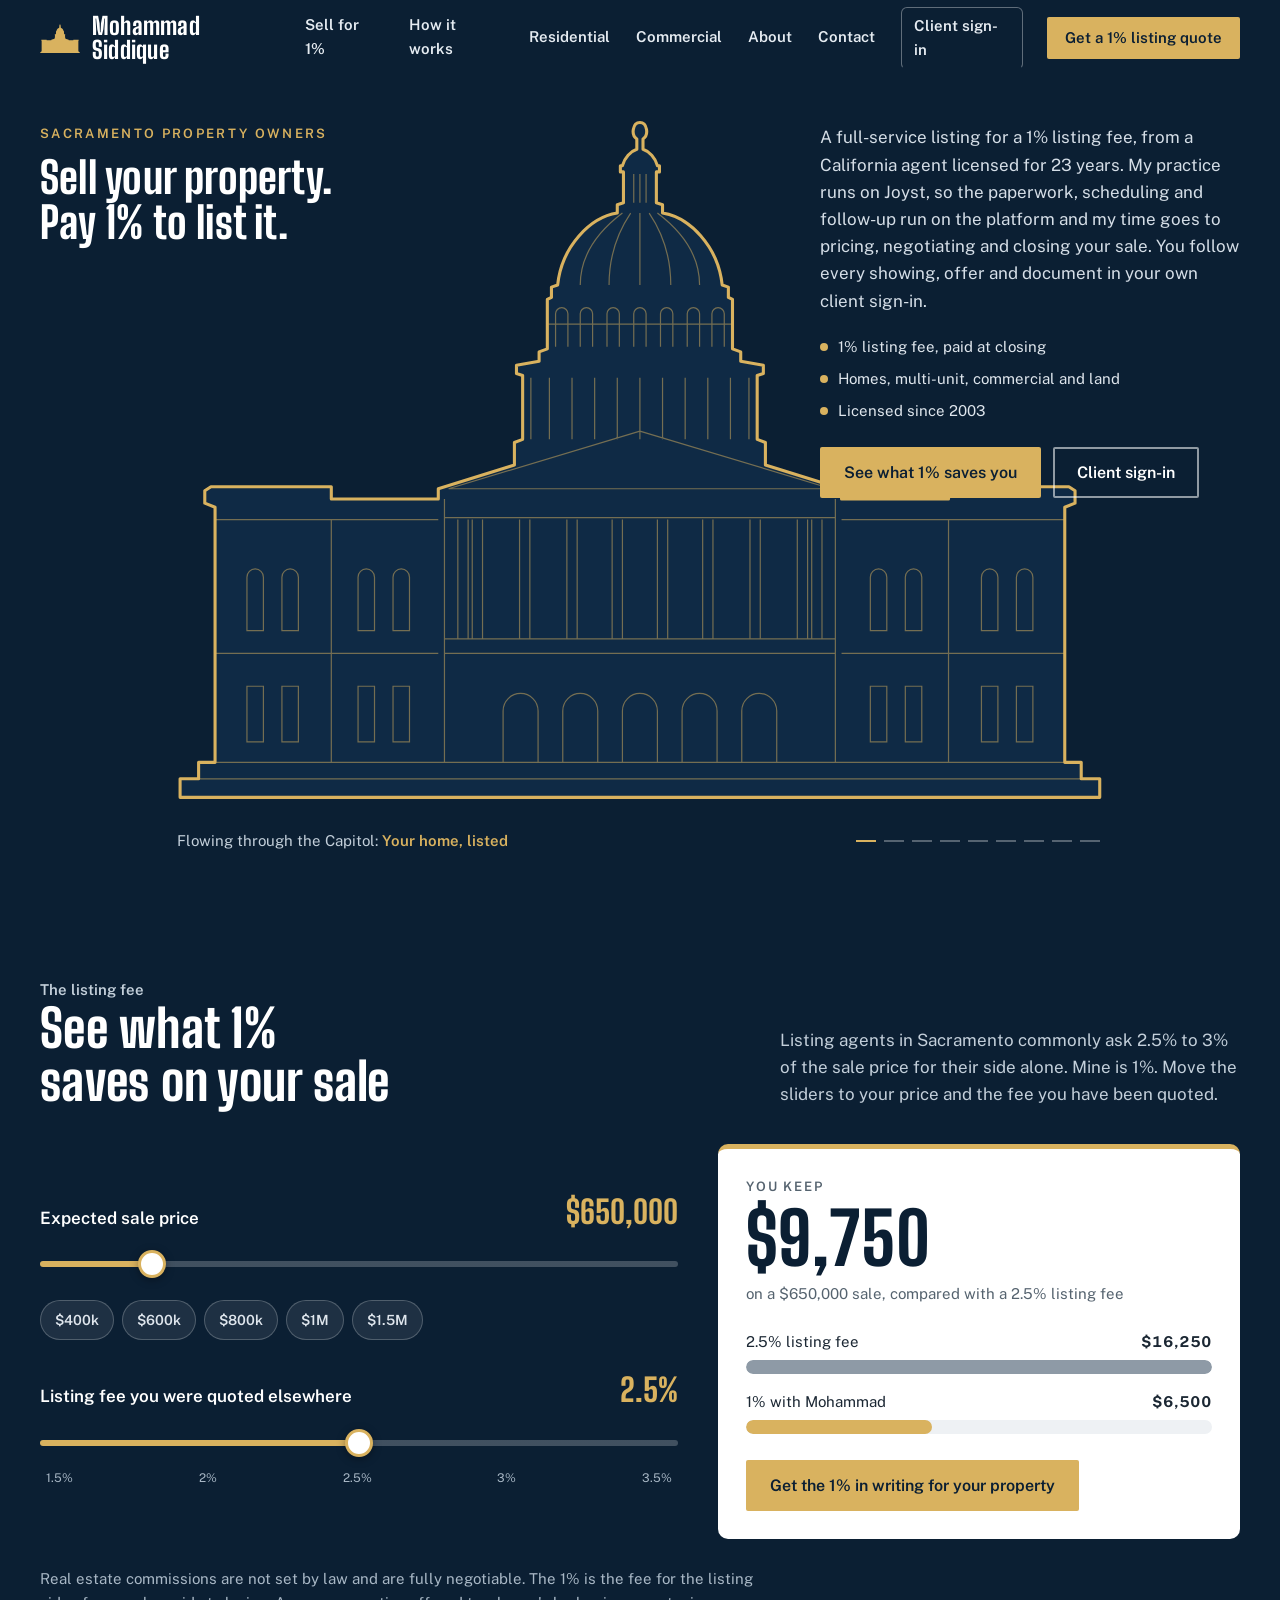
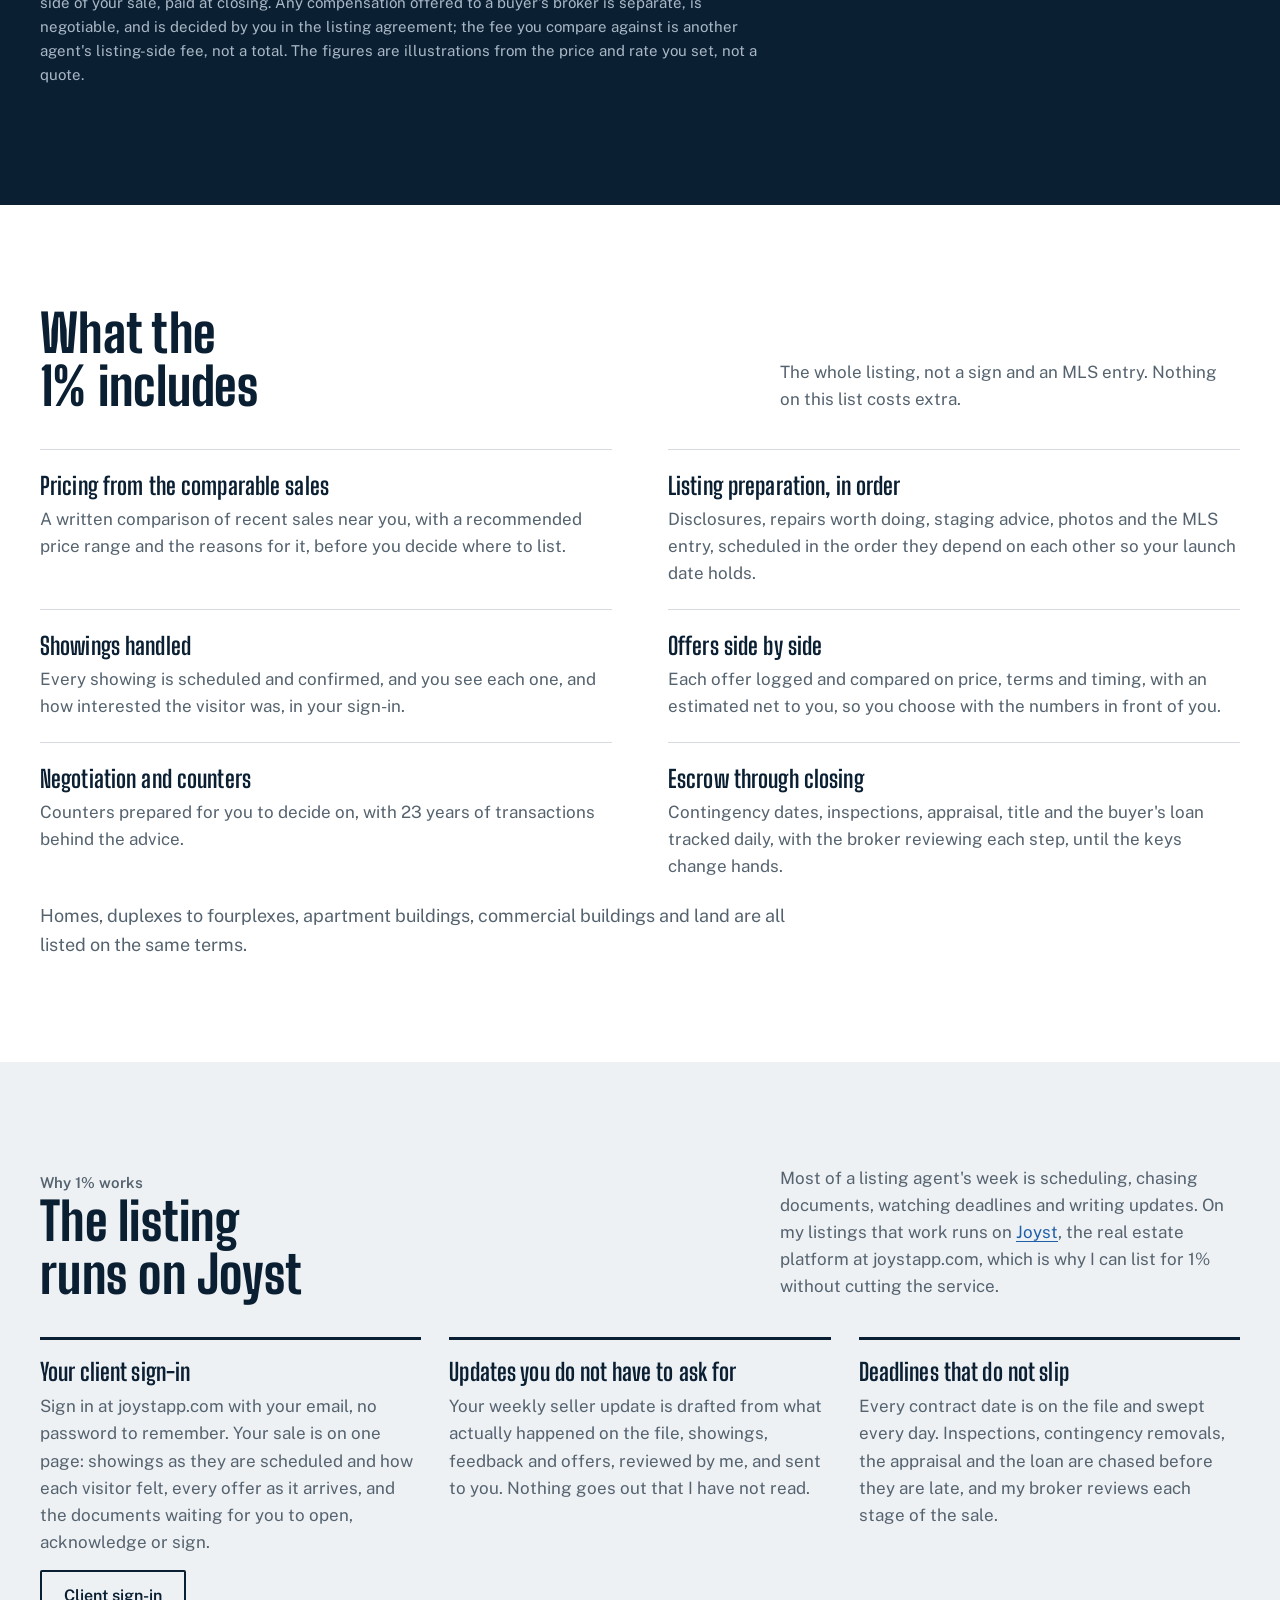
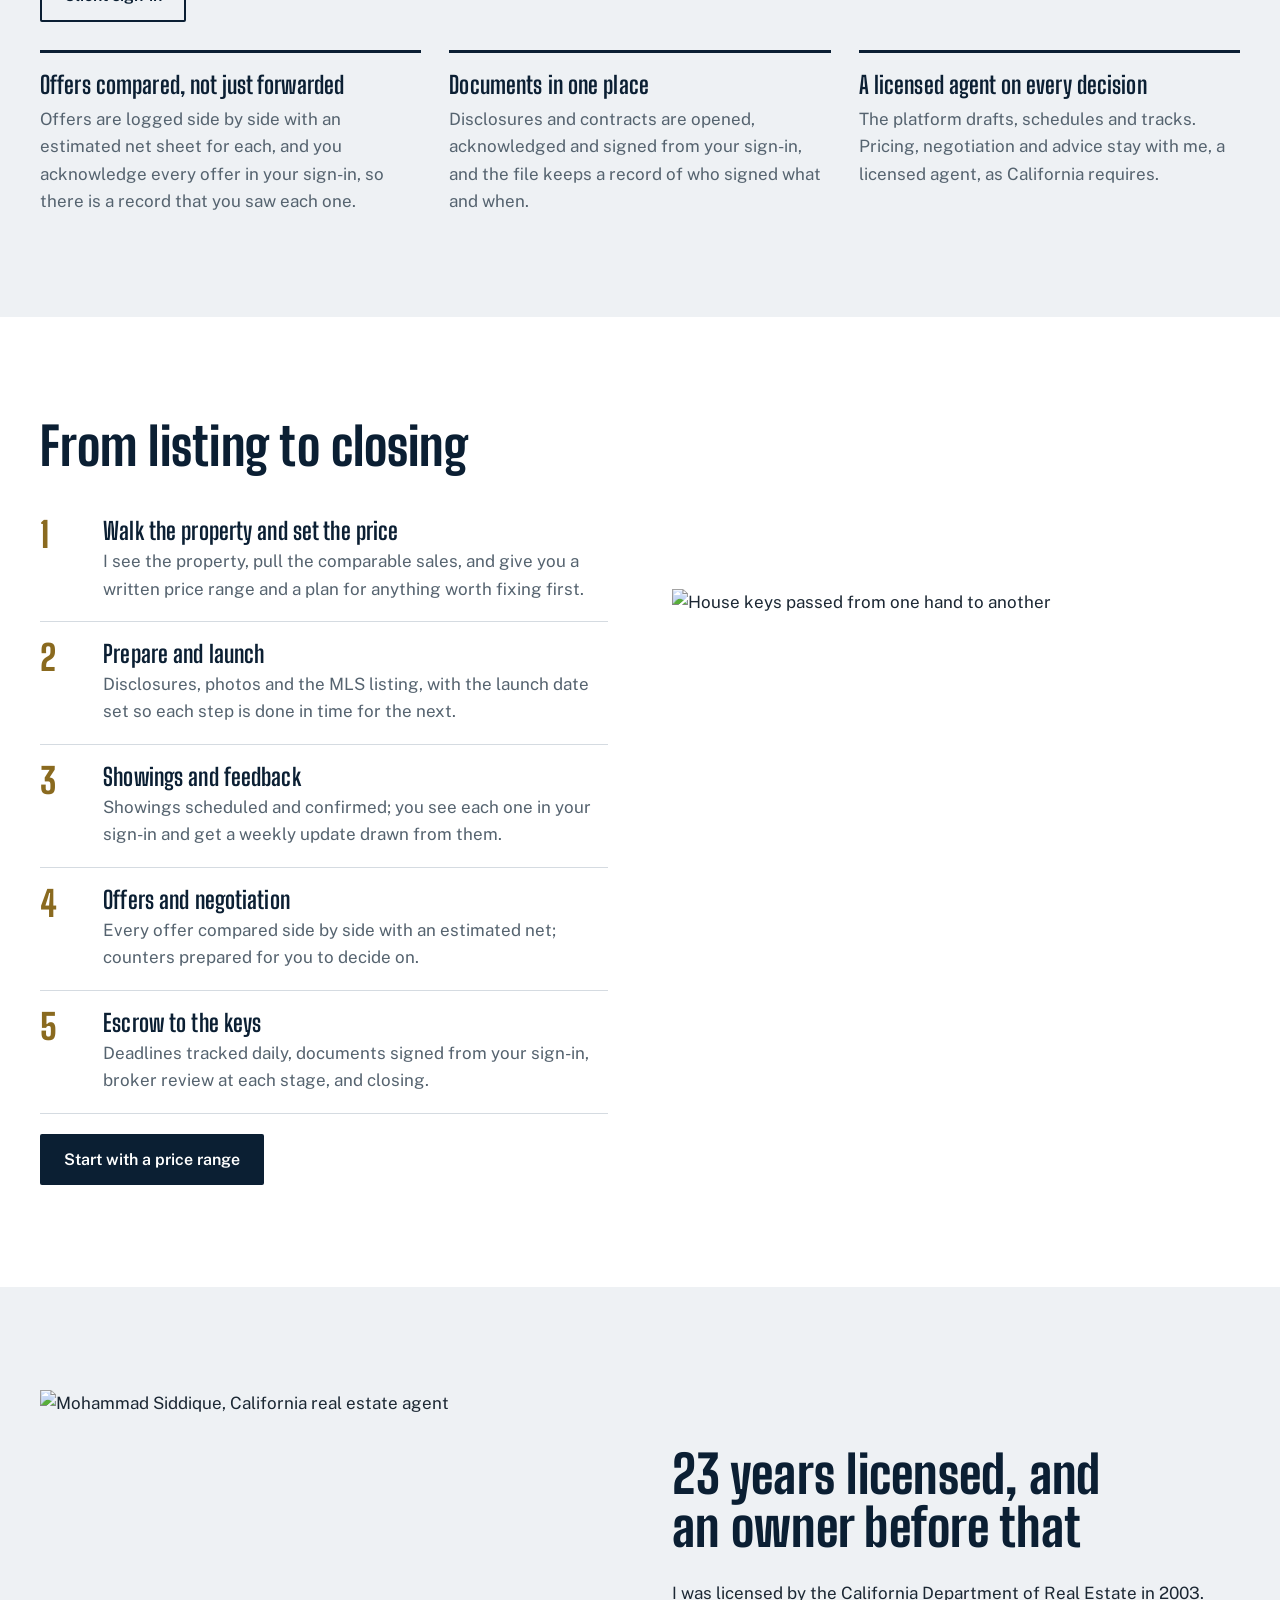
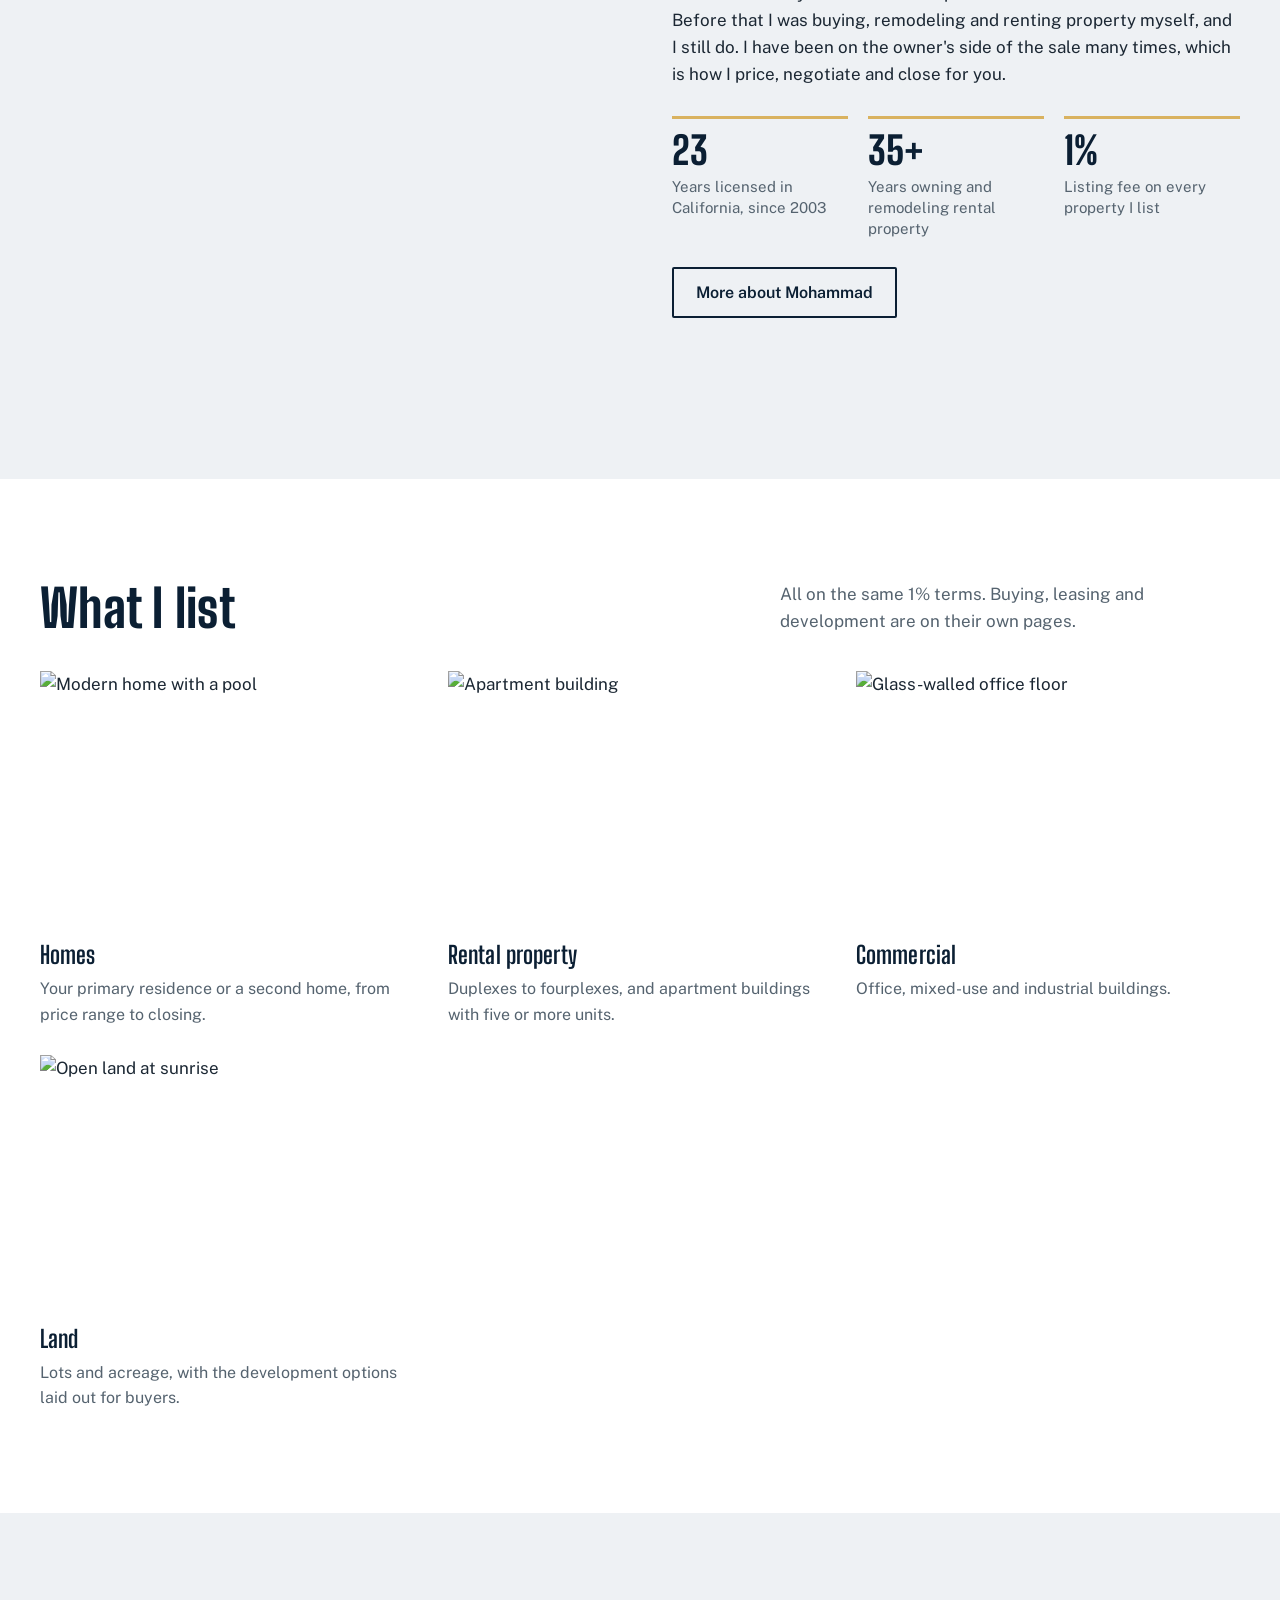
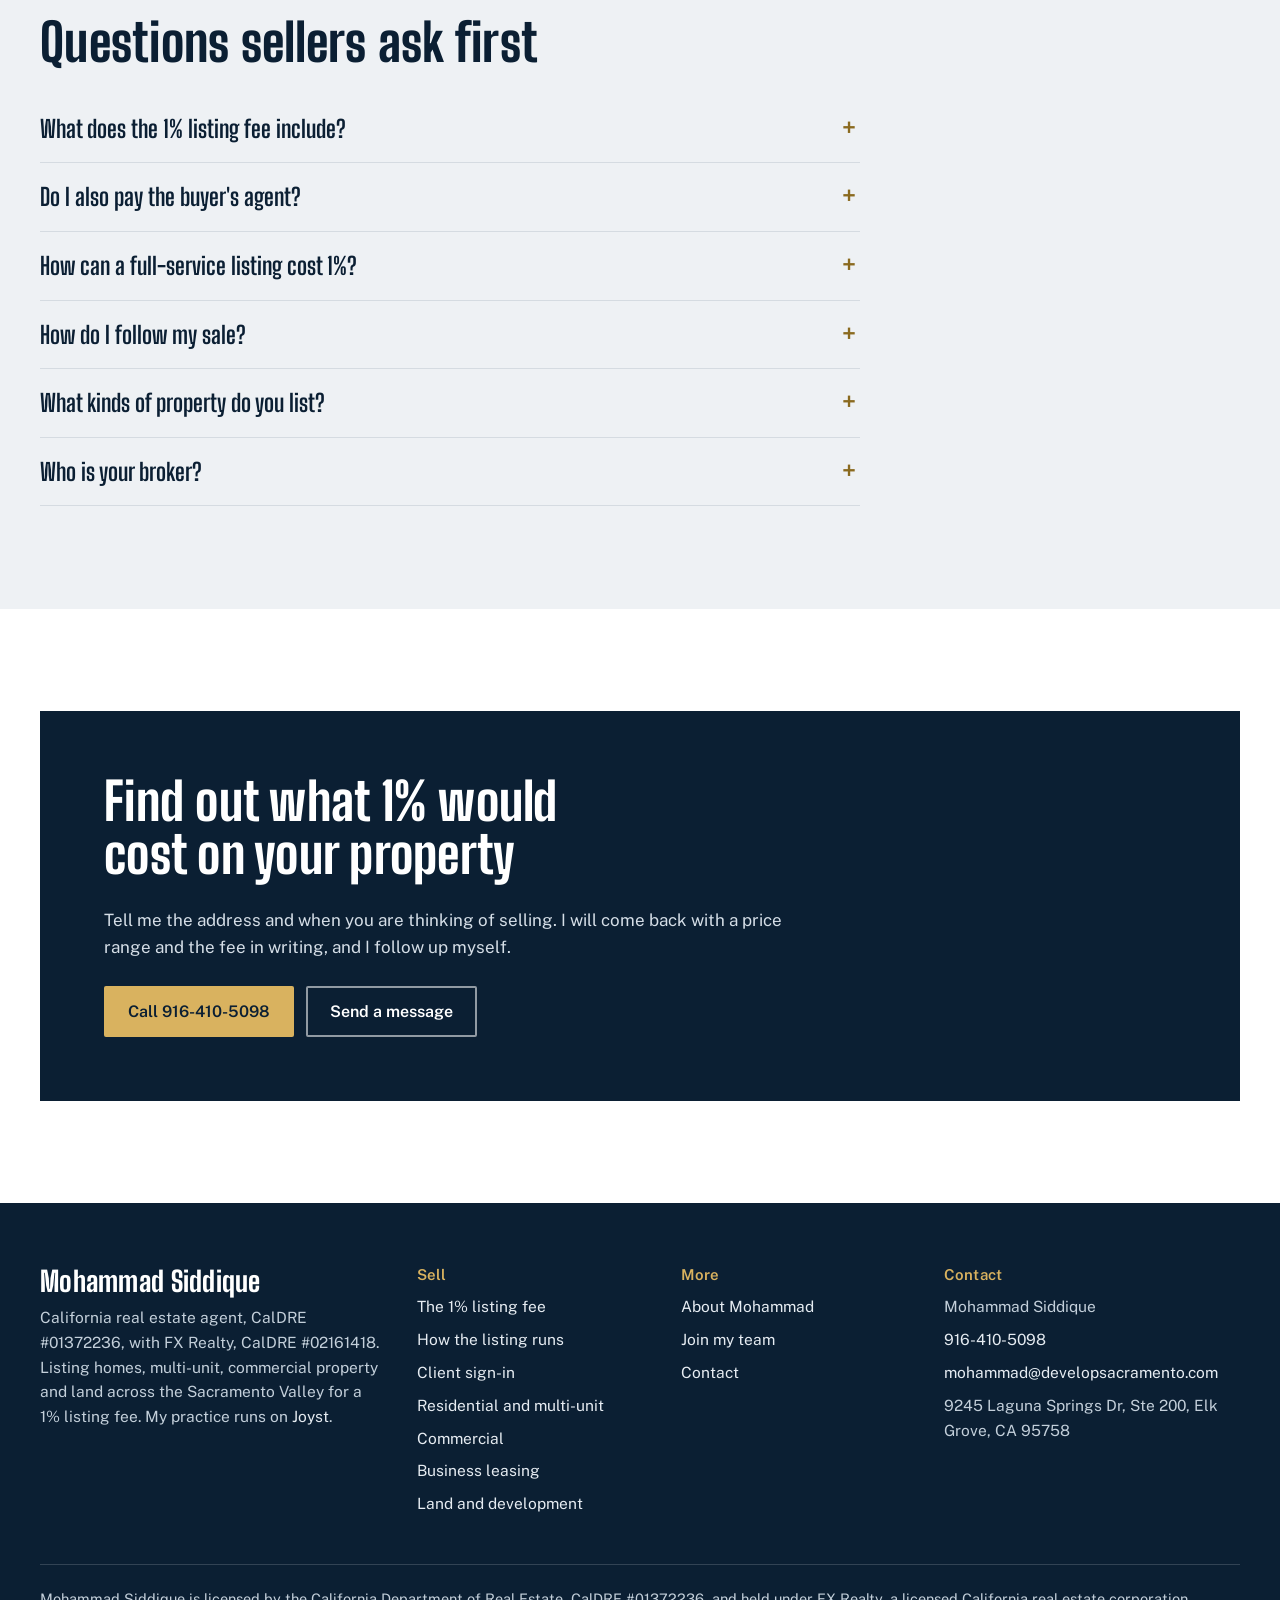
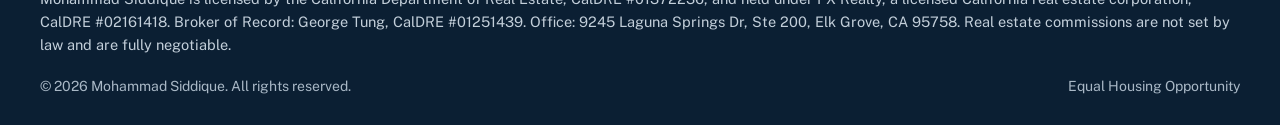
==== commit 755aad76: "Savings section: sliders for sale price and the quoted fee, not a table The fee comparison is now in" ====
--- a/index.html
+++ b/index.html
@@ -83,7 +83,7 @@
           <li>Licensed since 2003</li>
         </ul>
         <div class="btn-row">
-          <a href="#one-percent" class="btn btn-gold">See what 1% saves</a>
+          <a href="#one-percent" class="btn btn-gold">See what 1% saves you</a>
           <a href="https://joystapp.com/client/login" class="btn btn-outline-white">Client sign-in</a>
         </div>
       </div>
@@ -95,37 +95,55 @@
   <div class="container">
     <div class="section-head">
       <div><p class="eyebrow">The listing fee</p>
-      <h2>What 1% looks like next to 2.5% and 3%</h2></div>
-      <p>Listing agents in Sacramento commonly ask 2.5% to 3% of the sale price for their side alone. Mine is 1%. Here is the difference at a few sale prices, and a calculator for your own number.</p>
-    </div>
-    <div class="fee-compare">
-      <table class="fee-table">
-        <caption>Listing-side fee by sale price. Examples only; your fee is 1% of the actual sale price.</caption>
-        <thead>
-          <tr><th scope="col">Sale price</th><th scope="col" class="fee-other">3% listing fee</th><th scope="col" class="fee-other">2.5% listing fee</th><th scope="col" class="fee-mine">1% with Mohammad</th><th scope="col">You keep vs 2.5%</th><th scope="col">You keep vs 3%</th></tr>
-        </thead>
-        <tbody>
-          <tr><th scope="row">$400,000</th><td class="fee-other">$12,000</td><td class="fee-other">$10,000</td><td class="fee-mine">$4,000</td><td>$6,000</td><td>$8,000</td></tr>
-          <tr><th scope="row">$600,000</th><td class="fee-other">$18,000</td><td class="fee-other">$15,000</td><td class="fee-mine">$6,000</td><td>$9,000</td><td>$12,000</td></tr>
-          <tr><th scope="row">$800,000</th><td class="fee-other">$24,000</td><td class="fee-other">$20,000</td><td class="fee-mine">$8,000</td><td>$12,000</td><td>$16,000</td></tr>
-          <tr><th scope="row">$1,000,000</th><td class="fee-other">$30,000</td><td class="fee-other">$25,000</td><td class="fee-mine">$10,000</td><td>$15,000</td><td>$20,000</td></tr>
-          <tr><th scope="row">$1,500,000</th><td class="fee-other">$45,000</td><td class="fee-other">$37,500</td><td class="fee-mine">$15,000</td><td>$22,500</td><td>$30,000</td></tr>
-        </tbody>
-      </table>
-      <form class="fee-calc" id="fee-calc" aria-labelledby="fee-calc-title">
-        <h3 id="fee-calc-title">Your property</h3>
-        <label for="fee-price">Expected sale price</label>
-        <div class="fee-input"><span aria-hidden="true">$</span><input type="text" inputmode="numeric" id="fee-price" name="price" value="650,000" autocomplete="off"></div>
-        <dl class="fee-out">
-          <div><dt>1% listing fee</dt><dd id="fee-one">$6,500</dd></div>
-          <div><dt>2.5% listing fee</dt><dd id="fee-two">$16,250</dd></div>
-          <div><dt>3% listing fee</dt><dd id="fee-three">$19,500</dd></div>
-          <div class="fee-keep"><dt>You keep, compared with 2.5% to 3%</dt><dd id="fee-save">$9,750 to $13,000</dd></div>
-        </dl>
-        <a href="contact.html" class="btn btn-gold btn-block">Get a quote for your property</a>
-      </form>
-    </div>
-    <p class="fineprint">Real estate commissions are not set by law and are fully negotiable. The 1% is the fee for the listing side of your sale, paid at closing. Any compensation offered to a buyer's broker is separate, is negotiable, and is decided by you in the listing agreement; the 2.5% and 3% columns are the listing-side fees other agents commonly ask, not a total. The examples are illustrations, not quotes.</p>
+      <h2>See what 1% saves on your sale</h2></div>
+      <p>Listing agents in Sacramento commonly ask 2.5% to 3% of the sale price for their side alone. Mine is 1%. Move the sliders to your price and the fee you have been quoted.</p>
+    </div>
+
+    <div class="saver" id="saver">
+      <div class="saver-controls">
+        <div class="saver-field">
+          <div class="saver-label">
+            <label for="sv-price">Expected sale price</label>
+            <output for="sv-price" id="sv-price-out" class="saver-value">$650,000</output>
+          </div>
+          <input type="range" id="sv-price" min="200000" max="3000000" step="5000" value="650000" aria-valuetext="$650,000">
+          <div class="saver-presets" role="group" aria-label="Common sale prices">
+            <button type="button" data-price="400000">$400k</button>
+            <button type="button" data-price="600000">$600k</button>
+            <button type="button" data-price="800000">$800k</button>
+            <button type="button" data-price="1000000">$1M</button>
+            <button type="button" data-price="1500000">$1.5M</button>
+          </div>
+        </div>
+        <div class="saver-field">
+          <div class="saver-label">
+            <label for="sv-rate">Listing fee you were quoted elsewhere</label>
+            <output for="sv-rate" id="sv-rate-out" class="saver-value">2.5%</output>
+          </div>
+          <input type="range" id="sv-rate" min="1.5" max="3.5" step="0.25" value="2.5" aria-valuetext="2.5%">
+          <div class="saver-ticks" aria-hidden="true"><span>1.5%</span><span>2%</span><span>2.5%</span><span>3%</span><span>3.5%</span></div>
+        </div>
+      </div>
+
+      <div class="saver-result" aria-live="polite">
+        <p class="saver-keep-label">You keep</p>
+        <p class="saver-keep" id="sv-keep">$9,750</p>
+        <p class="saver-keep-sub" id="sv-keep-sub">on a $650,000 sale, compared with a 2.5% listing fee</p>
+        <div class="saver-bars">
+          <div class="saver-bar">
+            <div class="saver-bar-head"><span id="sv-other-label">2.5% listing fee</span><strong id="sv-other">$16,250</strong></div>
+            <div class="saver-track"><div class="saver-fill saver-fill-other" id="sv-other-fill" style="width:100%"></div></div>
+          </div>
+          <div class="saver-bar">
+            <div class="saver-bar-head"><span>1% with Mohammad</span><strong id="sv-one">$6,500</strong></div>
+            <div class="saver-track"><div class="saver-fill saver-fill-one" id="sv-one-fill" style="width:40%"></div></div>
+          </div>
+        </div>
+        <a href="contact.html" class="btn btn-gold">Get the 1% in writing for your property</a>
+      </div>
+    </div>
+
+    <p class="fineprint">Real estate commissions are not set by law and are fully negotiable. The 1% is the fee for the listing side of your sale, paid at closing. Any compensation offered to a buyer's broker is separate, is negotiable, and is decided by you in the listing agreement; the fee you compare against is another agent's listing-side fee, not a total. The figures are illustrations from the price and rate you set, not a quote.</p>
   </div>
 </section>
 
--- a/css/style.css
+++ b/css/style.css
@@ -293,33 +293,42 @@
 .hero-points li { padding-left: 18px; position: relative; }
 .hero-points li::before { content: ""; position: absolute; left: 0; top: .55em; width: 8px; height: 8px; border-radius: 50%; background: var(--gold); }
 .nav-portal { border: 1px solid rgba(255,255,255,.35); border-radius: 6px; padding: 6px 12px !important; }
-.fee-compare { display: grid; grid-template-columns: minmax(0, 1.6fr) minmax(280px, 1fr); gap: 32px; align-items: start; }
-.fee-table { width: 100%; border-collapse: collapse; font-variant-numeric: tabular-nums; }
-.fee-table caption { caption-side: bottom; text-align: left; font-size: .875rem; color: #a9b8c6; padding-top: 12px; }
-.fee-table th, .fee-table td { padding: 14px 12px; text-align: right; border-bottom: 1px solid rgba(255,255,255,.18); }
-.fee-table thead th { font-size: .8125rem; font-weight: 600; letter-spacing: .06em; text-transform: uppercase; color: #c3cfda; vertical-align: bottom; }
-.fee-table tbody th { text-align: left; font-family: var(--display); font-weight: 800; font-size: 1.5rem; color: #fff; }
-.fee-table .fee-mine { color: var(--gold); font-weight: 600; background: rgba(217,178,95,.08); }
-.fee-table thead .fee-mine { color: var(--gold); }
-.fee-calc { background: #fff; color: var(--text); border-radius: 8px; padding: 24px; border-top: 4px solid var(--gold); }
-.fee-calc h3 { margin: 0 0 14px; color: var(--ink); }
-.section-dark .fee-calc .btn-gold { color: var(--ink); }
-.section-dark .fee-calc .btn-gold:hover { background: var(--ink); color: #fff; }
-.section-head > div > .eyebrow { margin-bottom: 6px; }
-.section-head > div > h2 { max-width: 16ch; }
-.fee-calc label { display: block; font-size: .875rem; font-weight: 600; color: var(--muted); margin-bottom: 6px; }
-.fee-input { display: flex; align-items: center; border: 1px solid var(--rule); border-radius: 6px; padding: 0 12px; background: var(--stone); }
-.fee-input span { color: var(--muted); font-weight: 600; }
-.fee-input input { flex: 1; min-width: 0; border: 0; background: transparent; padding: 12px 8px; font: inherit; font-size: 1.25rem; font-weight: 600; color: var(--ink); font-variant-numeric: tabular-nums; }
-.fee-input input:focus { outline: 0; }
-.fee-input:focus-within { border-color: var(--sky); box-shadow: 0 0 0 3px rgba(31,95,168,.2); }
-.fee-out { margin: 18px 0 20px; padding: 0; }
-.fee-out div { display: flex; justify-content: space-between; align-items: baseline; gap: 12px; padding: 10px 0; border-bottom: 1px solid var(--rule); }
-.fee-out dt { font-size: .9375rem; color: var(--muted); }
-.fee-out dd { margin: 0; font-weight: 600; font-variant-numeric: tabular-nums; }
-.fee-out .fee-keep { border-bottom: 0; padding-top: 14px; }
-.fee-out .fee-keep dt { color: var(--ink); font-weight: 600; }
-.fee-out .fee-keep dd { font-family: var(--display); font-weight: 800; font-size: 1.6rem; color: var(--gold-deep); }
+.saver { display: grid; grid-template-columns: minmax(0, 1.1fr) minmax(300px, .9fr); gap: 40px; align-items: stretch; }
+.saver-controls { display: flex; flex-direction: column; gap: 34px; justify-content: center; }
+.saver-label { display: flex; justify-content: space-between; align-items: baseline; gap: 16px; margin-bottom: 10px; }
+.saver-label label { font-weight: 600; color: #fff; }
+.saver-value { font-family: var(--display); font-weight: 800; font-size: 2rem; line-height: 1; color: var(--gold); font-variant-numeric: tabular-nums; }
+.saver input[type="range"] { -webkit-appearance: none; appearance: none; width: 100%; height: 44px; margin: 0; background: transparent; cursor: pointer; }
+.saver input[type="range"]::-webkit-slider-runnable-track { height: 6px; border-radius: 3px; background: linear-gradient(90deg, var(--gold) 0 var(--pct, 50%), rgba(255,255,255,.22) var(--pct, 50%) 100%); }
+.saver input[type="range"]::-moz-range-track { height: 6px; border-radius: 3px; background: rgba(255,255,255,.22); }
+.saver input[type="range"]::-moz-range-progress { height: 6px; border-radius: 3px; background: var(--gold); }
+.saver input[type="range"]::-webkit-slider-thumb { -webkit-appearance: none; width: 28px; height: 28px; margin-top: -11px; border-radius: 50%; background: #fff; border: 3px solid var(--gold); box-shadow: 0 2px 8px rgba(0,0,0,.35); }
+.saver input[type="range"]::-moz-range-thumb { width: 22px; height: 22px; border-radius: 50%; background: #fff; border: 3px solid var(--gold); box-shadow: 0 2px 8px rgba(0,0,0,.35); }
+.saver input[type="range"]:focus-visible { outline: 2px solid #fff; outline-offset: 2px; border-radius: 6px; }
+.saver-presets { display: flex; flex-wrap: wrap; gap: 8px; margin-top: 6px; }
+.saver-presets button { font: inherit; font-size: .875rem; font-weight: 600; color: #dfe6ed; background: rgba(255,255,255,.08); border: 1px solid rgba(255,255,255,.22); border-radius: 999px; padding: 8px 14px; min-height: 40px; cursor: pointer; }
+.saver-presets button:hover { background: rgba(255,255,255,.16); color: #fff; }
+.saver-presets button[aria-pressed="true"] { background: var(--gold); border-color: var(--gold); color: var(--ink); }
+.saver-ticks { display: flex; justify-content: space-between; font-size: .75rem; color: #a9b8c6; padding: 0 6px; margin-top: -4px; }
+.saver-result { background: #fff; color: var(--text); border-radius: 10px; padding: 28px; border-top: 5px solid var(--gold); display: flex; flex-direction: column; }
+.saver-keep-label { margin: 0; font-size: .8125rem; font-weight: 600; letter-spacing: .14em; text-transform: uppercase; color: var(--muted); }
+.saver-keep { margin: 4px 0 0; font-family: var(--display); font-weight: 800; font-size: clamp(3rem, 6vw, 4.5rem); line-height: 1; color: var(--ink); font-variant-numeric: tabular-nums; }
+.saver-keep-sub { margin: 8px 0 24px; color: var(--muted); font-size: .9375rem; }
+.saver-bars { display: flex; flex-direction: column; gap: 16px; margin-bottom: 26px; }
+.saver-bar-head { display: flex; justify-content: space-between; align-items: baseline; font-size: .9375rem; margin-bottom: 6px; }
+.saver-bar-head strong { font-variant-numeric: tabular-nums; }
+.saver-track { height: 14px; border-radius: 7px; background: var(--stone); overflow: hidden; }
+.saver-fill { height: 100%; border-radius: 7px; transition: width .35s cubic-bezier(.2,.8,.2,1); }
+.saver-fill-other { background: #8e9aa6; }
+.saver-fill-one { background: var(--gold); }
+.saver-result .btn { align-self: flex-start; margin-top: auto; }
+.section-dark .saver-result .btn-gold { color: var(--ink); }
+.section-dark .saver-result .btn-gold:hover { background: var(--ink); color: #fff; }
+@media (max-width: 900px) {
+  .saver { grid-template-columns: 1fr; gap: 28px; }
+  .saver-result { padding: 22px; }
+  .saver-result .btn { align-self: stretch; text-align: center; }
+}
 .reasons-light li { border-top-color: var(--rule); }
 .reasons-light h3 { color: var(--ink); }
 .reasons-light p { color: var(--muted); }
